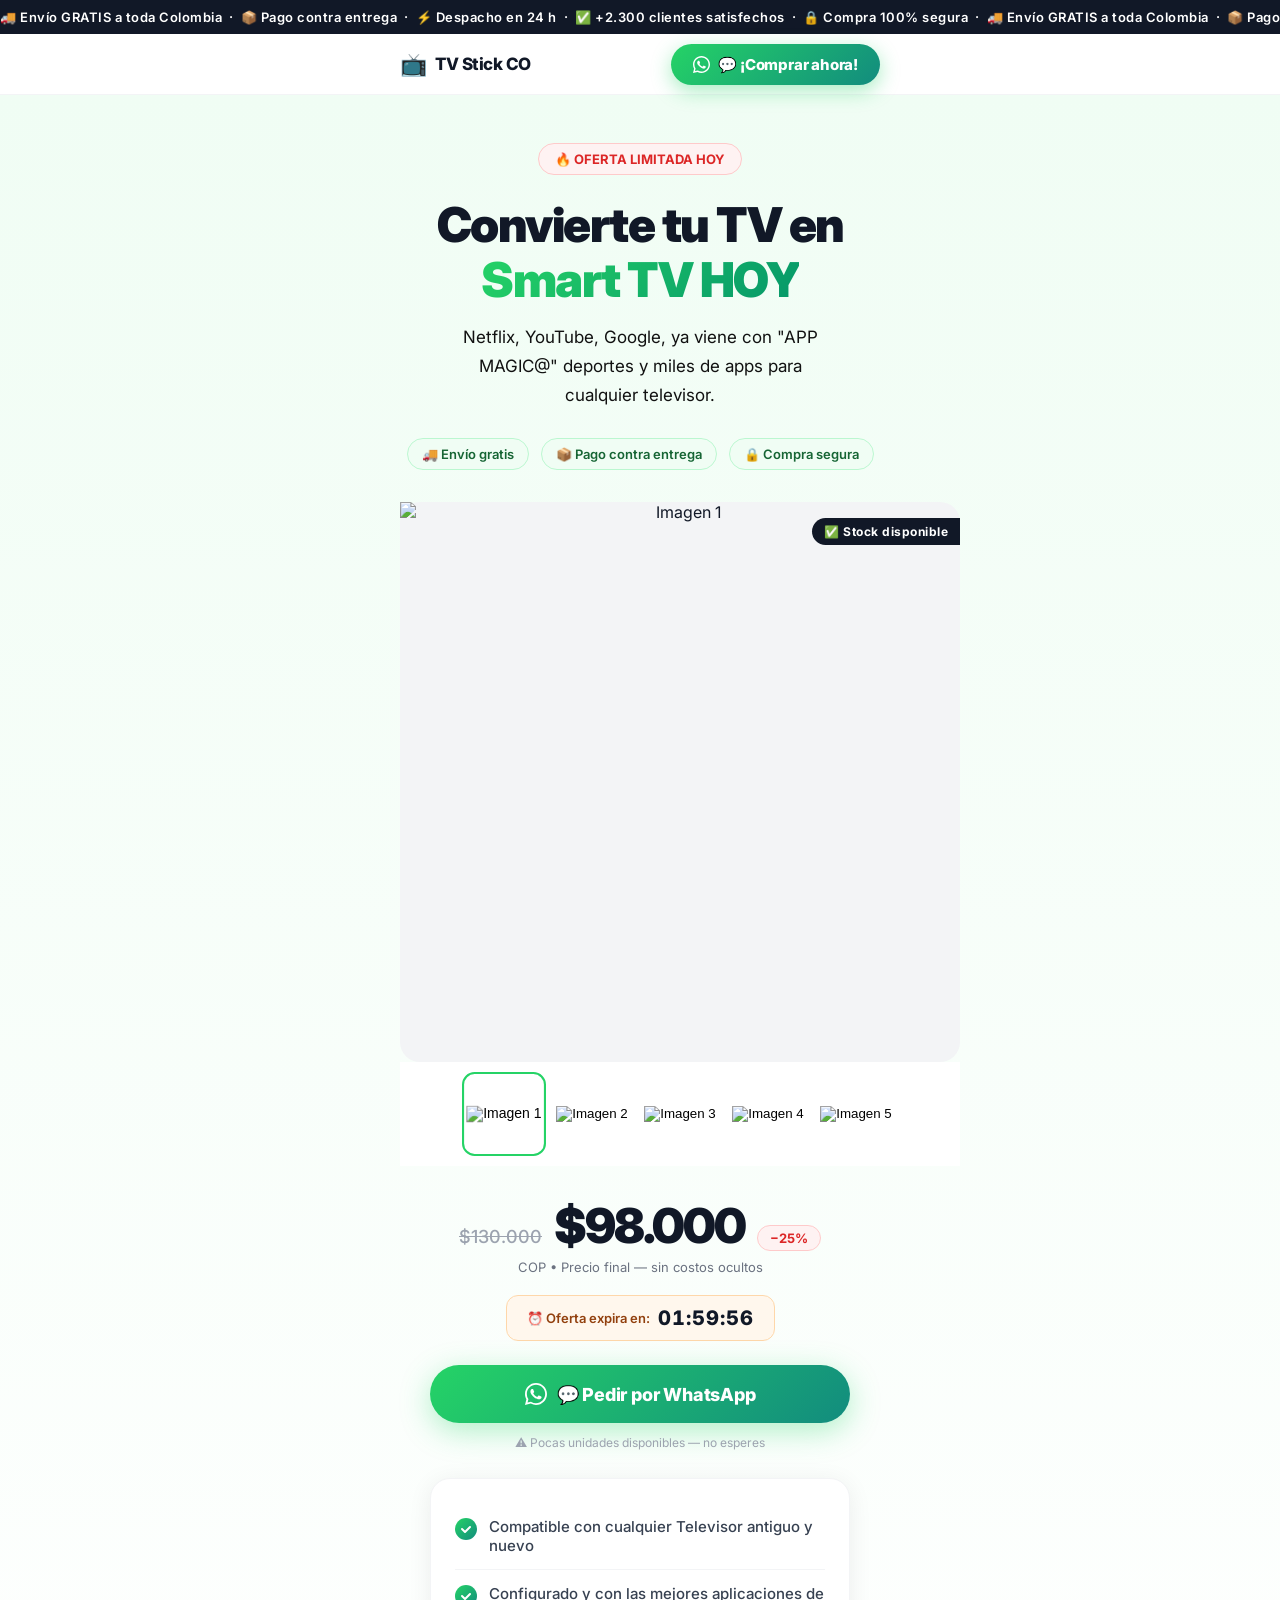
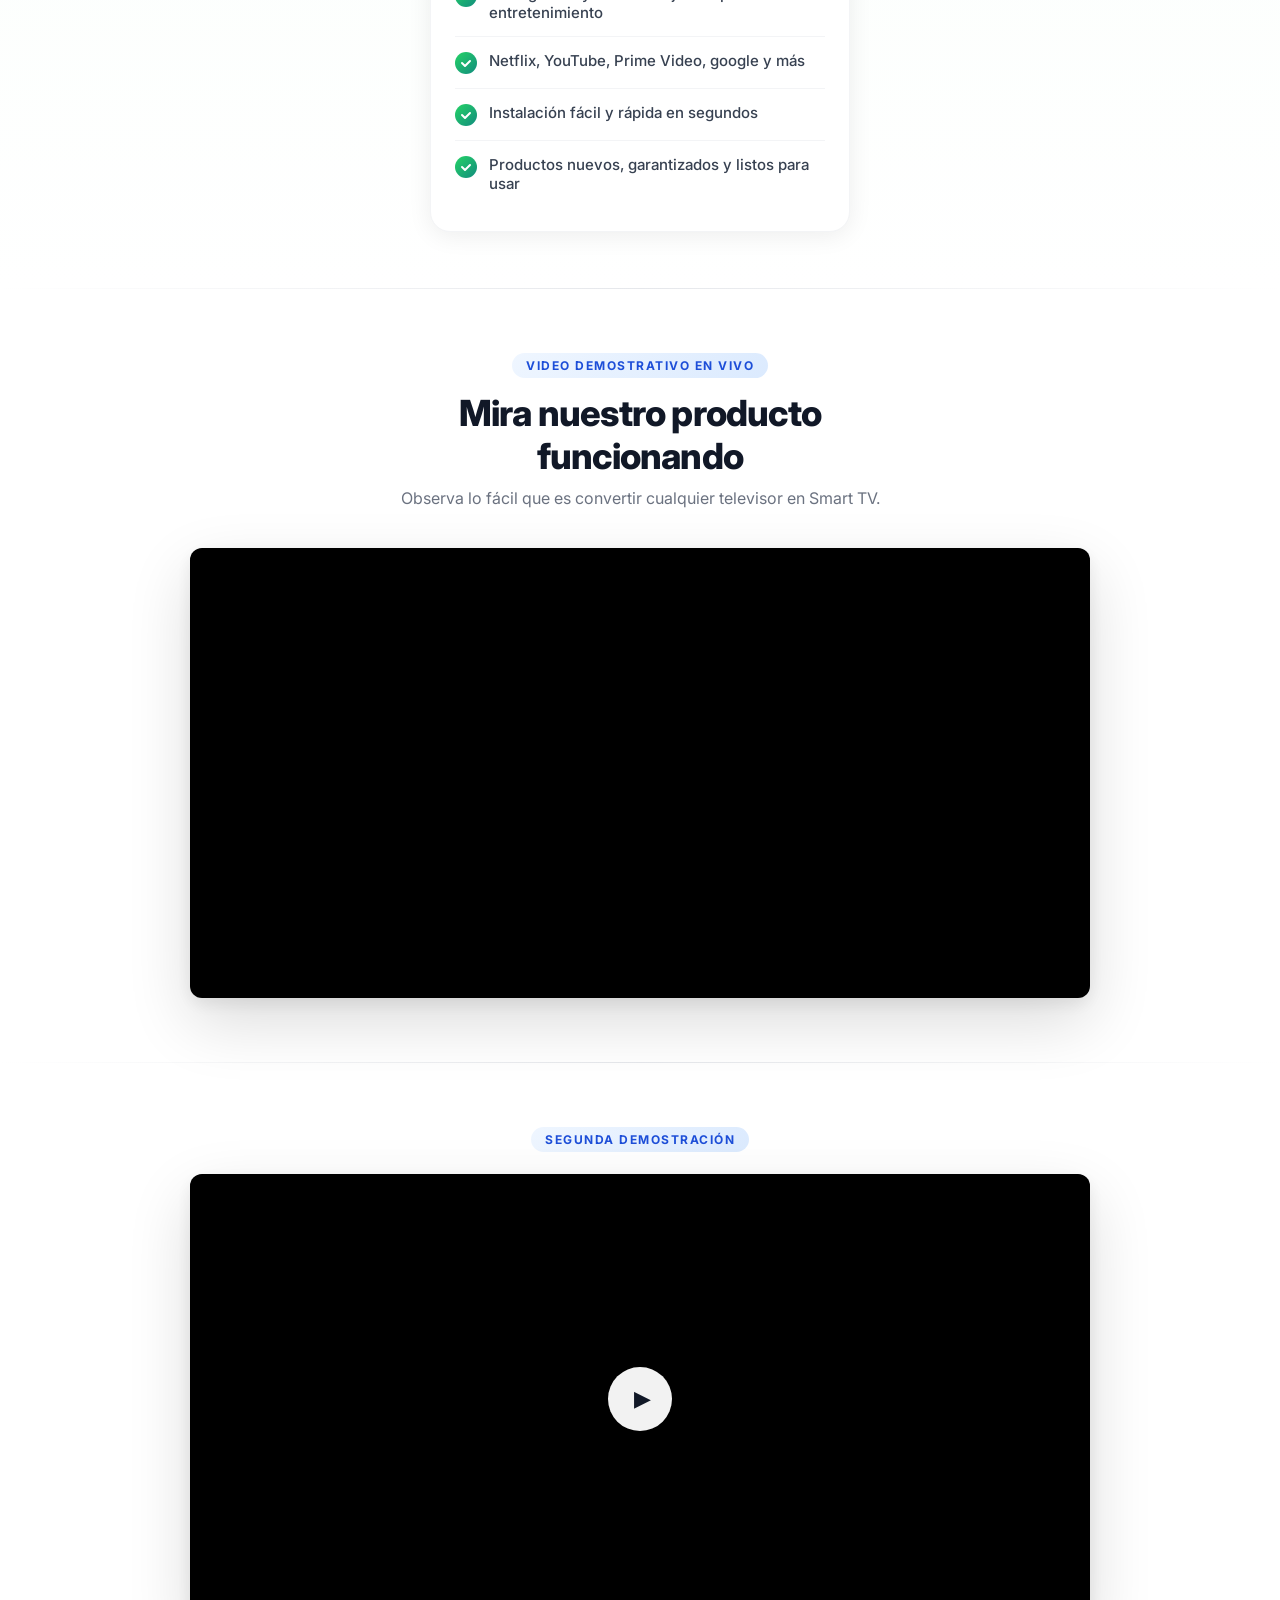
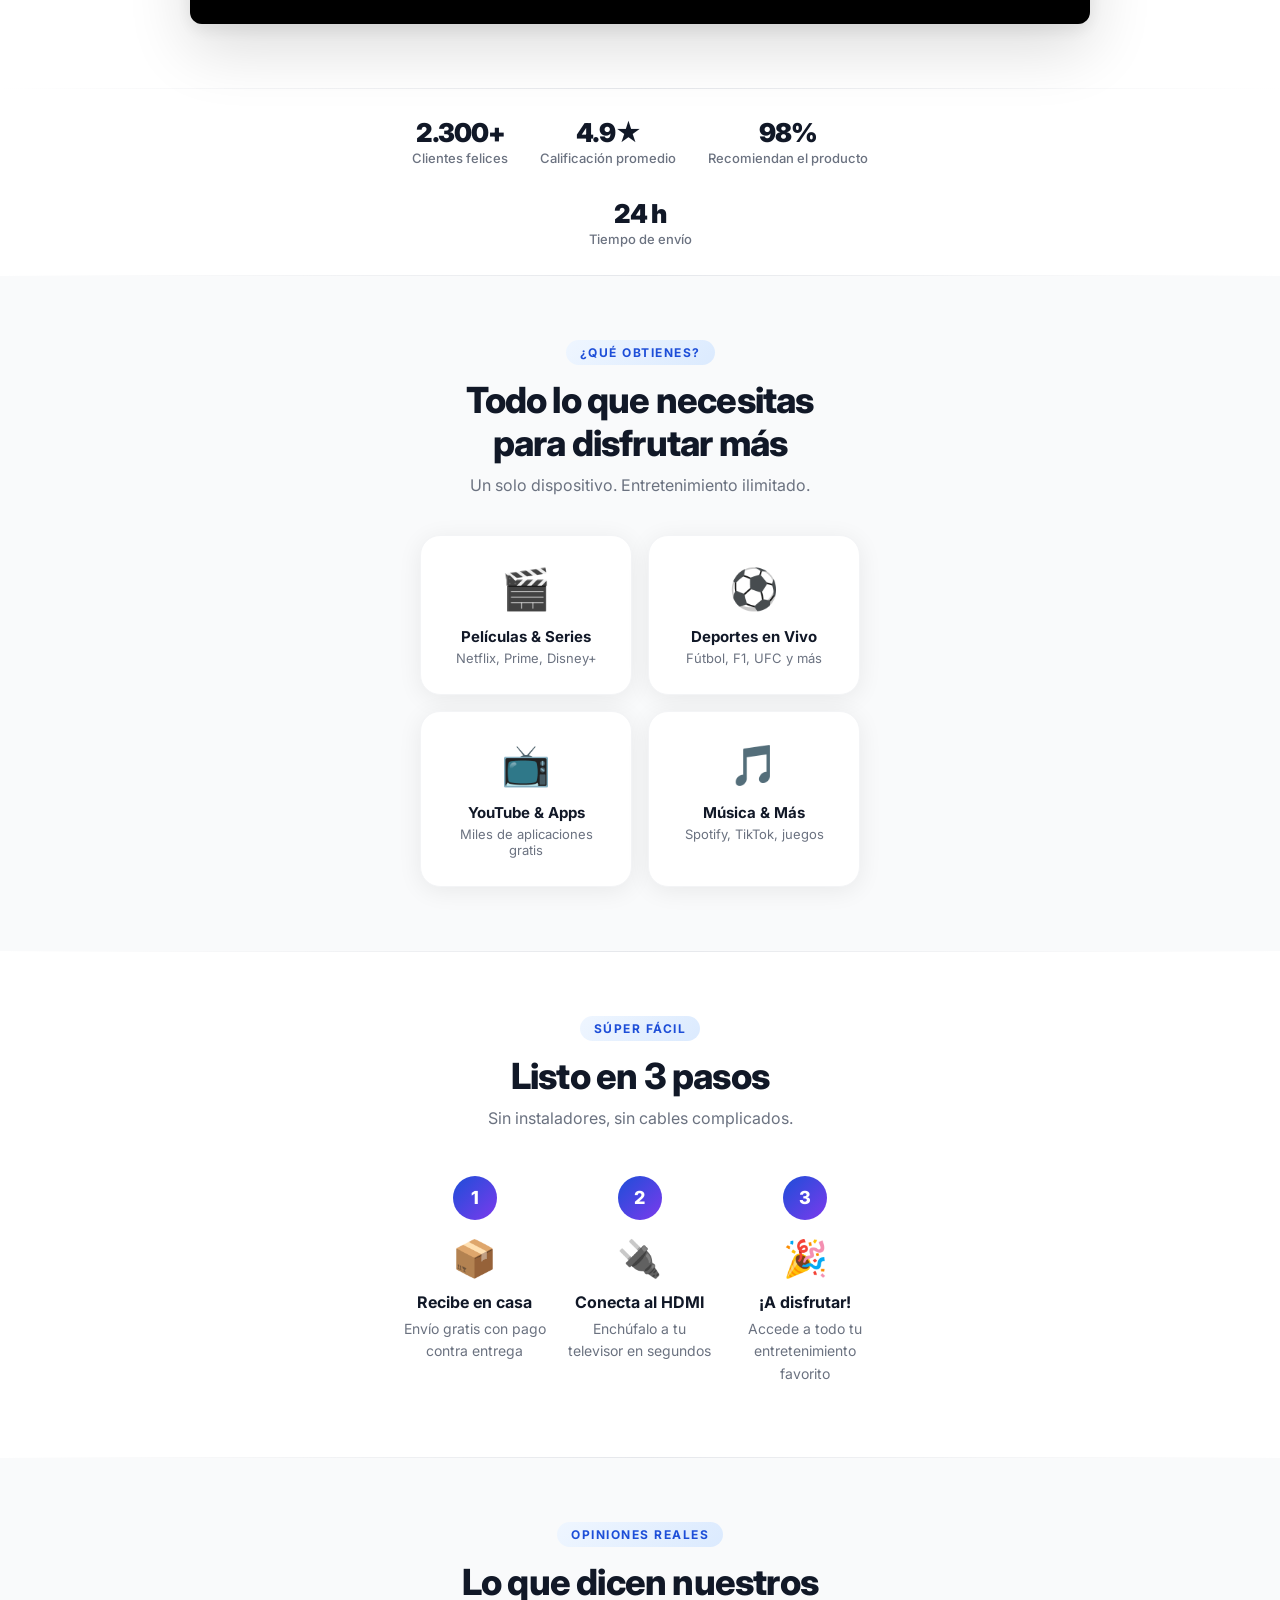
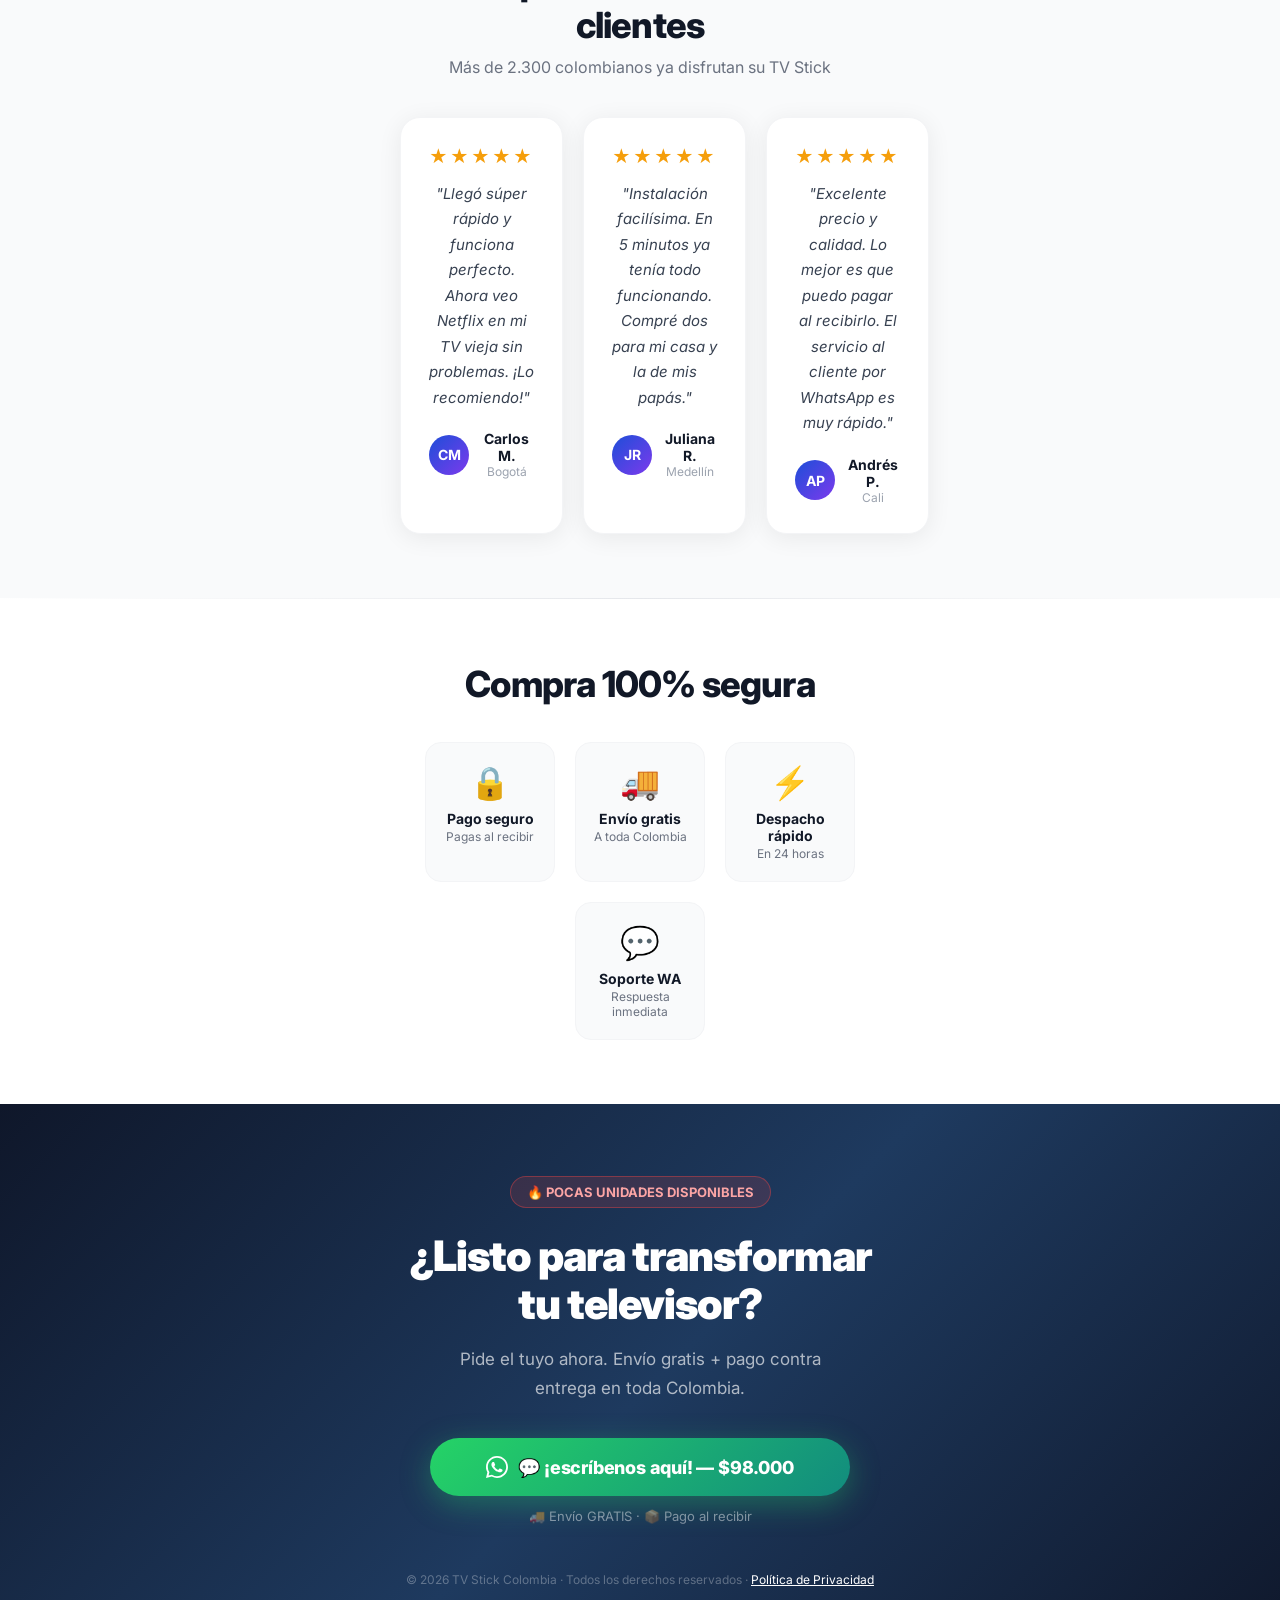
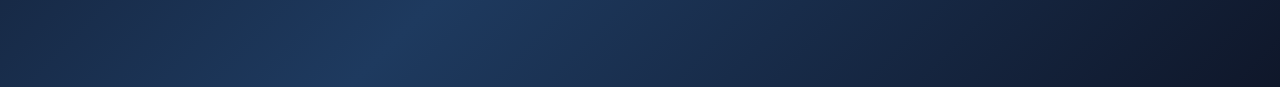
==== index.html @ 537ad576 "Update index.html" ====
<!DOCTYPE html>
<html lang="es">
<head>
  <meta charset="UTF-8" />
  <meta name="viewport" content="width=device-width, initial-scale=1.0" />
  <meta name="description" content="Convierte tu TV en Smart TV HOY con el TV Stick Colombia. Netflix, YouTube, Google y miles de apps. Envío gratis, pago contra entrega." />
  <meta name="theme-color" content="#25D366" />
  <link rel="icon" href="data:image/svg+xml,<svg xmlns='http://www.w3.org/2000/svg' viewBox='0 0 100 100'><text y='.9em' font-size='90'>📺</text></svg>" />
  <title>TV Stick Colombia — Convierte tu TV en Smart TV HOY</title>
  <link rel="canonical" href="https://0-7sb.pages.dev/" />

  <!-- Open Graph para Meta Ads -->
  <meta property="og:title" content="TV Stick Colombia — Convierte tu TV en Smart TV HOY" />
  <meta property="og:description" content="Netflix, YouTube, Google y miles de apps. Envío gratis + pago contra entrega." />
  <meta property="og:type" content="website" />
  <meta property="og:locale" content="es_CO" />
  <meta property="og:url" content="https://0-7sb.pages.dev/" />
  <meta property="fb:page_id" content="61589174910562" />
  <meta property="og:image" content="https://landing-video-y-fotos.pages.dev/file_00000000993c720e95c0c3db9b181dbf_syjefz.webp" />
  <meta property="og:image:width" content="1200" />
  <meta property="og:image:height" content="630" />
  
  <!-- Schema Markup — Producto -->
  <script type="application/ld+json">
  {
    "@context": "https://schema.org",
    "@type": "Product",
    "name": "TV Stick Colombia",
    "description": "Convierte tu TV en Smart TV. Netflix, YouTube, Google y miles de apps. Envío gratis a toda Colombia, pago contra entrega.",
    "image": "https://landing-video-y-fotos.pages.dev/file_00000000993c720e95c0c3db9b181dbf_syjefz.webp",
    "brand": { "@type": "Brand", "name": "TV Stick CO" },
    "offers": {
      "@type": "Offer",
      "price": "98000",
      "priceCurrency": "COP",
      "availability": "https://schema.org/InStock",
      "priceValidUntil": "2026-12-31"
    },
    "aggregateRating": {
      "@type": "AggregateRating",
      "ratingValue": "4.9",
      "reviewCount": "2300"
    }
  }
  </script>


  <!-- Fonts -->
  <link rel="preconnect" href="https://fonts.googleapis.com" />
  <link rel="preconnect" href="https://fonts.gstatic.com" crossorigin />
  <link href="https://fonts.googleapis.com/css2?family=Inter:wght@400;500;600;700;800;900&display=swap" rel="stylesheet" />
  

  <link rel="stylesheet" href="style.css" />

    <!-- Estilos críticos: video, imagen y animación -->
  <style>
    /* ===== VIDEOS ===== */
    .responsive-video-wrap {
      position: relative;
      width: 100%;
      background: #000;
      overflow: hidden;
      line-height: 0;
    }
    .landing-video {
      display: block;
      width: 100%;
      height: auto;
      max-width: 100%;
      pointer-events: none;
      user-select: none;
      -webkit-touch-callout: none;
      -webkit-user-drag: none;
    }
    @media (max-width: 768px) {
      .responsive-video-wrap {
        width: 100vw;
        max-width: 100vw;
        position: relative;
        left: 50%;
        right: 50%;
        margin-left: -50vw;
        margin-right: -50vw;
        border-radius: 0;
      }
    }
    @media (min-width: 769px) {
      .responsive-video-wrap {
        max-width: 900px;
        margin: 0 auto;
        border-radius: 12px;
      }
    }

    /* ===== IMAGEN PRINCIPAL ===== */
    .gallery-main {
      height: auto !important;
      max-height: none !important;
      overflow: visible !important;
    }
    #mainImg {
      width: 100%;
      height: auto !important;
      object-fit: contain !important;
      max-height: none !important;
      display: block;
    }

               /* ===== BOTÓN ANIMADO — MÁS AGRESIVO SOLO EN "COMPRAR" ===== */
    @keyframes wa-bounce {
      0%, 100% { transform: scale(1) translateY(0); box-shadow: 0 4px 12px rgba(37, 211, 102, 0.35); }
      30% { transform: scale(1.08) translateY(-10px); box-shadow: 0 18px 45px rgba(37, 211, 102, 0.75); }
      50% { transform: scale(0.96) translateY(3px); box-shadow: 0 2px 6px rgba(37, 211, 102, 0.25); }
      70% { transform: scale(1.05) translateY(-5px); box-shadow: 0 12px 30px rgba(37, 211, 102, 0.6); }
    }
    .btn-wa-sm {
      animation: wa-bounce 3s infinite ease-in-out;
      transform-origin: center;
      will-change: transform;
    }
  </style>
</head>
<body>


  <!-- TICKER BAR -->
  <div class="ticker-wrap">
    <span class="ticker-content">
      🚚 Envío GRATIS a toda Colombia &nbsp;·&nbsp; 📦 Pago contra entrega &nbsp;·&nbsp; ⚡ Despacho en 24 h &nbsp;·&nbsp; ✅ +2.300 clientes satisfechos &nbsp;·&nbsp; 🔒 Compra 100% segura &nbsp;·&nbsp; 🚚 Envío GRATIS a toda Colombia &nbsp;·&nbsp; 📦 Pago contra entrega &nbsp;·&nbsp; ⚡ Despacho en 24 h &nbsp;·&nbsp; ✅ +2.300 clientes satisfechos &nbsp;·&nbsp; 🔒 Compra 100% segura
    </span>
  </div>

  <!-- NAV -->
  <nav id="navbar">
    <div class="container nav-inner">
      <div class="logo">
        <span>📺</span>
        <span class="logo-text">TV Stick CO</span>
      </div>
      <a href="https://wa.me/573125057113?text=Hola%20quiero%20comprar%20el%20TV%20Stick"
         target="_blank" rel="noopener noreferrer"
         class="btn-nav wa-btn" onclick="trackWA(event)">
        <svg class="wa-icon" viewBox="0 0 32 32" fill="currentColor" xmlns="http://www.w3.org/2000/svg"><path d="M16 0C7.163 0 0 7.163 0 16c0 2.824.737 5.474 2.027 7.774L0 32l8.426-2.007A15.93 15.93 0 0 0 16 32c8.837 0 16-7.163 16-16S24.837 0 16 0zm0 29.333a13.27 13.27 0 0 1-6.773-1.853l-.486-.29-5.003 1.193 1.212-4.878-.317-.5A13.268 13.268 0 0 1 2.667 16C2.667 8.636 8.636 2.667 16 2.667S29.333 8.636 29.333 16 23.364 29.333 16 29.333zm7.27-9.907c-.398-.2-2.355-1.163-2.72-1.295-.366-.133-.633-.2-.9.2-.266.398-1.031 1.295-1.265 1.562-.233.266-.466.3-.865.1-.398-.2-1.682-.62-3.203-1.977-1.183-1.056-1.982-2.361-2.215-2.76-.233-.398-.025-.613.175-.811.18-.178.398-.466.597-.7.2-.232.266-.398.4-.664.133-.266.066-.5-.033-.7-.1-.2-.9-2.163-1.232-2.962-.325-.777-.655-.672-.9-.684-.233-.012-.5-.015-.766-.015-.266 0-.7.1-1.065.5-.366.398-1.4 1.368-1.4 3.33 0 1.963 1.432 3.863 1.632 4.13.2.266 2.82 4.306 6.832 6.035.955.413 1.7.66 2.282.844.959.305 1.832.262 2.52.159.769-.114 2.355-.963 2.688-1.893.333-.93.333-1.727.233-1.893-.1-.167-.366-.266-.765-.466z"/></svg>
        💬 ¡Comprar ahora! 
      </a>
    </div>
  </nav>

  <!-- HERO -->
  <section class="hero">
    <div class="container text-center">

      <div class="urgency-badge fade-in">
        🔥 OFERTA LIMITADA HOY
      </div>

      <h1 class="hero-title fade-in-1">
        Convierte tu TV en<br />
        <span class="gradient-text">Smart TV HOY</span>
      </h1>

      <p class="hero-sub fade-in-2">
        Netflix, YouTube, Google, ya viene con "APP MAGIC@" deportes y miles de apps para cualquier televisor.
      </p>

      <div class="trust-row fade-in-2">
        <span class="trust-badge">🚚 Envío gratis</span>
        <span class="trust-badge">📦 Pago contra entrega</span>
        <span class="trust-badge">🔒 Compra segura</span>
      </div>

      <!-- GALERÍA DE IMÁGENES -->
      <div class="gallery-wrap fade-in-3" id="galleryWrap">
        <div class="gallery-main">
          <!-- Nota: asegúrate de que script.js asigne el src, o pon aquí la primera imagen -->
          <img src="https://landing-video-y-fotos.pages.dev/imagen%20principal%20600x600.webp" alt="TV Stick Colombia" class="gallery-img active" id="mainImg" fetchpriority="high" loading="eager" decoding="async" width="600" height="600" />
         <div class="stock-tag">✅ Stock disponible</div>
        </div>
        <div class="gallery-thumbs" id="galleryThumbs">
          <!-- Las miniaturas se generan automáticamente -->
        </div>
      </div>

      <!-- PRECIO -->
      <div class="price-block fade-in-4">
        <div class="price-row">
          <span class="price-strike">$130.000</span>
          <span class="price-main">$98.000</span>
          <span class="price-save">−25%</span>
        </div>
        <p class="price-note">COP • Precio final — sin costos ocultos</p>

        <div class="countdown-box">
          <span class="countdown-label">⏰ Oferta expira en:</span>
          <span class="countdown-timer" id="countdown">02:47:33</span>
        </div>

        <div class="cta-col">
          <a href="https://wa.me/573125057113?text=Hola%20quiero%20comprar%20el%20TV%20Stick"
             target="_blank" rel="noopener noreferrer"
             class="btn-wa" onclick="trackWA(event)">
            <svg class="wa-icon" viewBox="0 0 32 32" fill="currentColor" xmlns="http://www.w3.org/2000/svg"><path d="M16 0C7.163 0 0 7.163 0 16c0 2.824.737 5.474 2.027 7.774L0 32l8.426-2.007A15.93 15.93 0 0 0 16 32c8.837 0 16-7.163 16-16S24.837 0 16 0zm0 29.333a13.27 13.27 0 0 1-6.773-1.853l-.486-.29-5.003 1.193 1.212-4.878-.317-.5A13.268 13.268 0 0 1 2.667 16C2.667 8.636 8.636 2.667 16 2.667S29.333 8.636 29.333 16 23.364 29.333 16 29.333zm7.27-9.907c-.398-.2-2.355-1.163-2.72-1.295-.366-.133-.633-.2-.9.2-.266.398-1.031 1.295-1.265 1.562-.233.266-.466.3-.865.1-.398-.2-1.682-.62-3.203-1.977-1.183-1.056-1.982-2.361-2.215-2.76-.233-.398-.025-.613.175-.811.18-.178.398-.466.597-.7.2-.232.266-.398.4-.664.133-.266.066-.5-.033-.7-.1-.2-.9-2.163-1.232-2.962-.325-.777-.655-.672-.9-.684-.233-.012-.5-.015-.766-.015-.266 0-.7.1-1.065.5-.366.398-1.4 1.368-1.4 3.33 0 1.963 1.432 3.863 1.632 4.13.2.266 2.82 4.306 6.832 6.035.955.413 1.7.66 2.282.844.959.305 1.832.262 2.52.159.769-.114 2.355-.963 2.688-1.893.333-.93.333-1.727.233-1.893-.1-.167-.366-.266-.765-.466z"/></svg>
            💬 Pedir por WhatsApp
          </a>
          <p class="cta-warning">⚠️ Pocas unidades disponibles — no esperes</p>
        </div>
      </div>

      <!-- FEATURES -->
      <div class="features-card">
        <div class="feature-item">
          <div class="feature-check"><svg width="12" height="12" viewBox="0 0 12 12" fill="none"><path d="M2 6l3 3 5-5" stroke="#fff" stroke-width="2" stroke-linecap="round" stroke-linejoin="round"/></svg></div>
          <span>Compatible con cualquier Televisor antiguo y nuevo </span>
        </div>
        <div class="feature-item">
          <div class="feature-check"><svg width="12" height="12" viewBox="0 0 12 12" fill="none"><path d="M2 6l3 3 5-5" stroke="#fff" stroke-width="2" stroke-linecap="round" stroke-linejoin="round"/></svg></div>
          <span>Configurado y con las mejores aplicaciones de entretenimiento</span>
        </div>
        <div class="feature-item">
          <div class="feature-check"><svg width="12" height="12" viewBox="0 0 12 12" fill="none"><path d="M2 6l3 3 5-5" stroke="#fff" stroke-width="2" stroke-linecap="round" stroke-linejoin="round"/></svg></div>
          <span>Netflix, YouTube, Prime Video, google y más</span>
        </div>
        <div class="feature-item">
          <div class="feature-check"><svg width="12" height="12" viewBox="0 0 12 12" fill="none"><path d="M2 6l3 3 5-5" stroke="#fff" stroke-width="2" stroke-linecap="round" stroke-linejoin="round"/></svg></div>
          <span>Instalación fácil y rápida en segundos</span>
        </div>
        <div class="feature-item last">
          <div class="feature-check"><svg width="12" height="12" viewBox="0 0 12 12" fill="none"><path d="M2 6l3 3 5-5" stroke="#fff" stroke-width="2" stroke-linecap="round" stroke-linejoin="round"/></svg></div>
          <span>Productos nuevos, garantizados y listos para usar</span>
        </div>
      </div>

    </div>
  </section>

  <div class="divider"></div>

    <!-- VIDEO 1 -->
  <section class="section" style="overflow: visible;">
    <div class="container text-center">
      <span class="section-tag">Video demostrativo en vivo</span>
      <h2 class="section-title">Mira nuestro producto funcionando</h2>
      <p class="section-sub">Observa lo fácil que es convertir cualquier televisor en Smart TV.</p>
    </div>

    <div class="video-wrap responsive-video-wrap">
      <video
        class="landing-video"
        autoplay
        muted
        loop
        playsinline
        webkit-playsinline
        x5-playsinline
        preload="metadata"
        disablePictureInPicture
        controlsList="nodownload noplaybackrate nofullscreen"
        poster="https://landing-video-y-fotos.pages.dev/IMG_20260518_172557_ktrojo.webp"
      >
        <source 
        src="https://landing-video-y-fotos.pages.dev/LANDING%20480p%20baja%20calidad.mp4" 
        type="video/mp4" />

        Tu navegador no soporta videos HTML5.
      </video>
    </div>
  </section>
  
<div class="divider"></div>

    <!-- VIDEO 2 -->
  <section class="section" style="overflow: visible;">
    <div class="container text-center">
      <span class="section-tag">Segunda demostración</span>
      <h2 class="section-title"></h2>
    </div>

    <div class="video-wrap responsive-video-wrap video-click-play" data-video-src="https://landing-video-y-fotos.pages.dev/LANDING%20480P%20rapido.mp4">
      <video
        class="landing-video"
        muted
        loop
        playsinline
        webkit-playsinline
        x5-playsinline
        preload="none"
        disablePictureInPicture
        controlsList="nodownload noplaybackrate nofullscreen"
        poster="https://landing-video-y-fotos.pages.dev/IMG_20260606_221118.webp">
      </video>
      <div class="video-play-overlay">
        <button class="video-play-btn" aria-label="Reproducir video">▶</button>
      </div>
    </div>
  </section>

  <div class="divider"></div>

  <!-- SOCIAL PROOF BAR -->
  <section class="proof-bar">
    <div class="container">
      <div class="stats-row">
        <div class="stat"><div class="stat-num">2.300+</div><div class="stat-label">Clientes felices</div></div>
        <div class="stat"><div class="stat-num">4.9★</div><div class="stat-label">Calificación promedio</div></div>
        <div class="stat"><div class="stat-num">98%</div><div class="stat-label">Recomiendan el producto</div></div>
        <div class="stat"><div class="stat-num">24 h</div><div class="stat-label">Tiempo de envío</div></div>
      </div>
    </div>
  </section>

  <div class="divider"></div>

  <!-- BENEFICIOS -->
  <section class="section-gray">
    <div class="container text-center">
      <span class="section-tag">¿Qué obtienes?</span>
      <h2 class="section-title">Todo lo que necesitas<br />para disfrutar más</h2>
      <p class="section-sub">Un solo dispositivo. Entretenimiento ilimitado.</p>
      <div class="grid-2 benefits-grid">
        <div class="benefit-card card-hover">
          <span class="benefit-icon">🎬</span>
          <div class="benefit-title">Películas &amp; Series</div>
          <div class="benefit-desc">Netflix, Prime, Disney+</div>
        </div>
        <div class="benefit-card card-hover">
          <span class="benefit-icon">⚽</span>
          <div class="benefit-title">Deportes en Vivo</div>
          <div class="benefit-desc">Fútbol, F1, UFC y más</div>
        </div>
        <div class="benefit-card card-hover">
          <span class="benefit-icon">📺</span>
          <div class="benefit-title">YouTube &amp; Apps</div>
          <div class="benefit-desc">Miles de aplicaciones gratis</div>
        </div>
        <div class="benefit-card card-hover">
          <span class="benefit-icon">🎵</span>
          <div class="benefit-title">Música &amp; Más</div>
          <div class="benefit-desc">Spotify, TikTok, juegos</div>
        </div>
      </div>
    </div>
  </section>

  <div class="divider"></div>
  
  <!-- CÓMO FUNCIONA -->
  <section class="section">
    <div class="container text-center">
      <span class="section-tag">Súper fácil</span>
      <h2 class="section-title">Listo en 3 pasos</h2>
      <p class="section-sub">Sin instaladores, sin cables complicados.</p>
      <div class="grid-3 steps-grid">
        <div class="step">
          <div class="step-number">1</div>
          <div class="step-icon">📦</div>
          <div class="step-title">Recibe en casa</div>
          <div class="step-desc">Envío gratis con pago contra entrega</div>
        </div>
        <div class="step">
          <div class="step-number">2</div>
          <div class="step-icon">🔌</div>
          <div class="step-title">Conecta al HDMI</div>
          <div class="step-desc">Enchúfalo a tu televisor en segundos</div>
        </div>
        <div class="step">
          <div class="step-number">3</div>
          <div class="step-icon">🎉</div>
          <div class="step-title">¡A disfrutar!</div>
          <div class="step-desc">Accede a todo tu entretenimiento favorito</div>
        </div>
      </div>
    </div>
  </section>

  <div class="divider"></div>

  <!-- TESTIMONIOS -->
  <section class="section-gray">
    <div class="container text-center">
      <span class="section-tag">Opiniones reales</span>
      <h2 class="section-title">Lo que dicen nuestros clientes</h2>
      <p class="section-sub">Más de 2.300 colombianos ya disfrutan su TV Stick</p>
      <div class="grid-3 testimonials-grid">
        <div class="testimonial-card card-hover">
          <div class="stars">★★★★★</div>
          <p class="testimonial-text">"Llegó súper rápido y funciona perfecto. Ahora veo Netflix en mi TV vieja sin problemas. ¡Lo recomiendo!"</p>
          <div class="testimonial-author">
            <div class="author-avatar">CM</div>
            <div class="author-info">
              <div class="author-name">Carlos M.</div>
              <div class="author-city">Bogotá</div>
            </div>
          </div>
        </div>
        <div class="testimonial-card card-hover">
          <div class="stars">★★★★★</div>
          <p class="testimonial-text">"Instalación facilísima. En 5 minutos ya tenía todo funcionando. Compré dos para mi casa y la de mis papás."</p>
          <div class="testimonial-author">
            <div class="author-avatar">JR</div>
            <div class="author-info">
              <div class="author-name">Juliana R.</div>
              <div class="author-city">Medellín</div>
            </div>
          </div>
        </div>
        <div class="testimonial-card card-hover">
          <div class="stars">★★★★★</div>
          <p class="testimonial-text">"Excelente precio y calidad. Lo mejor es que puedo pagar al recibirlo. El servicio al cliente por WhatsApp es muy rápido."</p>
          <div class="testimonial-author">
            <div class="author-avatar">AP</div>
            <div class="author-info">
              <div class="author-name">Andrés P.</div>
              <div class="author-city">Cali</div>
            </div>
          </div>
        </div>
      </div>
    </div>
  </section>

  <div class="divider"></div>

  <!-- TRUST -->
  <section class="section">
    <div class="container text-center">
      <h2 class="section-title" style="margin-bottom:36px">Compra 100% segura</h2>
      <div class="trust-grid">
        <div class="trust-item">
          <div class="trust-icon">🔒</div>
          <div class="trust-title">Pago seguro</div>
          <div class="trust-desc">Pagas al recibir</div>
        </div>
        <div class="trust-item">
          <div class="trust-icon">🚚</div>
          <div class="trust-title">Envío gratis</div>
          <div class="trust-desc">A toda Colombia</div>
        </div>
        <div class="trust-item">
          <div class="trust-icon">⚡</div>
          <div class="trust-title">Despacho rápido</div>
          <div class="trust-desc">En 24 horas</div>
        </div>
        <div class="trust-item">
          <div class="trust-icon">💬</div>
          <div class="trust-title">Soporte WA</div>
          <div class="trust-desc">Respuesta inmediata</div>
        </div>
      </div>
    </div>
  </section>

  <!-- FOOTER CTA -->
  <footer class="footer-cta">
    <div class="container text-center">
      <div class="urgency-badge urgency-dark">
        🔥 POCAS UNIDADES DISPONIBLES
      </div>
      <h2 class="footer-title">¿Listo para transformar<br />tu televisor?</h2>
      <p class="footer-sub">Pide el tuyo ahora. Envío gratis + pago contra entrega en toda Colombia.</p>
      <div class="cta-col">
        <a href="https://wa.me/573125057113?text=Hola%20quiero%20comprar%20el%20TV%20Stick"
           target="_blank" rel="noopener noreferrer"
           class="btn-wa" onclick="trackWA(event)">
          <svg class="wa-icon" viewBox="0 0 32 32" fill="currentColor" xmlns="http://www.w3.org/2000/svg"><path d="M16 0C7.163 0 0 7.163 0 16c0 2.824.737 5.474 2.027 7.774L0 32l8.426-2.007A15.93 15.93 0 0 0 16 32c8.837 0 16-7.163 16-16S24.837 0 16 0zm0 29.333a13.27 13.27 0 0 1-6.773-1.853l-.486-.29-5.003 1.193 1.212-4.878-.317-.5A13.268 13.268 0 0 1 2.667 16C2.667 8.636 8.636 2.667 16 2.667S29.333 8.636 29.333 16 23.364 29.333 16 29.333zm7.27-9.907c-.398-.2-2.355-1.163-2.72-1.295-.366-.133-.633-.2-.9.2-.266.398-1.031 1.295-1.265 1.562-.233.266-.466.3-.865.1-.398-.2-1.682-.62-3.203-1.977-1.183-1.056-1.982-2.361-2.215-2.76-.233-.398-.025-.613.175-.811.18-.178.398-.466.597-.7.2-.232.266-.398.4-.664.133-.266.066-.5-.033-.7-.1-.2-.9-2.163-1.232-2.962-.325-.777-.655-.672-.9-.684-.233-.012-.5-.015-.766-.015-.266 0-.7.1-1.065.5-.366.398-1.4 1.368-1.4 3.33 0 1.963 1.432 3.863 1.632 4.13.2.266 2.82 4.306 6.832 6.035.955.413 1.7.66 2.282.844.959.305 1.832.262 2.52.159.769-.114 2.355-.963 2.688-1.893.333-.93.333-1.727.233-1.893-.1-.167-.366-.266-.765-.466z"/></svg>
          💬 ¡escríbenos aquí! — $98.000
        </a>
        <span class="footer-badges">🚚 Envío GRATIS · 📦 Pago al recibir</span>
      </div>
      <p class="footer-copy">© <span id="year">2026</span> 
        TV Stick Colombia · Todos los derechos reservados · <a href="/privacy.html" style="color:#fff;text-decoration:underline">Política de Privacidad</a></p>
    </div>
  </footer>

    <!-- STICKY MOBILE BAR -->
  <div class="sticky-wa-bar" id="stickyBar">
    <div class="sticky-info">
      <div class="sticky-title">TV Stick · $98.000 COP</div>
      <div class="sticky-sub">🚚 Envío gratis · Pago contra entrega</div>
    </div>
    <a href="https://wa.me/573125057113?text=Hola%20quiero%20comprar%20el%20TV%20Stick"
       target="_blank" rel="noopener noreferrer"
       class="btn-wa-sm" onclick="trackWA(event)">
      <svg class="wa-icon" viewBox="0 0 32 32" fill="currentColor" xmlns="http://www.w3.org/2000/svg"><path d="M16 0C7.163 0 0 7.163 0 16c0 2.824.737 5.474 2.027 7.774L0 32l8.426-2.007A15.93 15.93 0 0 0 16 32c8.837 0 16-7.163 16-16S24.837 0 16 0zm0 29.333a13.27 13.27 0 0 1-6.773-1.853l-.486-.29-5.003 1.193 1.212-4.878-.317-.5A13.268 13.268 0 0 1 2.667 16C2.667 8.636 8.636 2.667 16 2.667S29.333 8.636 29.333 16 23.364 29.333 16 29.333zm7.27-9.907c-.398-.2-2.355-1.163-2.72-1.295-.366-.133-.633-.2-.9.2-.266.398-1.031 1.295-1.265 1.562-.233.266-.466.3-.865.1-.398-.2-1.682-.62-3.203-1.977-1.183-1.056-1.982-2.361-2.215-2.76-.233-.398-.025-.613.175-.811.18-.178.398-.466.597-.7.2-.232.266-.398.4-.664.133-.266.066-.5-.033-.7-.1-.2-.9-2.163-1.232-2.962-.325-.777-.655-.672-.9-.684-.233-.012-.5-.015-.766-.015-.266 0-.7.1-1.065.5-.366.398-1.4 1.368-1.4 3.33 0 1.963 1.432 3.863 1.632 4.13.2.266 2.82 4.306 6.832 6.035.955.413 1.7.66 2.282.844.959.305 1.832.262 2.52.159.769-.114 2.355-.963 2.688-1.893.333-.93.333-1.727.233-1.893-.1-.167-.366-.266-.765-.466z"/></svg>
      ¡Comprar!
    </a>
  </div>

    <!-- Meta Pixel -->
  <script>
    !function(f,b,e,v,n,t,s){
      if(f.fbq)return;n=f.fbq=function(){n.callMethod?
      n.callMethod.apply(n,arguments):n.queue.push(arguments)};
      if(!f._fbq)f._fbq=n;n.push=n;n.loaded=!0;n.version='2.0';
      n.queue=[];t=b.createElement(e);t.async=!0;
      t.src=v;s=b.getElementsByTagName(e)[0];
      s.parentNode.insertBefore(t,s)
    }(window,document,'script','https://connect.facebook.net/en_US/fbevents.js');
    fbq('init', '1541165377405964');
    fbq('track', 'PageView');
  </script>
  <noscript>
    <img height="1" width="1" style="display:none"
      src="https://www.facebook.com/tr?id=1541165377405964&ev=PageView&noscript=1" />
  </noscript>

  <script src="script.js"></script>
</body>
</html>
---- style.css ----
/* ── RESET & BASE ── */
*, *::before, *::after { box-sizing: border-box; margin: 0; padding: 0; }
html { scroll-behavior: smooth; overflow-x: hidden; }
body {
  font-family: 'Inter', sans-serif;
  background: #fff;
  color: #111827;
  overflow-x: hidden;
  -webkit-font-smoothing: antialiased;
}

/* ── ANIMATIONS ── */
@keyframes ticker {
  0%   { transform: translateX(0); }
  100% { transform: translateX(-50%); }
}
@keyframes fadeInUp {
  from { opacity: 0; transform: translateY(28px); }
  to   { opacity: 1; transform: translateY(0); }
}
@keyframes pulse-badge {
  0%, 100% { transform: scale(1);    box-shadow: 0 0 0 0 rgba(239,68,68,0.4); }
  50%       { transform: scale(1.04); box-shadow: 0 0 0 8px rgba(239,68,68,0); }
}
@keyframes countPulse {
  0%, 100% { color: #ef4444; }
  50%       { color: #dc2626; }
}

.fade-in   { animation: fadeInUp 0.7s 0.0s ease both; }
.fade-in-1 { animation: fadeInUp 0.7s 0.1s ease both; }
.fade-in-2 { animation: fadeInUp 0.7s 0.2s ease both; }
.fade-in-3 { animation: fadeInUp 0.7s 0.3s ease both; }
.fade-in-4 { animation: fadeInUp 0.7s 0.4s ease both; }

/* ── LAYOUT ── */
.container {
  max-width: 520px;
  margin: 0 auto;
  padding: 0 20px;
}
.text-center { text-align: center; }
.section      { padding: 64px 20px; }
.section-gray { padding: 64px 20px; background: #f9fafb; }
.divider {
  height: 1px;
  background: linear-gradient(90deg, transparent, #e5e7eb, transparent);
}

/* ── TICKER ── */
.ticker-wrap {
  overflow: hidden;
  background: #111827;
  color: #fff;
  font-size: 13px;
  font-weight: 600;
  padding: 9px 0;
  white-space: nowrap;
  letter-spacing: 0.5px;
}
.ticker-content {
  display: inline-block;
  animation: ticker 22s linear infinite;
}

/* ── NAV ── */
nav {
  position: sticky;
  top: 0;
  z-index: 500;
  background: #fff;
  border-bottom: 1px solid #f3f4f6;
  transition: box-shadow 0.3s, background 0.3s;
}
nav.scrolled {
  background: rgba(255,255,255,0.97);
  backdrop-filter: blur(10px);
  -webkit-backdrop-filter: blur(10px);
  box-shadow: 0 2px 20px rgba(0,0,0,0.08);
}
.nav-inner {
  display: flex;
  align-items: center;
  justify-content: space-between;
  height: 60px;
}
.logo {
  display: flex;
  align-items: center;
  gap: 8px;
}
.logo span:first-child { font-size: 22px; }
.logo-text { font-weight: 800; font-size: 17px; color: #111827; letter-spacing: -0.5px; }

/* ── BUTTONS ── */
.btn-nav {
  display: inline-flex;
  align-items: center;
  gap: 8px;
  background: linear-gradient(135deg, #25D366 0%, #128C7E 100%);
  color: #fff !important;
  text-decoration: none;
  font-size: 15px;
  font-weight: 800;
  padding: 11px 22px;
  border-radius: 50px;
  box-shadow: 0 6px 20px rgba(37,211,102,0.4);
  letter-spacing: -0.2px;
  transition: transform 0.2s, box-shadow 0.2s;
}
.btn-nav:hover {
  transform: translateY(-2px);
  box-shadow: 0 10px 28px rgba(37,211,102,0.55);
}

.btn-wa {
  display: inline-flex;
  align-items: center;
  justify-content: center;
  gap: 10px;
  background: linear-gradient(135deg, #25D366 0%, #128C7E 100%);
  color: #fff !important;
  text-decoration: none;
  font-weight: 800;
  font-size: 18px;
  padding: 18px 36px;
  border-radius: 50px;
  box-shadow: 0 8px 30px rgba(37,211,102,0.35);
  transition: transform 0.2s, box-shadow 0.2s;
  letter-spacing: -0.2px;
  width: 100%;
  max-width: 420px;
}
.btn-wa:hover {
  transform: translateY(-2px);
  box-shadow: 0 14px 40px rgba(37,211,102,0.45);
}
.btn-wa:active { transform: translateY(0); }

.btn-wa-sm {
  display: inline-flex;
  align-items: center;
  justify-content: center;
  gap: 8px;
  background: linear-gradient(135deg, #25D366 0%, #128C7E 100%);
  color: #fff !important;
  text-decoration: none;
  font-weight: 700;
  font-size: 15px;
  padding: 13px 24px;
  border-radius: 50px;
  box-shadow: 0 6px 20px rgba(37,211,102,0.3);
  transition: transform 0.2s, box-shadow 0.2s;
  flex-shrink: 0;
  white-space: nowrap;
}
.btn-wa-sm:hover { transform: translateY(-2px); }

.wa-icon {
  width: 20px;
  height: 20px;
  flex-shrink: 0;
}
.btn-nav .wa-icon { width: 17px; height: 17px; }
.btn-wa .wa-icon  { width: 22px; height: 22px; }

/* ── HERO ── */
.hero {
  background: linear-gradient(180deg, #f0fdf4 0%, #fff 100%);
  padding: 48px 20px 56px;
}
.urgency-badge {
  display: inline-flex;
  align-items: center;
  gap: 7px;
  background: #fef2f2;
  border: 1.5px solid #fecaca;
  color: #dc2626;
  font-weight: 700;
  font-size: 13px;
  padding: 7px 16px;
  border-radius: 50px;
  margin-bottom: 22px;
  animation: pulse-badge 2s infinite;
}
.urgency-dark {
  background: rgba(239,68,68,0.15) !important;
  border-color: rgba(239,68,68,0.4) !important;
  color: #fca5a5 !important;
  margin-bottom: 24px;
}
.hero-title {
  font-size: clamp(32px, 7vw, 48px);
  font-weight: 900;
  color: #111827;
  letter-spacing: -1.5px;
  line-height: 1.15;
  margin-bottom: 16px;
}
.gradient-text {
  background: linear-gradient(135deg, #25D366, #059669);
  -webkit-background-clip: text;
  -webkit-text-fill-color: transparent;
  background-clip: text;
}
.hero-sub {
  color: #111;
  font-size: 17px;
  line-height: 1.7;
  margin: 0 auto 28px;
  max-width: 380px;
}

/* ── TRUST BADGES ── */
.trust-row {
  display: flex;
  flex-wrap: wrap;
  justify-content: center;
  gap: 12px;
  margin-bottom: 32px;
}
.trust-badge {
  display: inline-flex;
  align-items: center;
  gap: 6px;
  background: #f0fdf4;
  border: 1px solid #bbf7d0;
  color: #166534;
  font-size: 13px;
  font-weight: 600;
  padding: 7px 14px;
  border-radius: 50px;
}

/* ── GALLERY ── */
.gallery-wrap {
  position: relative;
  margin-bottom: 36px;
  width: 100vw;
  max-width: 100vw;
  margin-left: calc(50% - 50vw);
  margin-right: calc(50% - 50vw);
}
.gallery-main {
  position: relative;
  width: 100%;
  overflow: visible;
  background: #f3f4f6;
}
.gallery-img {
  width: 100%;
  height: auto;
  display: none;
}
.gallery-img.active { display: block; }
.stock-tag {
  position: absolute;
  top: 16px;
  right: 0;
  background: #111827;
  color: #fff;
  font-size: 12px;
  font-weight: 700;
  padding: 6px 12px;
  border-radius: 50px 0 0 50px;
  letter-spacing: 0.5px;
}
.gallery-thumbs {
  display: flex;
  gap: 8px;
  padding: 12px 16px;
  overflow-x: auto;
  justify-content: center;
  background: #fff;
}
.thumb {
  width: 64px;
  height: 64px;
  border-radius: 10px;
  overflow: hidden;
  border: 2px solid transparent;
  cursor: pointer;
  padding: 0;
  background: none;
  flex-shrink: 0;
  transition: border-color 0.2s, transform 0.2s;
}
.thumb img {
  width: 100%;
  height: 100%;
  object-fit: cover;
}
.thumb.active {
  border-color: #25D366;
  transform: scale(1.05);
}
.thumb:hover {
  border-color: #25D366;
}

/* ── PANTALLA GRANDE (PC) ── */
@media (min-width: 768px) {
  .gallery-wrap {
    width: 560px;
    max-width: 560px;
    margin-left: auto;
    margin-right: auto;
  }
  .gallery-main {
    border-radius: 20px;
  }
  .gallery-thumbs {
    padding: 12px 0;
  }
  .thumb {
    width: 80px;
    height: 80px;
    border-radius: 12px;
  }
}
/* ── PRICE BLOCK ── */
.price-block { margin-bottom: 28px; }
.price-row {
  display: flex;
  align-items: baseline;
  justify-content: center;
  gap: 12px;
  margin-bottom: 8px;
}
.price-strike {
  text-decoration: line-through;
  color: #9ca3af;
  font-size: 18px;
  font-weight: 500;
}
.price-main {
  font-size: 48px;
  font-weight: 900;
  color: #111827;
  letter-spacing: -2px;
  line-height: 1;
}
.price-save {
  background: #fef2f2;
  color: #dc2626;
  font-size: 13px;
  font-weight: 700;
  padding: 4px 12px;
  border-radius: 50px;
  border: 1px solid #fecaca;
}
.price-note { color: #6b7280; font-size: 13px; margin-bottom: 20px; }

.countdown-box {
  display: inline-flex;
  align-items: center;
  gap: 8px;
  background: #fff7ed;
  border: 1.5px solid #fed7aa;
  border-radius: 12px;
  padding: 10px 20px;
  margin-bottom: 24px;
}
.countdown-label { font-size: 13px; font-weight: 600; color: #92400e; }
.countdown-timer {
  font-weight: 800;
  font-size: 20px;
  font-variant-numeric: tabular-nums;
  letter-spacing: 1px;
  animation: countPulse 1s infinite;
}

.cta-col {
  display: flex;
  flex-direction: column;
  align-items: center;
  gap: 12px;
}
.cta-warning { color: #9ca3af; font-size: 12px; }

/* ── FEATURES ── */
.features-card {
  text-align: left;
  background: #fff;
  border-radius: 20px;
  padding: 24px;
  box-shadow: 0 4px 24px rgba(0,0,0,0.07);
  border: 1px solid #f3f4f6;
  max-width: 420px;
  margin: 0 auto;
}
.feature-item {
  display: flex;
  align-items: flex-start;
  gap: 12px;
  padding: 14px 0;
  border-bottom: 1px solid #f3f4f6;
  font-size: 15px;
  color: #374151;
  font-weight: 500;
}
.feature-item.last { border-bottom: none; }
.feature-check {
  width: 22px;
  height: 22px;
  background: linear-gradient(135deg, #25D366, #128C7E);
  border-radius: 50%;
  display: flex;
  align-items: center;
  justify-content: center;
  flex-shrink: 0;
  margin-top: 1px;
}

/* ── SECTION LABELS ── */
.section-tag {
  display: inline-block;
  background: linear-gradient(135deg, #eff6ff, #dbeafe);
  color: #1d4ed8;
  font-size: 12px;
  font-weight: 700;
  letter-spacing: 1.5px;
  text-transform: uppercase;
  padding: 5px 14px;
  border-radius: 50px;
  margin-bottom: 14px;
}
.section-title {
  font-size: clamp(26px, 5vw, 36px);
  font-weight: 800;
  color: #111827;
  letter-spacing: -0.8px;
  line-height: 1.2;
  margin-bottom: 8px;
}
.section-sub {
  color: #6b7280;
  font-size: 16px;
  line-height: 1.6;
  margin-bottom: 36px;
}

/* ── PROOF BAR ── */
.proof-bar { padding: 28px 20px; background: #fff; }
.stats-row {
  display: flex;
  flex-wrap: wrap;
  justify-content: center;
  gap: 32px;
  text-align: center;
}
.stat-num { font-size: 26px; font-weight: 900; color: #111827; letter-spacing: -1px; }
.stat-label { font-size: 13px; color: #6b7280; font-weight: 500; margin-top: 2px; }

/* ── VIDEO ── */
.video-wrap {
  width: 100vw;
  max-width: 100vw;
  margin-left: calc(50% - 50vw);
  margin-right: calc(50% - 50vw);
  border-radius: 0;
  overflow: hidden;
  box-shadow: none;
}
.video-wrap video { width: 100%; display: block; }




/* ── BENEFITS ── */
.grid-2 {
  display: grid;
  grid-template-columns: 1fr 1fr;
  gap: 16px;
  max-width: 440px;
  margin: 0 auto;
}
.benefit-card {
  background: #fff;
  border-radius: 20px;
  padding: 28px 20px;
  box-shadow: 0 4px 24px rgba(0,0,0,0.07);
  border: 1px solid #f3f4f6;
  text-align: center;
}
.benefit-icon { font-size: 40px; margin-bottom: 14px; display: block; }
.benefit-title { font-weight: 700; font-size: 15px; color: #111827; margin-bottom: 4px; }
.benefit-desc  { font-size: 13px; color: #6b7280; }

/* ── HOW IT WORKS ── */
.grid-3 {
  display: grid;
  grid-template-columns: 1fr;
  gap: 16px;
}
@media (min-width: 640px) {
  .grid-3 { grid-template-columns: 1fr 1fr 1fr; }
}
.step { padding: 8px 0; }
.step-number {
  width: 44px;
  height: 44px;
  background: linear-gradient(135deg, #1d4ed8, #7c3aed);
  border-radius: 50%;
  display: flex;
  align-items: center;
  justify-content: center;
  color: #fff;
  font-weight: 800;
  font-size: 18px;
  margin: 0 auto 16px;
}
.step-icon  { font-size: 36px; margin-bottom: 12px; }
.step-title { font-weight: 700; font-size: 16px; color: #111827; margin-bottom: 6px; }
.step-desc  { font-size: 14px; color: #6b7280; line-height: 1.6; }

/* ── TESTIMONIALS ── */
.testimonials-grid { gap: 20px; }
.testimonial-card {
  background: #fff;
  border-radius: 20px;
  padding: 28px;
  box-shadow: 0 4px 24px rgba(0,0,0,0.07);
  border: 1px solid #f3f4f6;
}
.stars { color: #f59e0b; font-size: 18px; margin-bottom: 14px; letter-spacing: 2px; }
.testimonial-text {
  color: #374151;
  font-size: 15px;
  line-height: 1.7;
  margin-bottom: 20px;
  font-style: italic;
}
.testimonial-author {
  display: flex;
  align-items: center;
  gap: 10px;
  justify-content: center;
}
.author-avatar {
  width: 40px;
  height: 40px;
  border-radius: 50%;
  background: linear-gradient(135deg, #1d4ed8, #7c3aed);
  display: flex;
  align-items: center;
  justify-content: center;
  color: #fff;
  font-weight: 700;
  font-size: 14px;
  flex-shrink: 0;
}
.author-name { font-weight: 700; font-size: 14px; color: #111827; }
.author-city { font-size: 12px; color: #9ca3af; }

/* ── TRUST ICONS ── */
.trust-grid {
  display: flex;
  flex-wrap: wrap;
  justify-content: center;
  gap: 20px;
}
.trust-item {
  width: 130px;
  padding: 20px 12px;
  border-radius: 16px;
  background: #f9fafb;
  border: 1px solid #f3f4f6;
  text-align: center;
}
.trust-icon  { font-size: 32px; margin-bottom: 8px; }
.trust-title { font-weight: 700; font-size: 14px; color: #111827; margin-bottom: 2px; }
.trust-desc  { font-size: 12px; color: #6b7280; }

/* ── CARD HOVER ── */
.card-hover { transition: transform 0.25s, box-shadow 0.25s; }
.card-hover:hover {
  transform: translateY(-4px);
  box-shadow: 0 20px 50px rgba(0,0,0,0.12) !important;
}

/* ── FOOTER CTA ── */
.footer-cta {
  background: linear-gradient(135deg, #0f172a 0%, #1e3a5f 50%, #0f172a 100%);
  padding: 72px 20px 100px;
  text-align: center;
}
.footer-title {
  font-size: clamp(28px, 6vw, 42px);
  font-weight: 900;
  color: #fff;
  letter-spacing: -1px;
  line-height: 1.15;
  margin-bottom: 16px;
}
.footer-sub {
  color: rgba(255,255,255,0.65);
  font-size: 17px;
  line-height: 1.7;
  margin: 0 auto 36px;
  max-width: 380px;
}
.footer-badges { color: rgba(255,255,255,0.45); font-size: 13px; }
.footer-copy { color: rgba(255,255,255,0.3); font-size: 12px; margin-top: 48px; }

/* ── STICKY MOBILE BAR ── */
.sticky-wa-bar {
  position: fixed;
  bottom: 0;
  left: 0;
  right: 0;
  z-index: 1000;
  padding: 12px 20px 16px;
  background: #fff;
  border-top: 1px solid #e5e7eb;
  box-shadow: 0 -4px 24px rgba(0,0,0,0.1);
  display: flex;
  align-items: center;
  justify-content: center;
  gap: 12px;
  padding-bottom: max(16px, env(safe-area-inset-bottom));
}
.sticky-info { flex: 1; }
.sticky-title { font-weight: 800; font-size: 15px; color: #111827; }
.sticky-sub   { font-size: 12px; color: #6b7280; }
@media (min-width: 768px) {
  .sticky-wa-bar { display: none; }
}

/* ── PANTALLA GRANDE (PC) ── */
@media (min-width: 768px) {
  .video-wrap {
    width: 640px;
    max-width: 640px;
    margin-left: auto;
    margin-right: auto;
    border-radius: 20px;
    box-shadow: 0 24px 64px rgba(0,0,0,0.14), 0 6px 18px rgba(0,0,0,0.08);
  }
}

/* ── VIDEO 2: Click para reproducir ── */
.video-click-play {
  position: relative;
  cursor: pointer;
}
.video-play-overlay {
  position: absolute;
  inset: 0;
  display: flex;
  align-items: center;
  justify-content: center;
  background: rgba(0,0,0,0.25);
  transition: opacity 0.2s;
  border-radius: inherit;
}
.video-play-btn {
  width: 64px;
  height: 64px;
  border-radius: 50%;
  border: none;
  background: rgba(255,255,255,0.95);
  color: #111827;
  font-size: 22px;
  display: flex;
  align-items: center;
  justify-content: center;
  padding-left: 4px;
  cursor: pointer;
  box-shadow: 0 4px 16px rgba(0,0,0,0.3);
  transition: transform 0.2s;
}
.video-play-btn:hover {
  transform: scale(1.08);
}
/* Ocultar overlay cuando el video está reproduciéndose */
.video-click-play.playing .video-play-overlay {
  display: none;
}
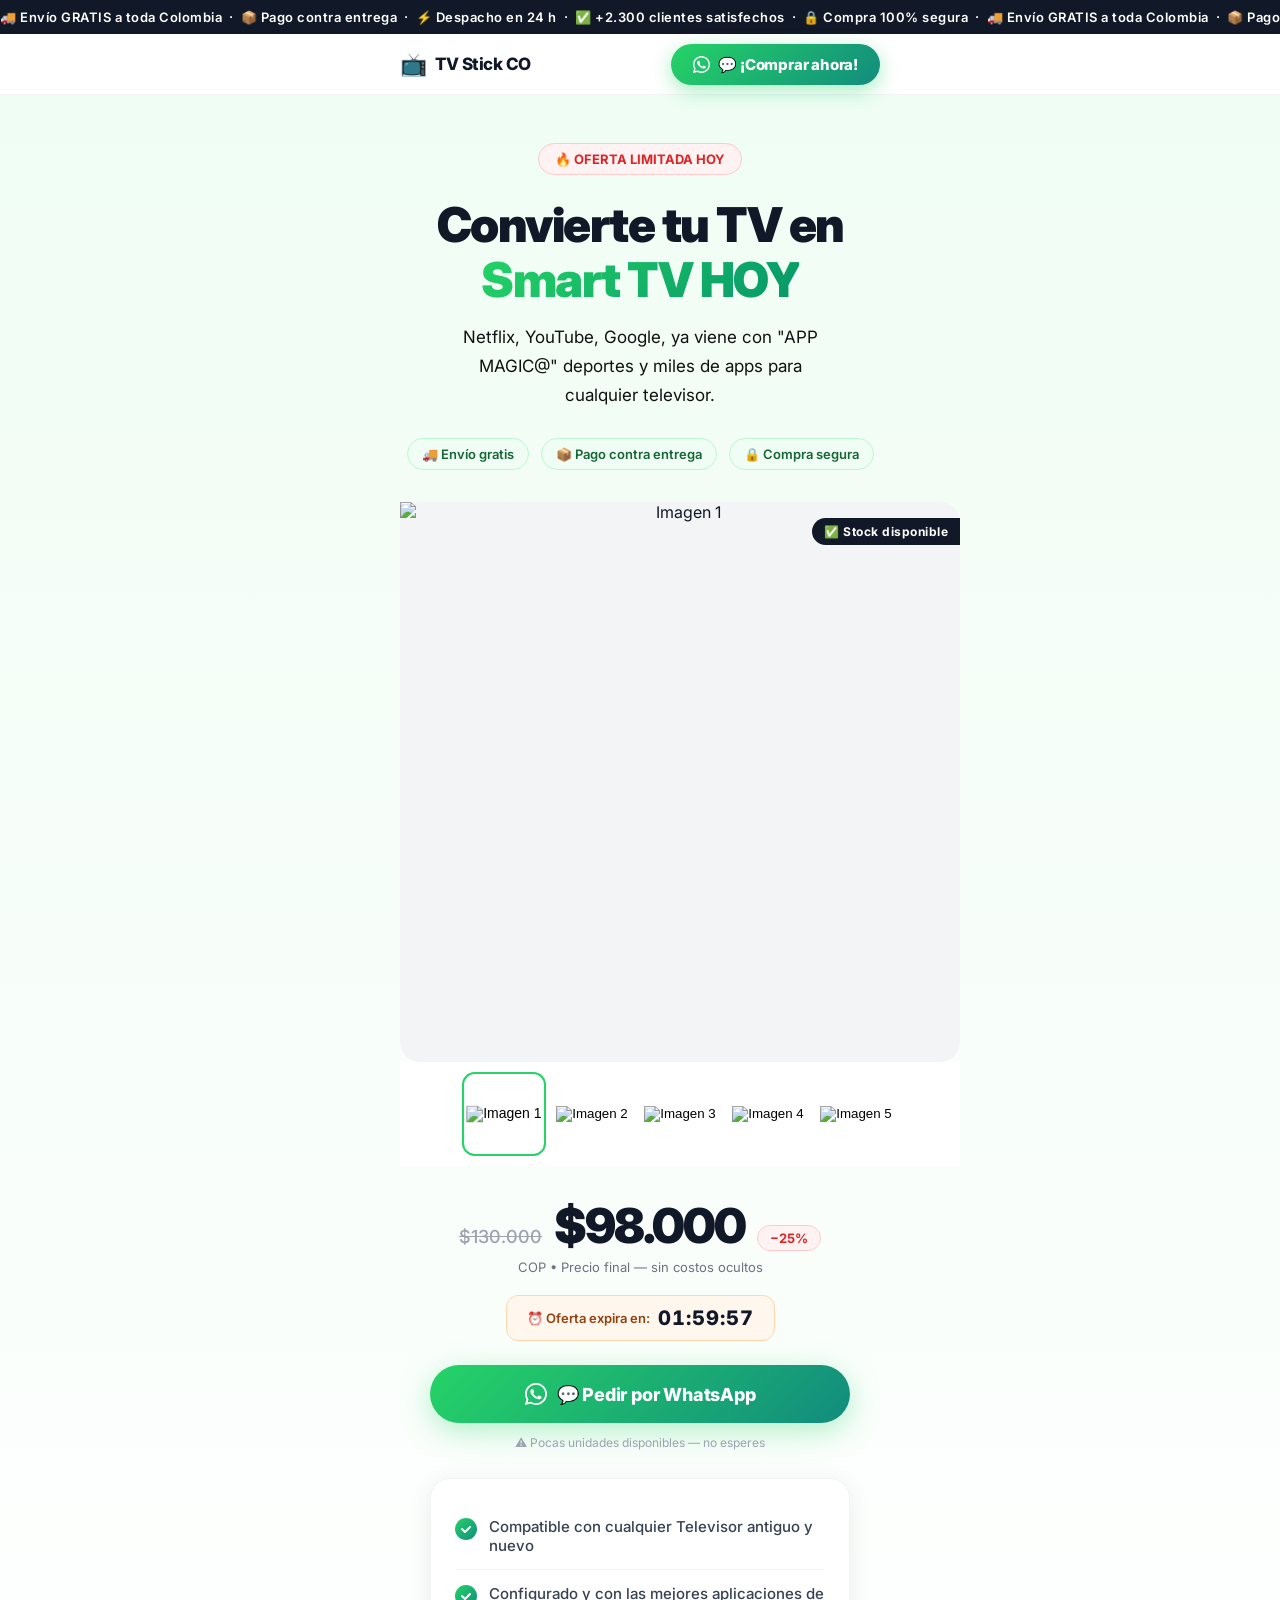
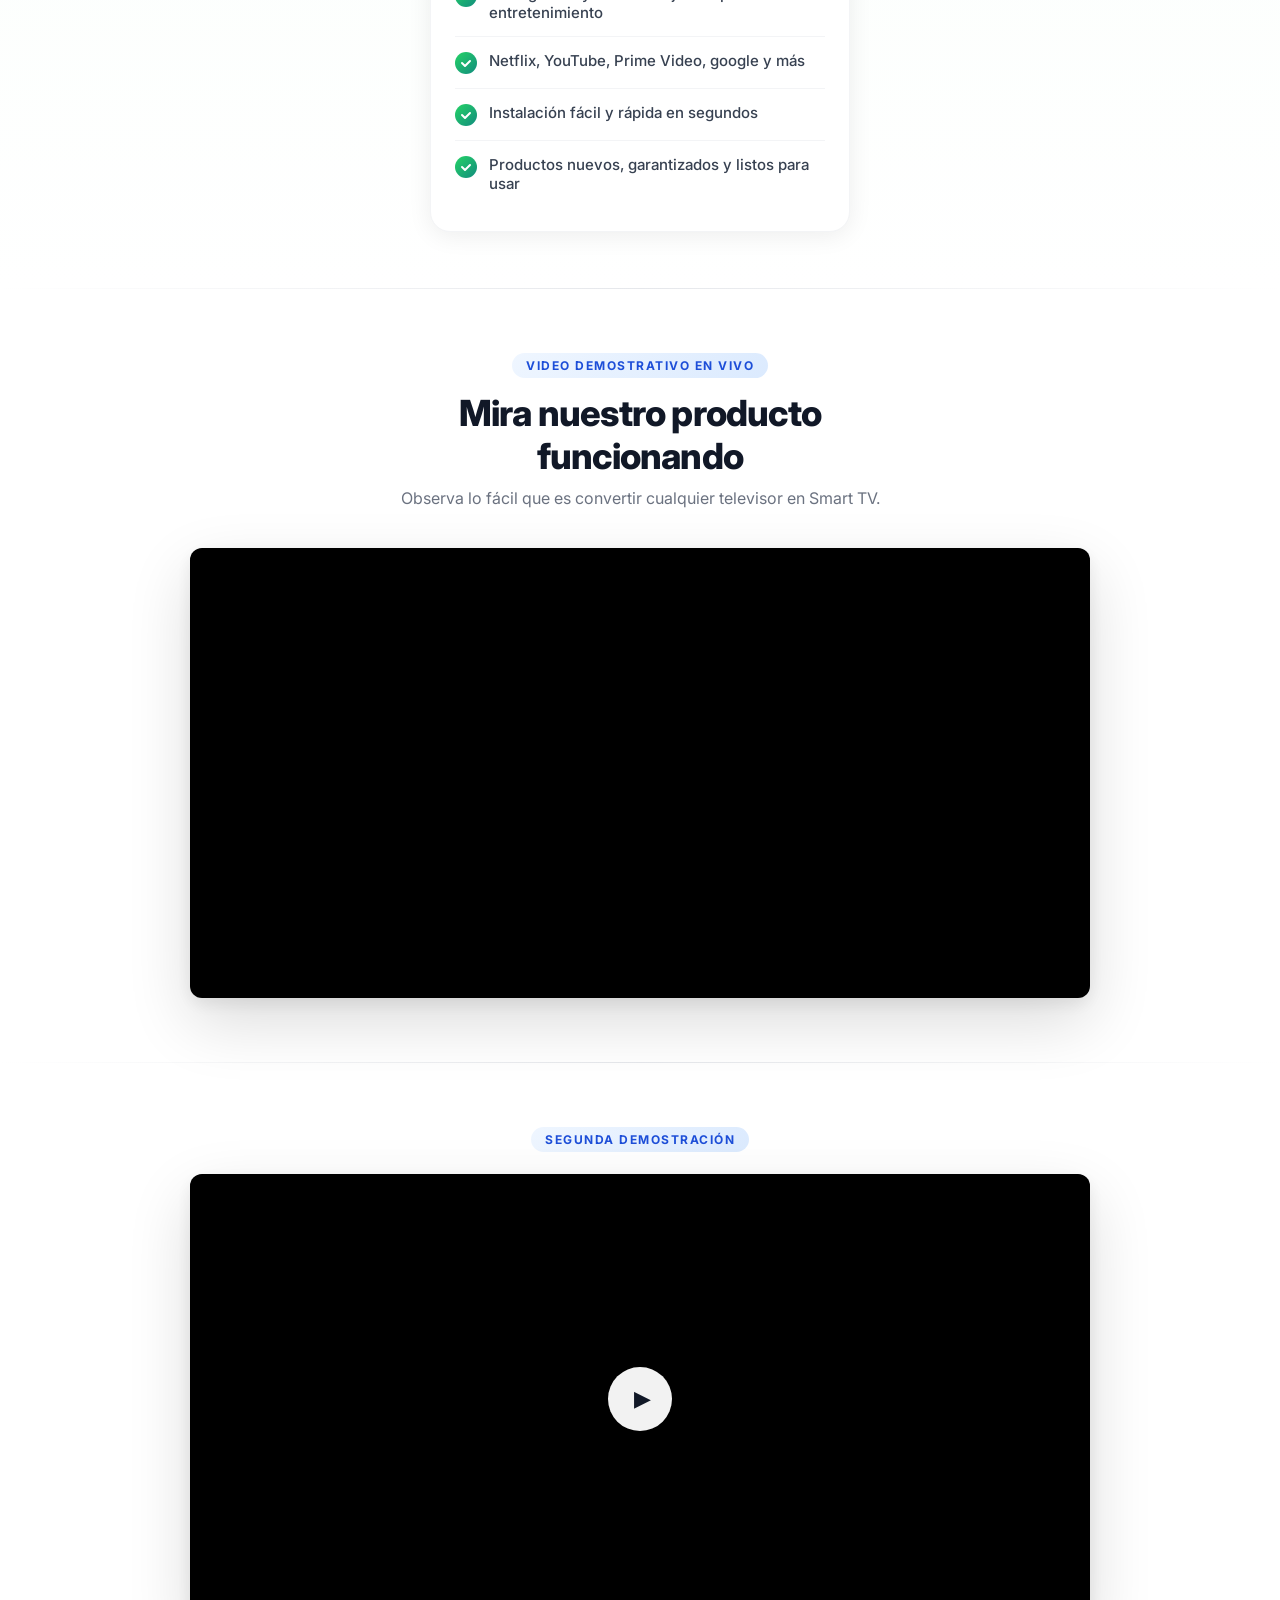
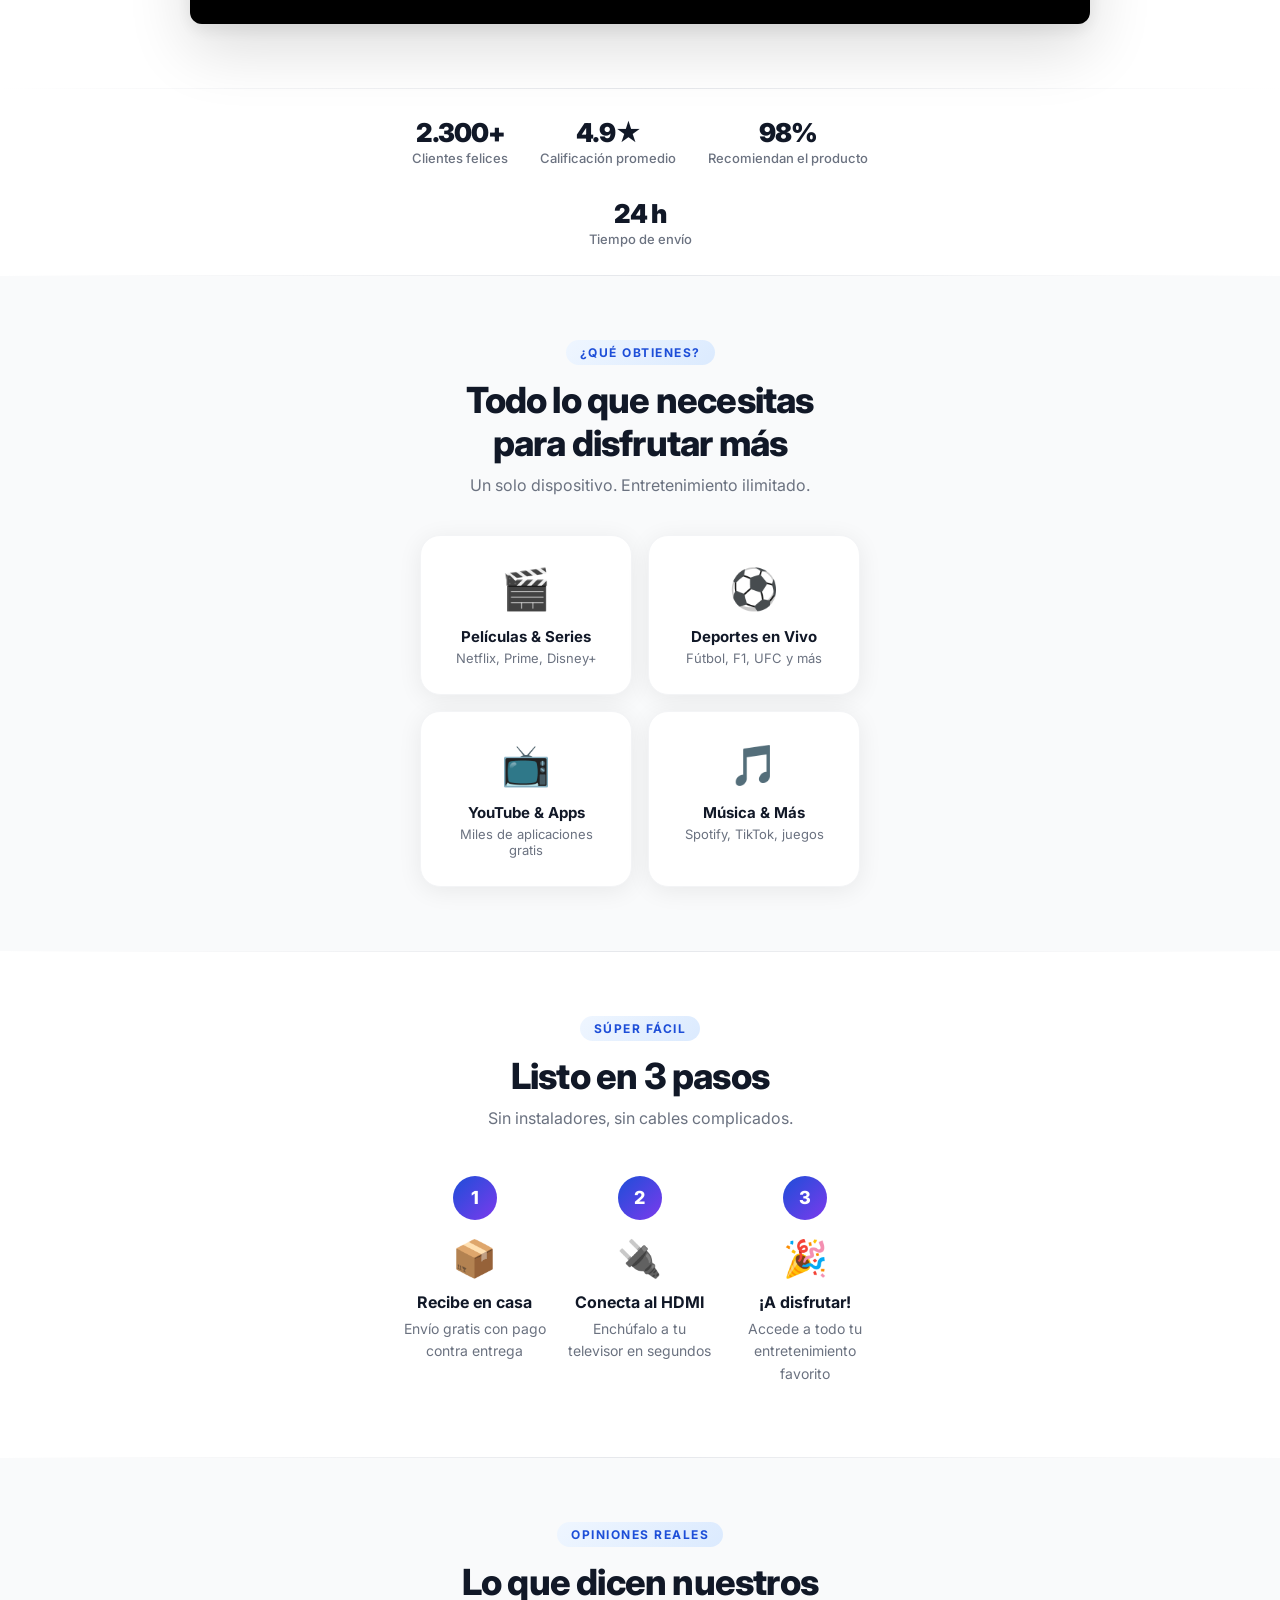
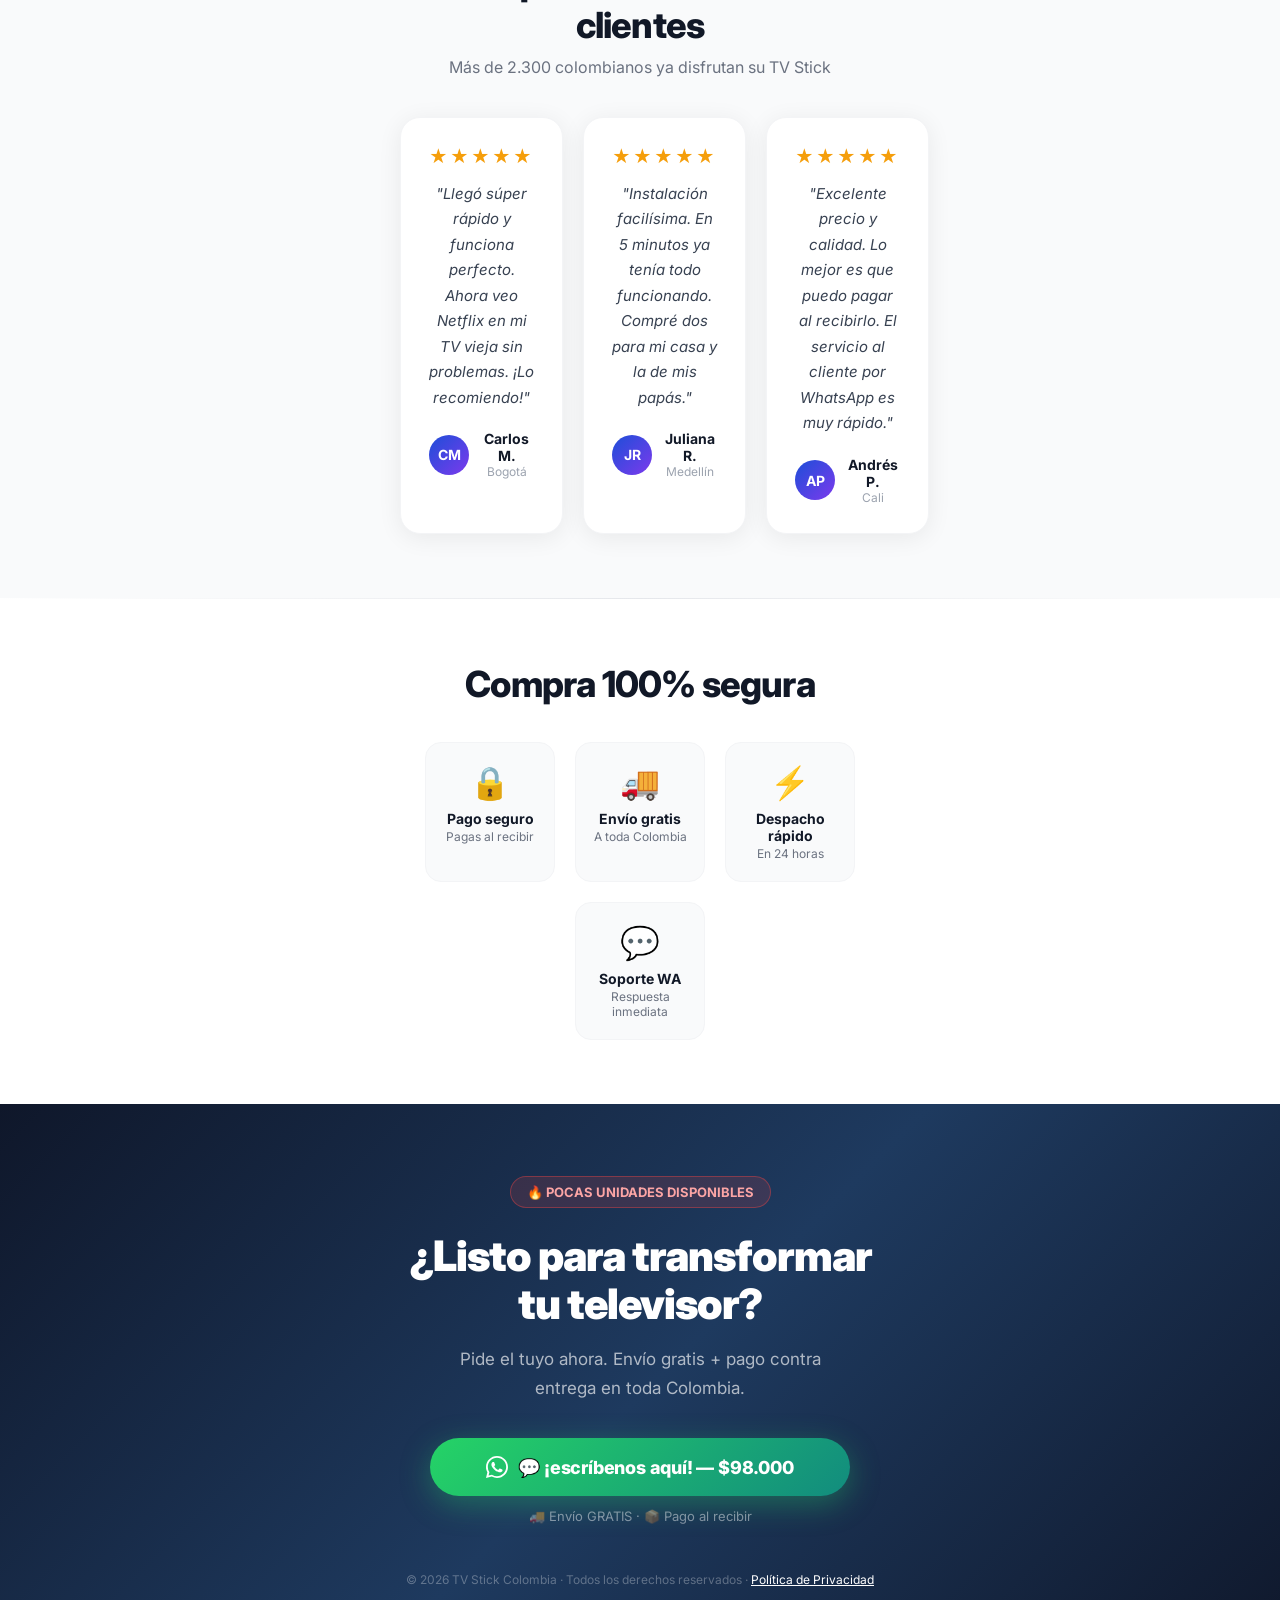
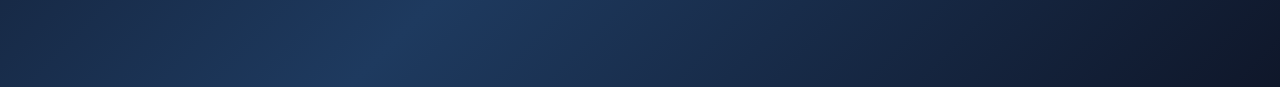
==== commit eeb8684c: "Update index.html" ====
--- a/index.html
+++ b/index.html
@@ -16,7 +16,7 @@
   <meta property="og:locale" content="es_CO" />
   <meta property="og:url" content="https://0-7sb.pages.dev/" />
   <meta property="fb:page_id" content="61589174910562" />
-  <meta property="og:image" content="https://landing-video-y-fotos.pages.dev/file_00000000993c720e95c0c3db9b181dbf_syjefz.webp" />
+  <meta property="og:image" content="https://0-7sb.pages.dev/file_00000000993c720e95c0c3db9b181dbf_syjefz.webp" />
   <meta property="og:image:width" content="1200" />
   <meta property="og:image:height" content="630" />
   
@@ -27,7 +27,7 @@
     "@type": "Product",
     "name": "TV Stick Colombia",
     "description": "Convierte tu TV en Smart TV. Netflix, YouTube, Google y miles de apps. Envío gratis a toda Colombia, pago contra entrega.",
-    "image": "https://landing-video-y-fotos.pages.dev/file_00000000993c720e95c0c3db9b181dbf_syjefz.webp",
+    "image": "https://0-7sb.pages.dev/file_00000000993c720e95c0c3db9b181dbf_syjefz.webp",
     "brand": { "@type": "Brand", "name": "TV Stick CO" },
     "offers": {
       "@type": "Offer",
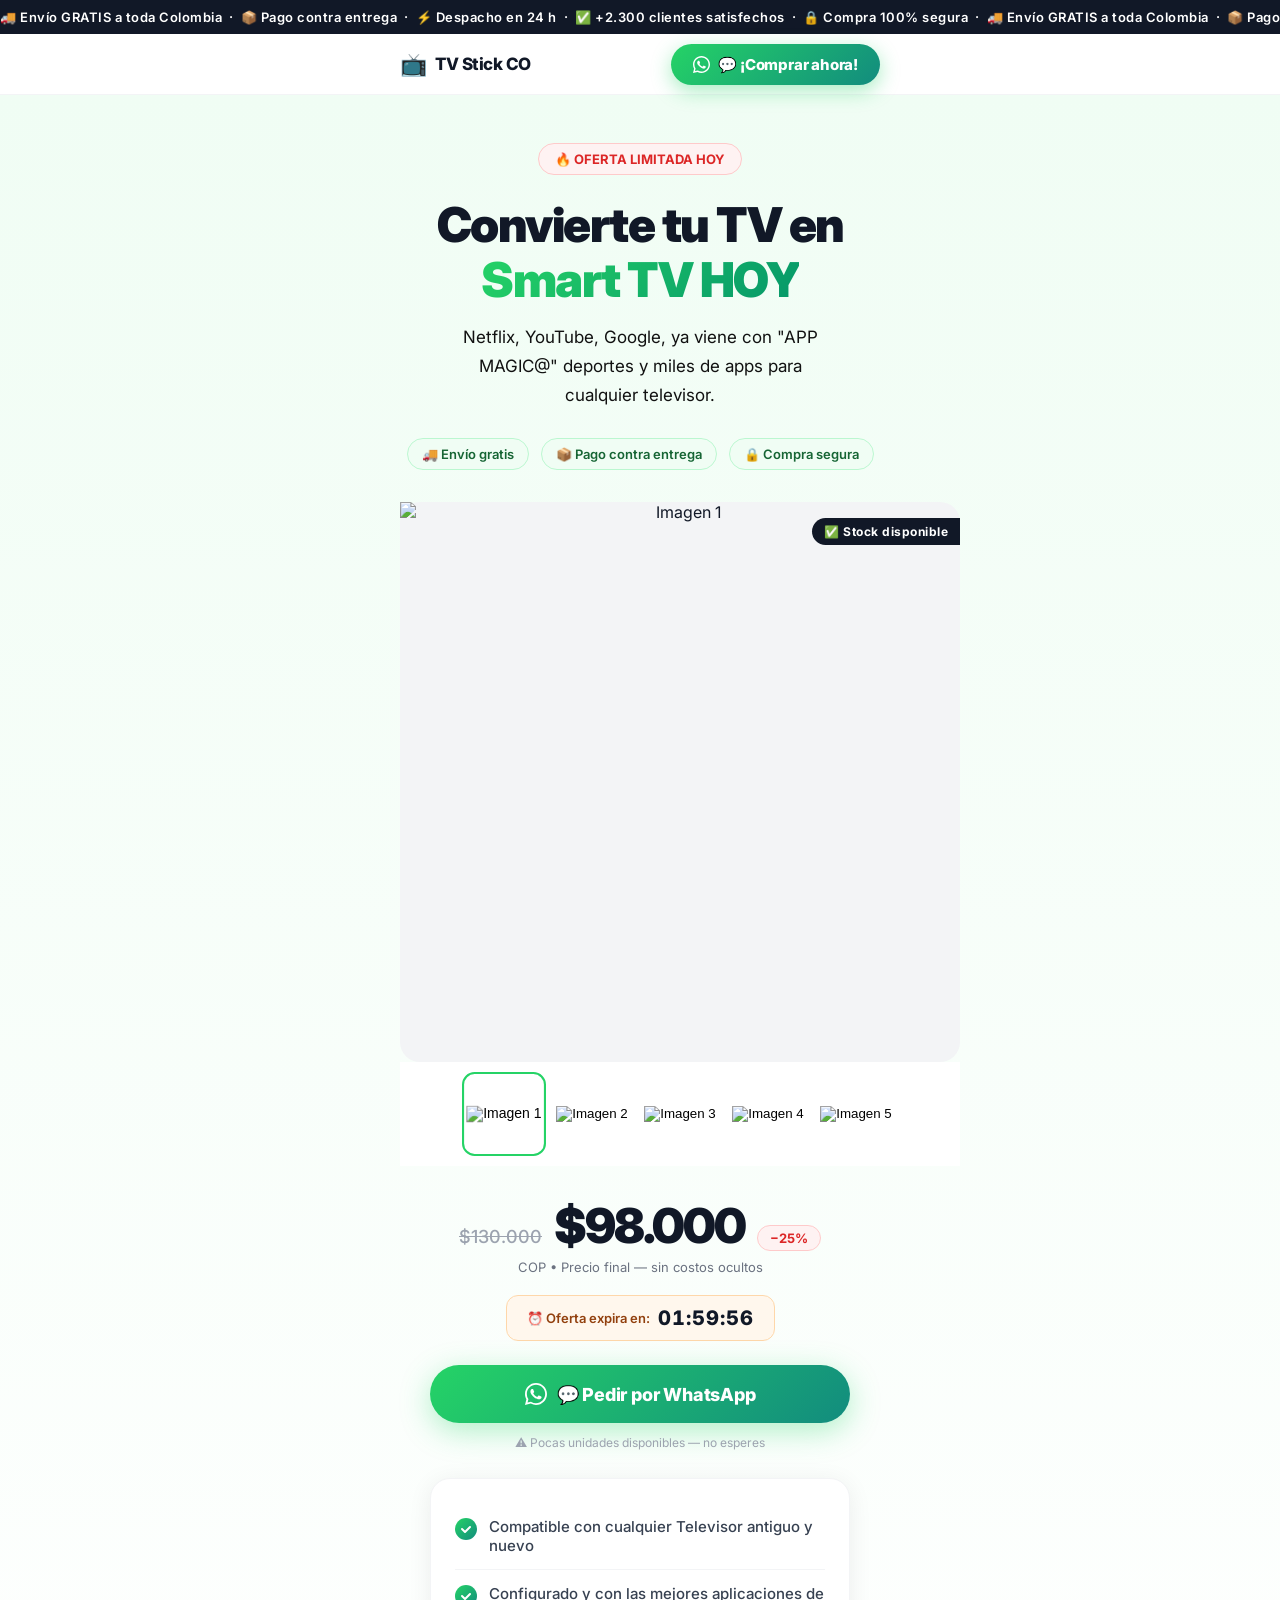
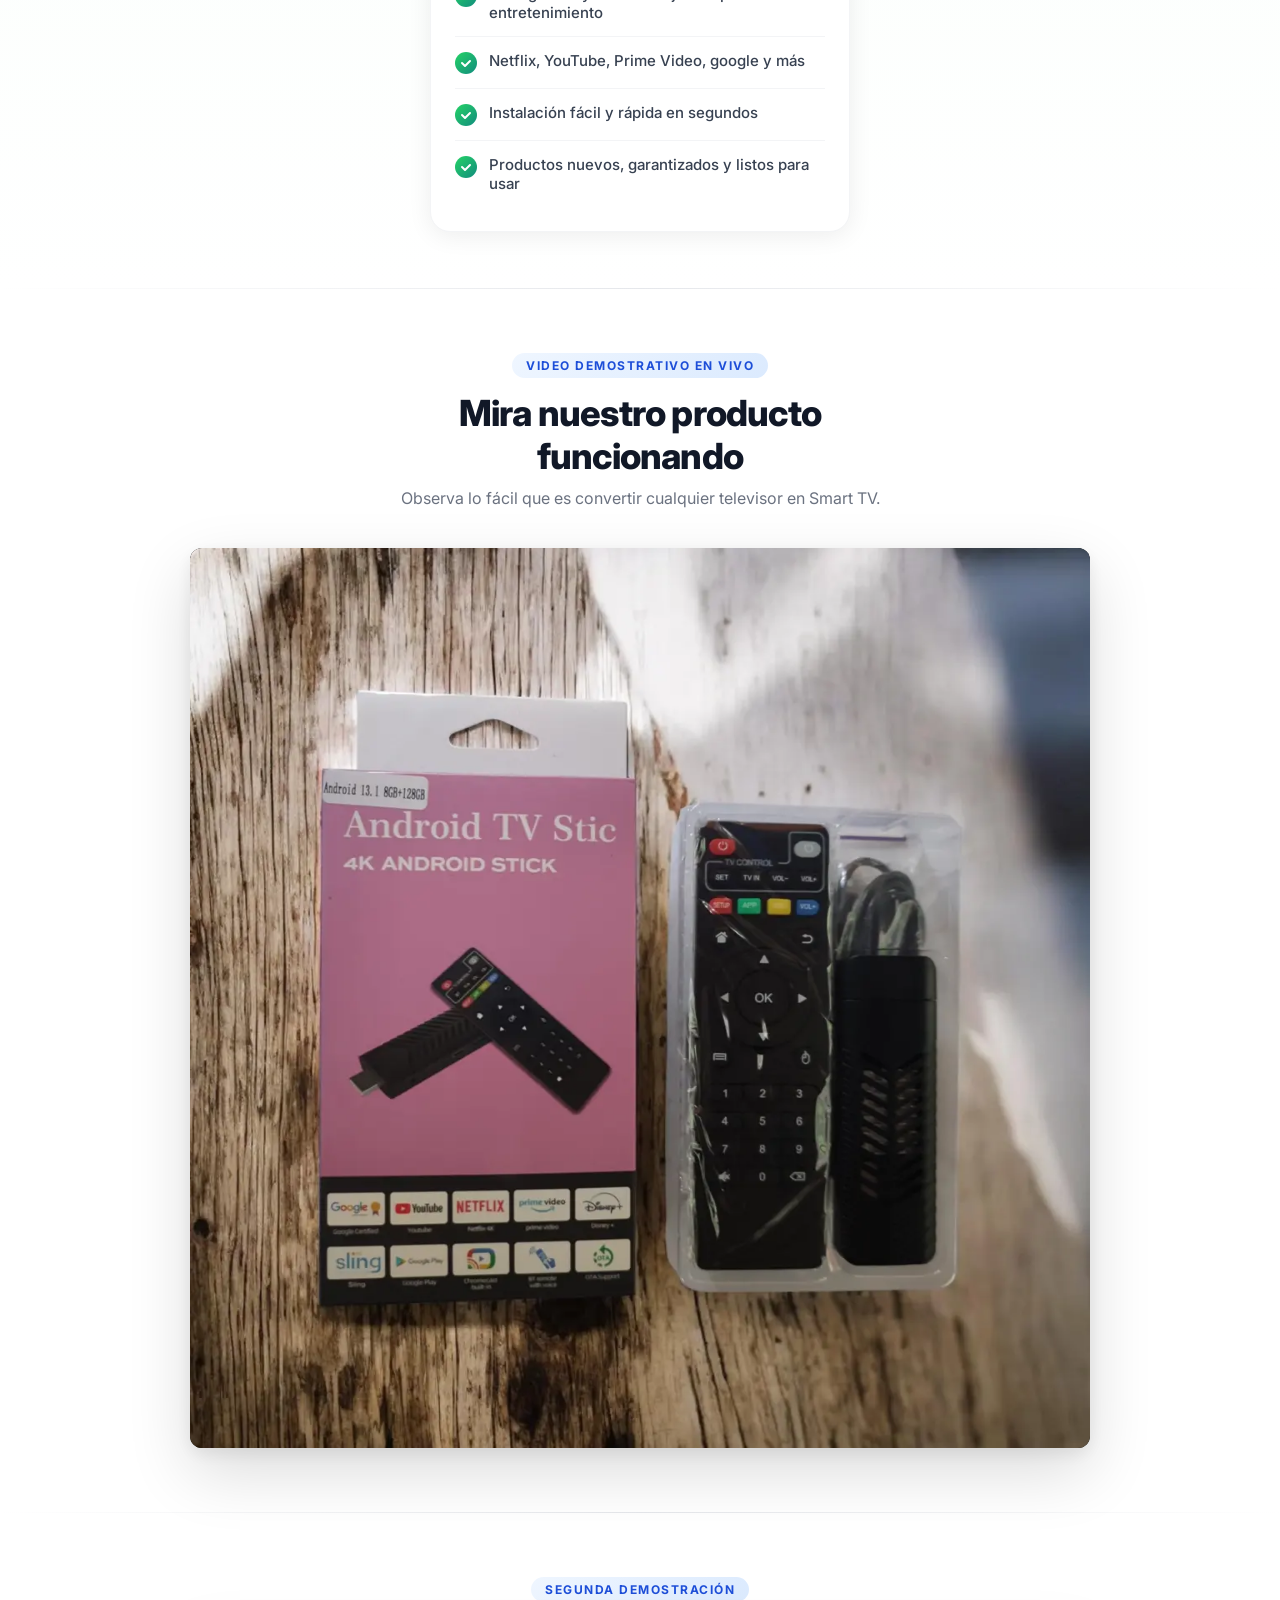
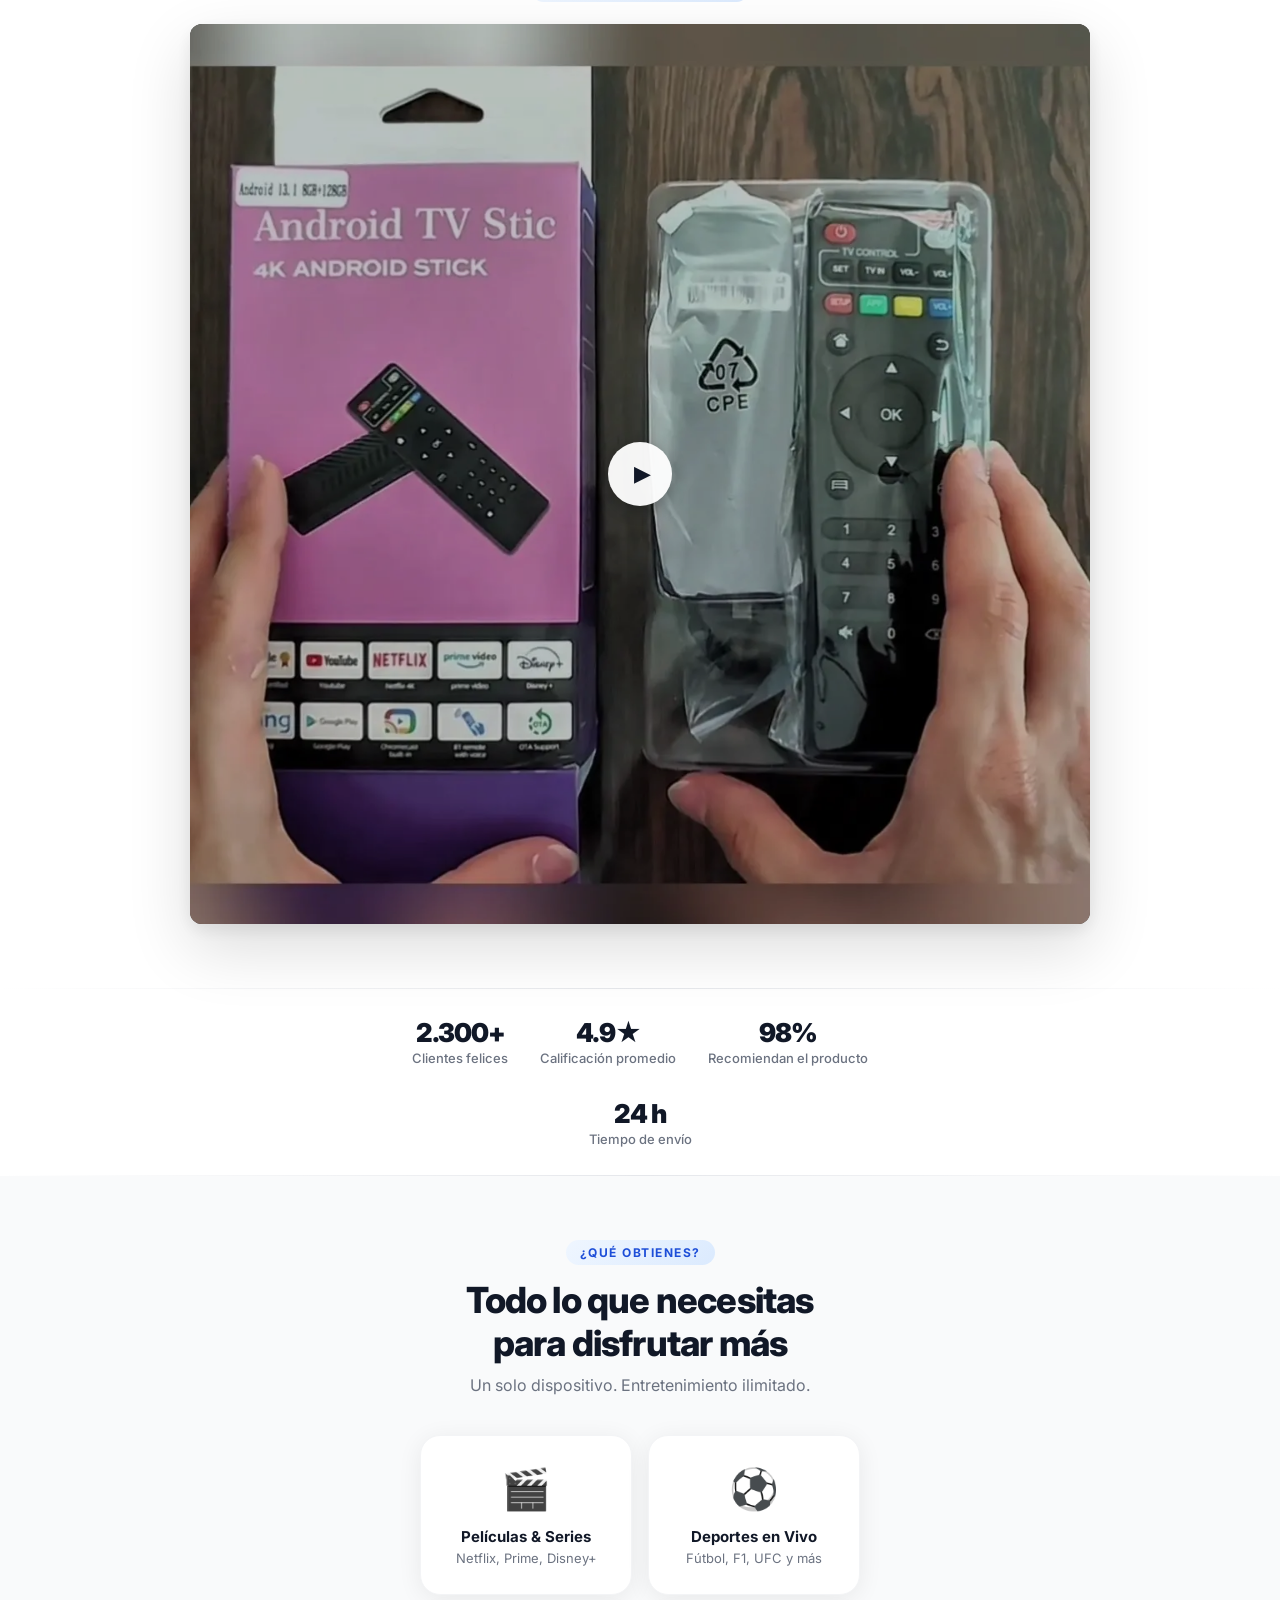
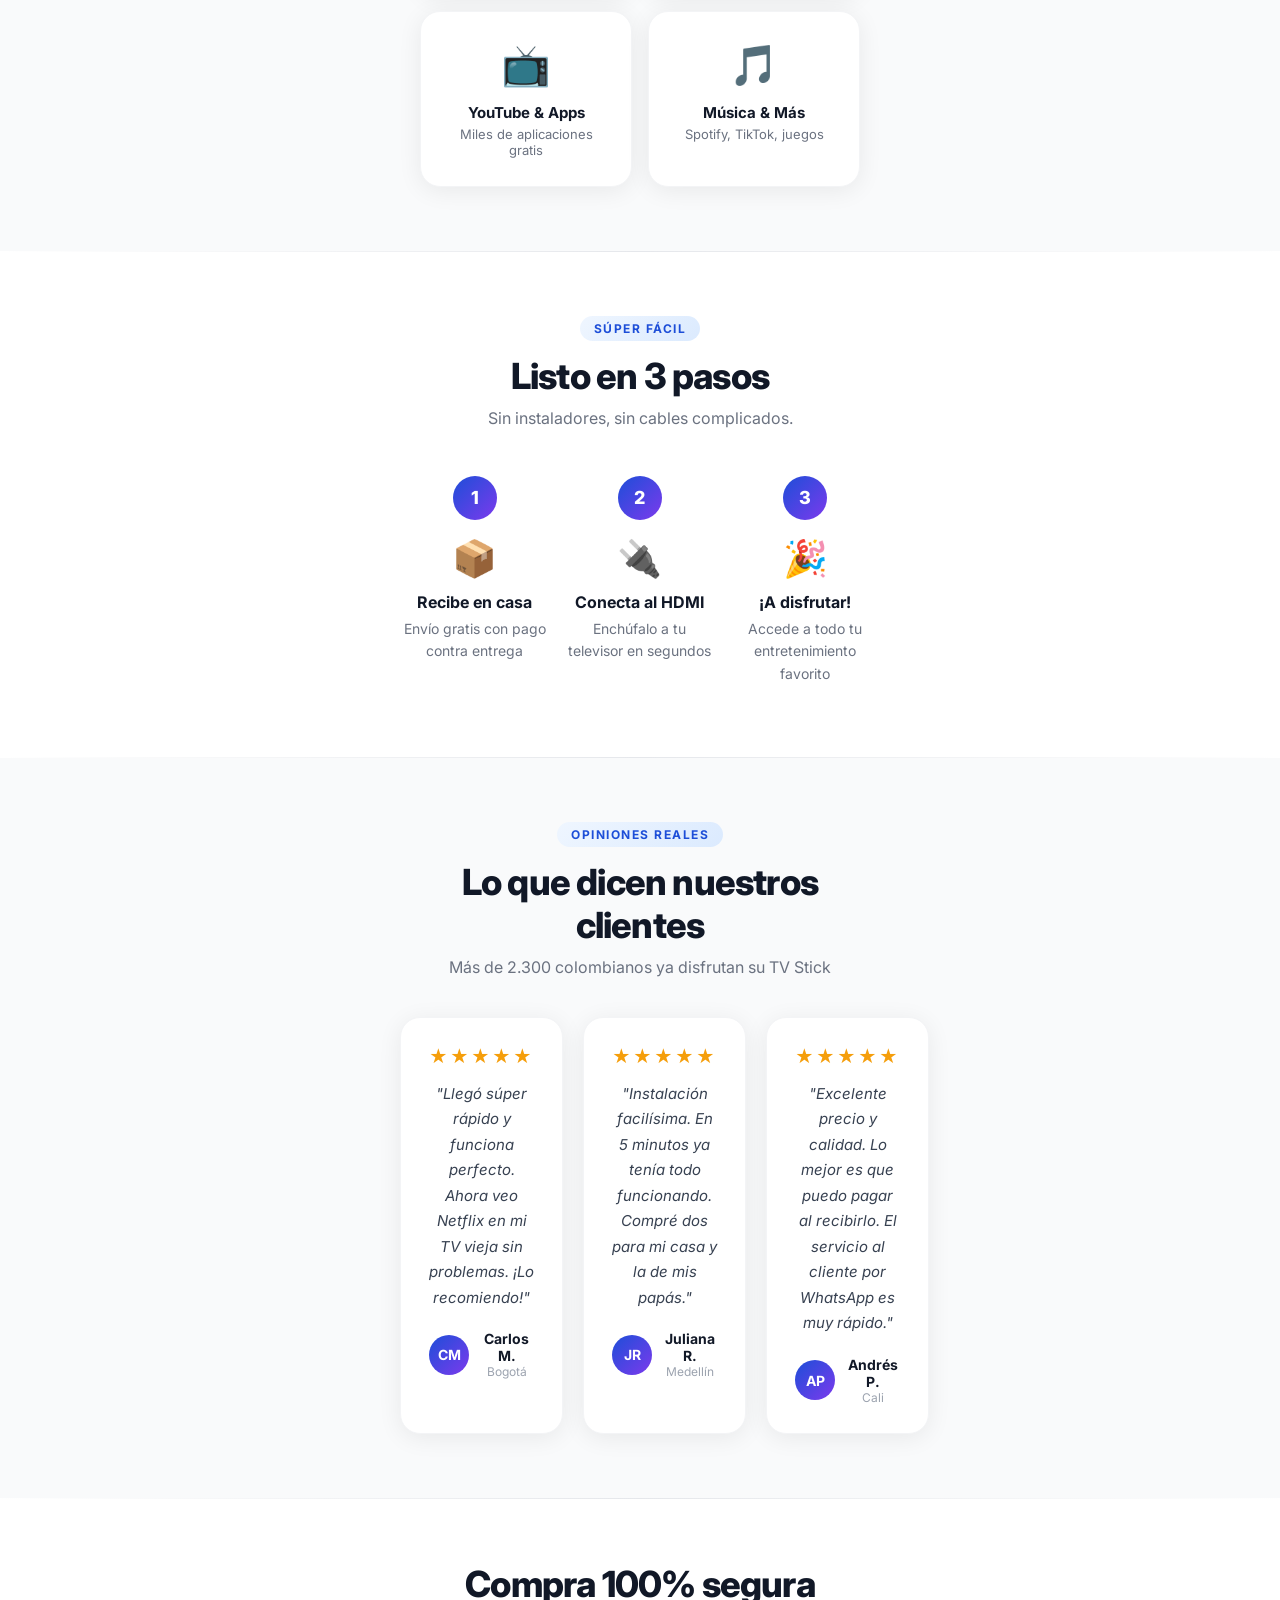
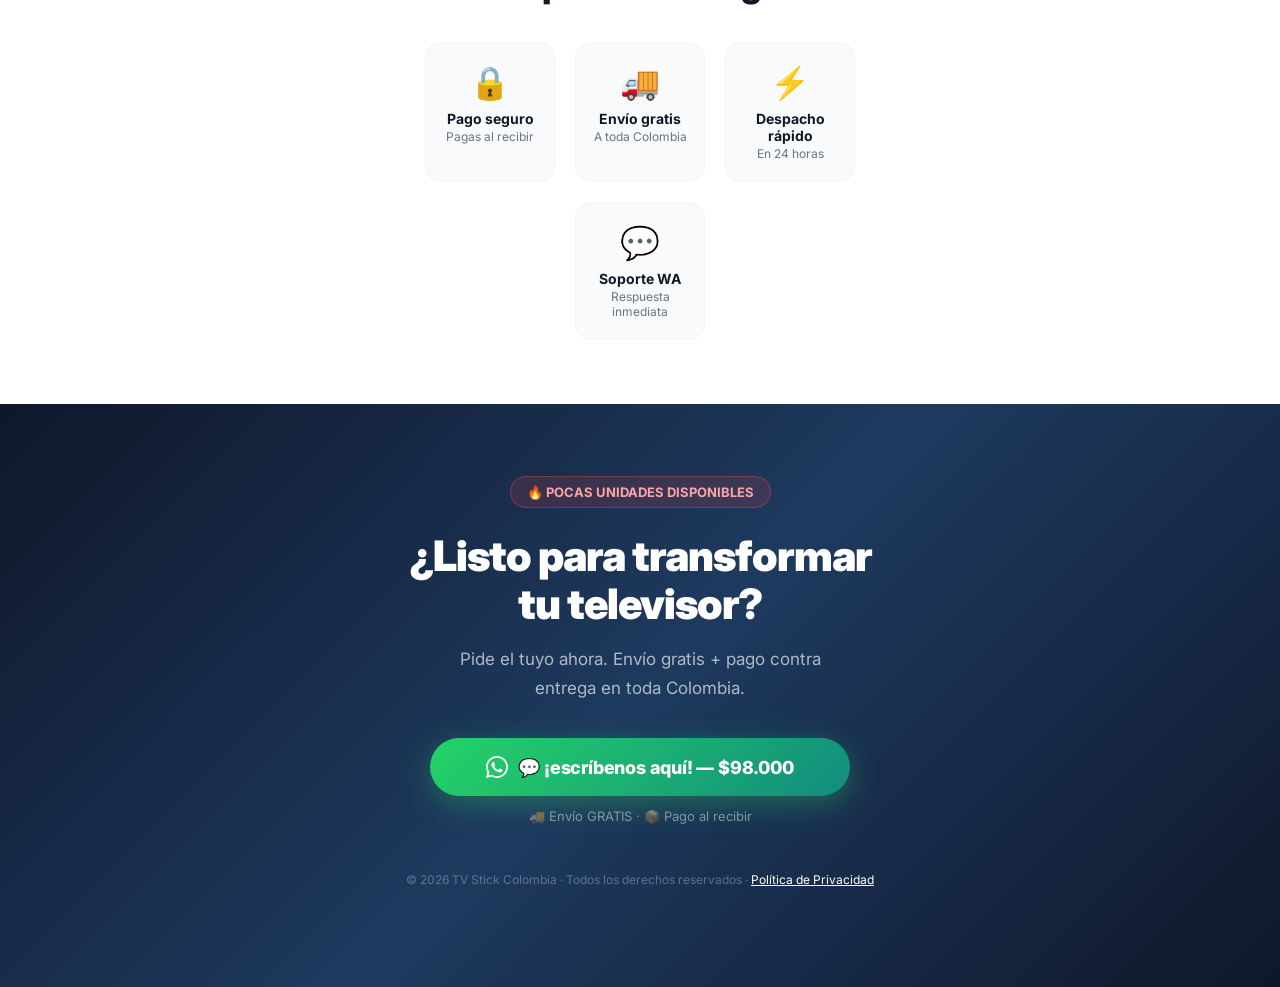
==== commit 3f4a6d31: "Update index.html" ====
--- a/index.html
+++ b/index.html
@@ -16,7 +16,7 @@
   <meta property="og:locale" content="es_CO" />
   <meta property="og:url" content="https://0-7sb.pages.dev/" />
   <meta property="fb:page_id" content="61589174910562" />
-  <meta property="og:image" content="https://0-7sb.pages.dev/file_00000000993c720e95c0c3db9b181dbf_syjefz.webp" />
+  <meta property="og:image" content="/LANDING-video-y-fotos--main/file_00000000993c720e95c0c3db9b181dbf_syjefz.webp" />
   <meta property="og:image:width" content="1200" />
   <meta property="og:image:height" content="630" />
   
@@ -27,7 +27,7 @@
     "@type": "Product",
     "name": "TV Stick Colombia",
     "description": "Convierte tu TV en Smart TV. Netflix, YouTube, Google y miles de apps. Envío gratis a toda Colombia, pago contra entrega.",
-    "image": "https://0-7sb.pages.dev/file_00000000993c720e95c0c3db9b181dbf_syjefz.webp",
+    "image": "/LANDING-video-y-fotos--main/file_00000000993c720e95c0c3db9b181dbf_syjefz.webp",
     "brand": { "@type": "Brand", "name": "TV Stick CO" },
     "offers": {
       "@type": "Offer",
@@ -174,7 +174,7 @@
       <div class="gallery-wrap fade-in-3" id="galleryWrap">
         <div class="gallery-main">
           <!-- Nota: asegúrate de que script.js asigne el src, o pon aquí la primera imagen -->
-          <img src="https://landing-video-y-fotos.pages.dev/imagen%20principal%20600x600.webp" alt="TV Stick Colombia" class="gallery-img active" id="mainImg" fetchpriority="high" loading="eager" decoding="async" width="600" height="600" />
+          <img src="/LANDING-video-y-fotos--main/imagen%20principal%20600x600.webp" alt="TV Stick Colombia" class="gallery-img active" id="mainImg" fetchpriority="high" loading="eager" decoding="async" width="600" height="600" />
          <div class="stock-tag">✅ Stock disponible</div>
         </div>
         <div class="gallery-thumbs" id="galleryThumbs">
@@ -256,10 +256,10 @@
         preload="metadata"
         disablePictureInPicture
         controlsList="nodownload noplaybackrate nofullscreen"
-        poster="https://landing-video-y-fotos.pages.dev/IMG_20260518_172557_ktrojo.webp"
+        poster="/LANDING-video-y-fotos--main/IMG_20260518_172557_ktrojo.webp"
       >
         <source 
-        src="https://landing-video-y-fotos.pages.dev/LANDING%20480p%20baja%20calidad.mp4" 
+        src="/LANDING-video-y-fotos--main/LANDING%20480p%20baja%20calidad.mp4" 
         type="video/mp4" />
 
         Tu navegador no soporta videos HTML5.
@@ -276,7 +276,7 @@
       <h2 class="section-title"></h2>
     </div>
 
-    <div class="video-wrap responsive-video-wrap video-click-play" data-video-src="https://landing-video-y-fotos.pages.dev/LANDING%20480P%20rapido.mp4">
+    <div class="video-wrap responsive-video-wrap video-click-play" data-video-src="/LANDING-video-y-fotos--main/LANDING%20480P%20rapido.mp4">
       <video
         class="landing-video"
         muted
@@ -287,7 +287,7 @@
         preload="none"
         disablePictureInPicture
         controlsList="nodownload noplaybackrate nofullscreen"
-        poster="https://landing-video-y-fotos.pages.dev/IMG_20260606_221118.webp">
+        poster="/LANDING-video-y-fotos--main/IMG_20260606_221118.webp">
       </video>
       <div class="video-play-overlay">
         <button class="video-play-btn" aria-label="Reproducir video">▶</button>
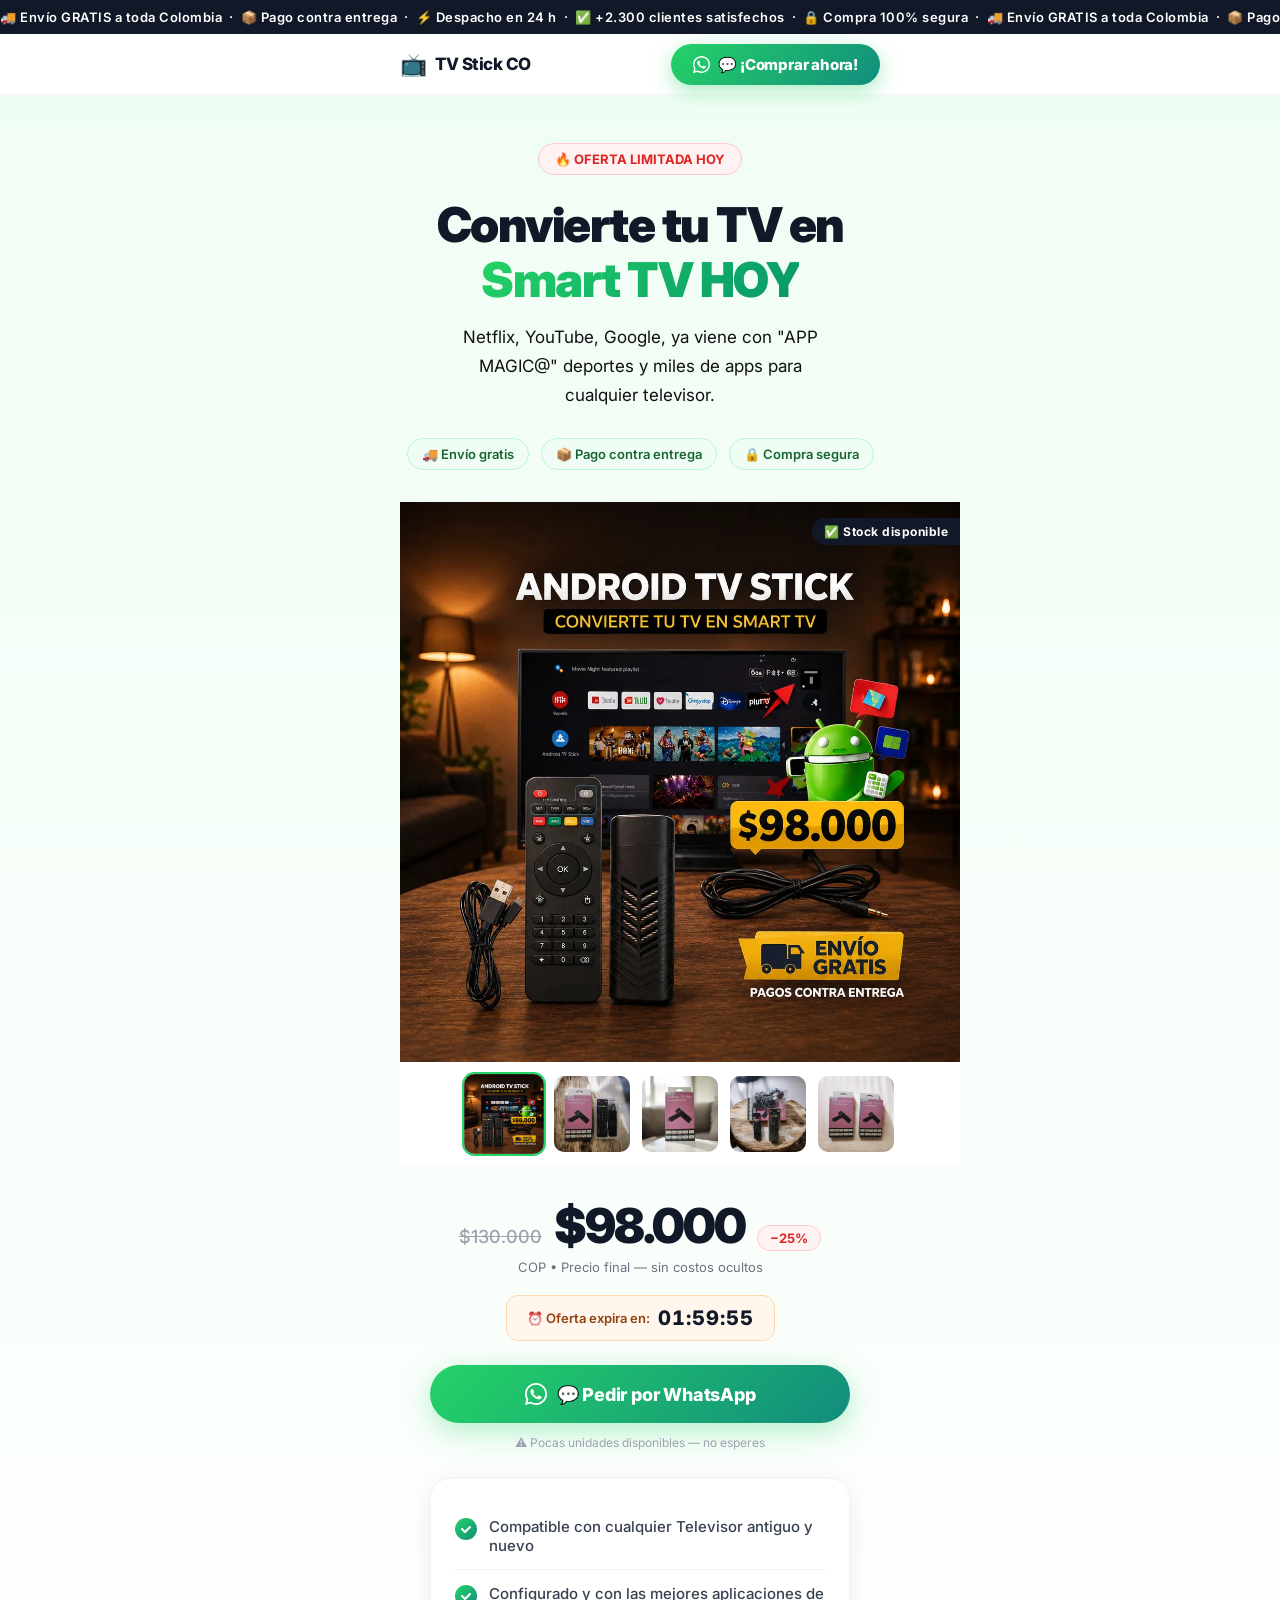
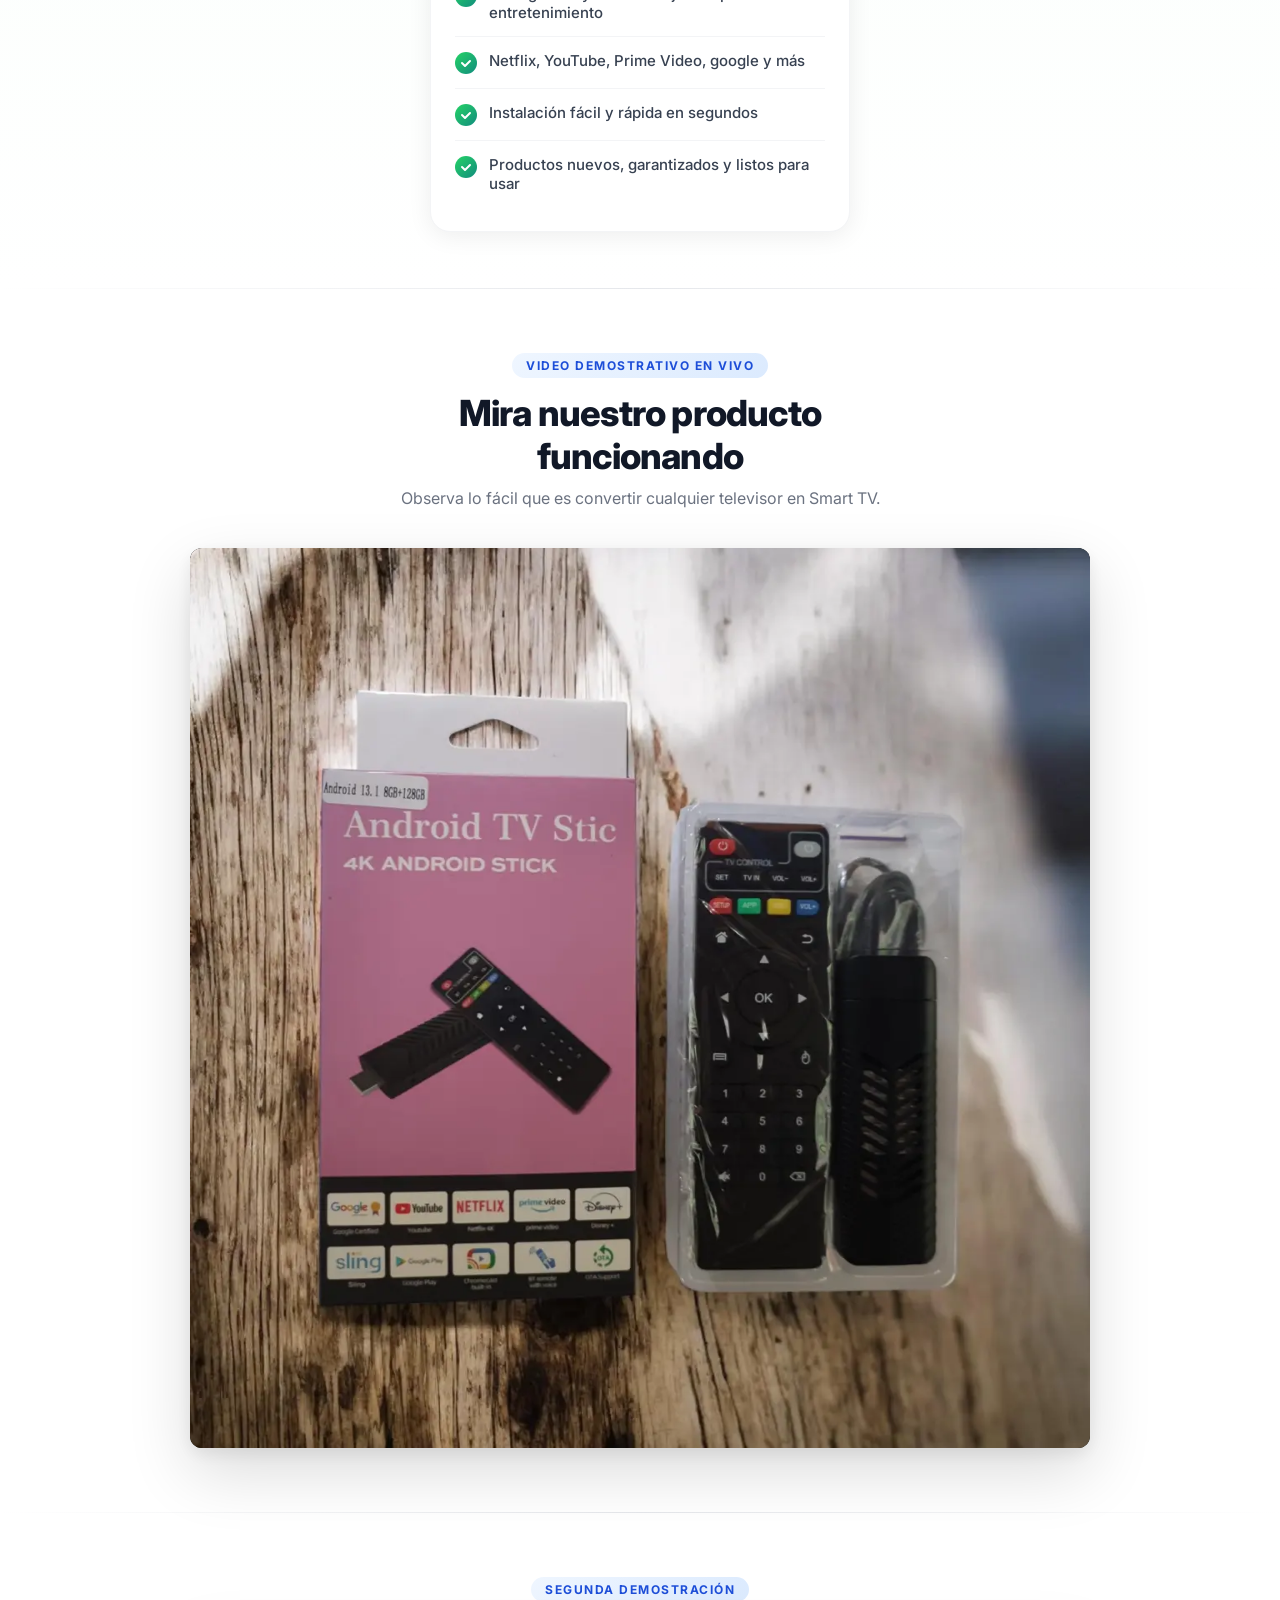
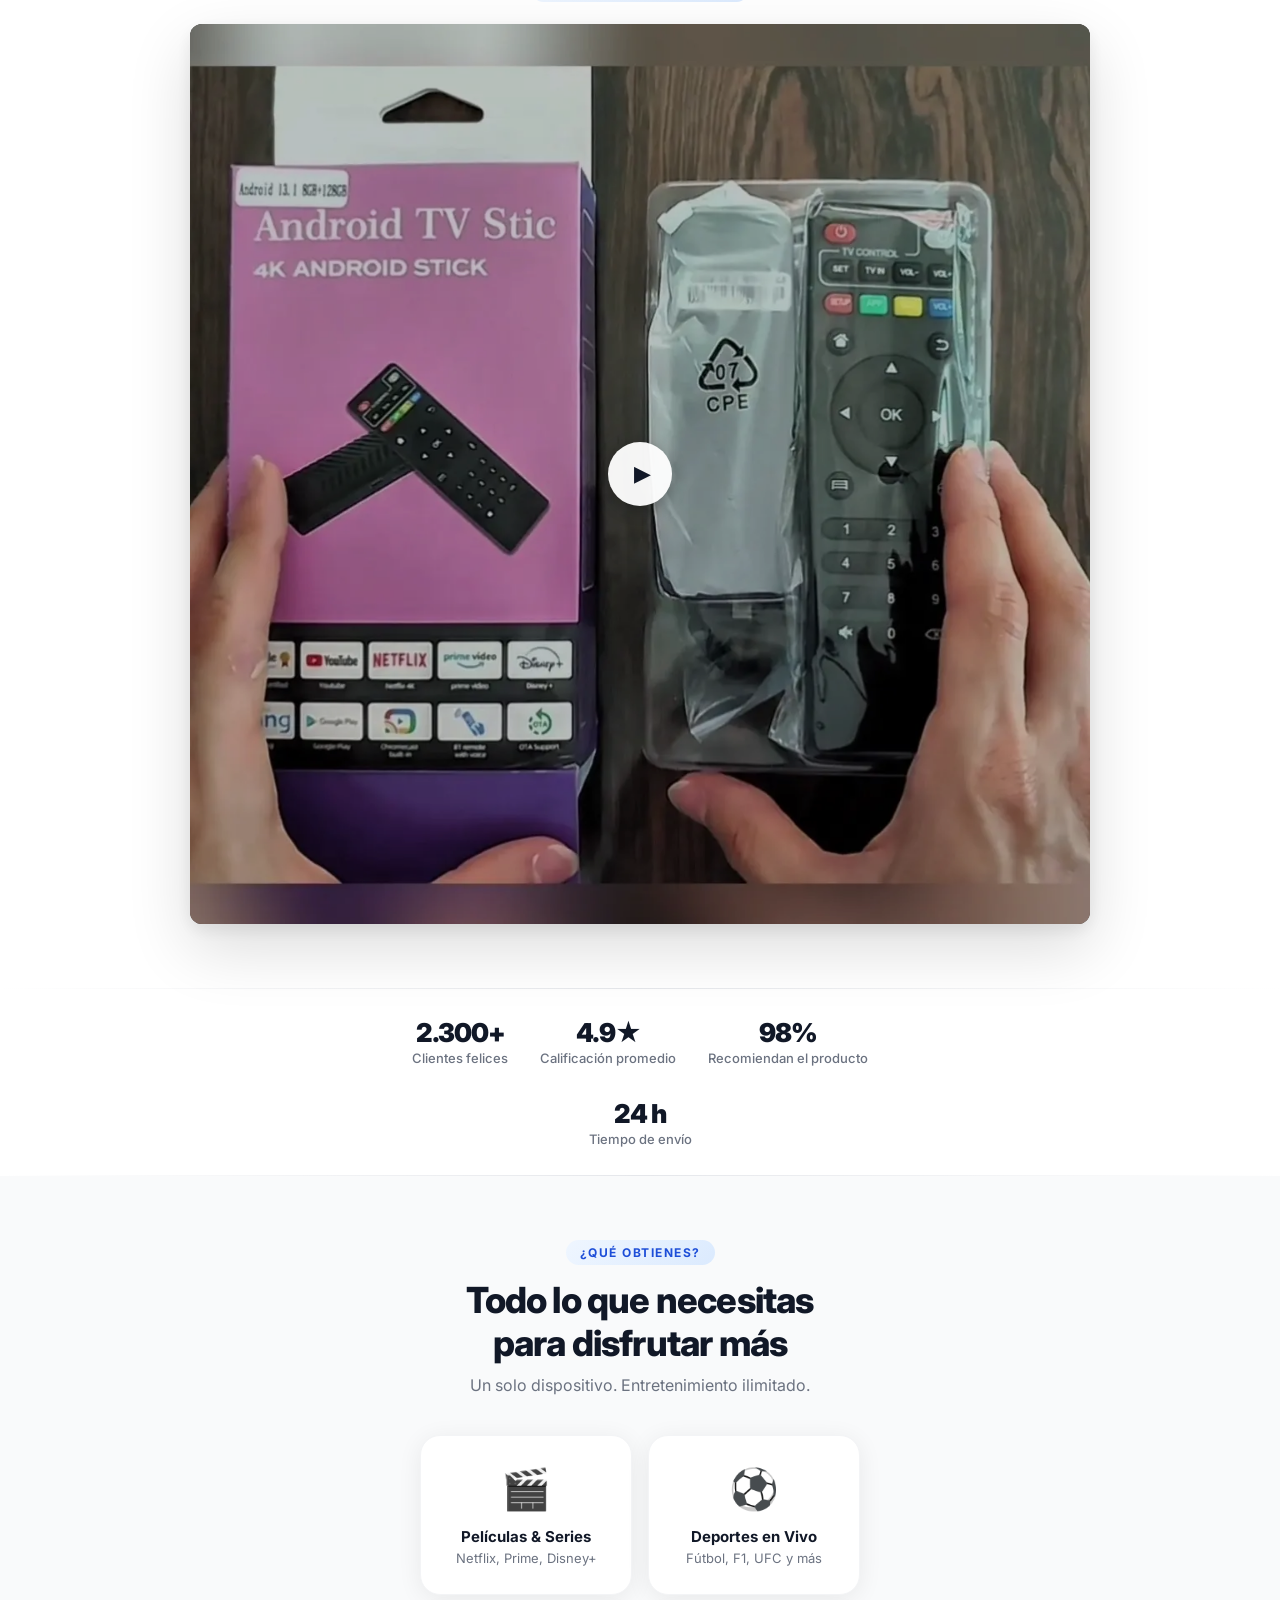
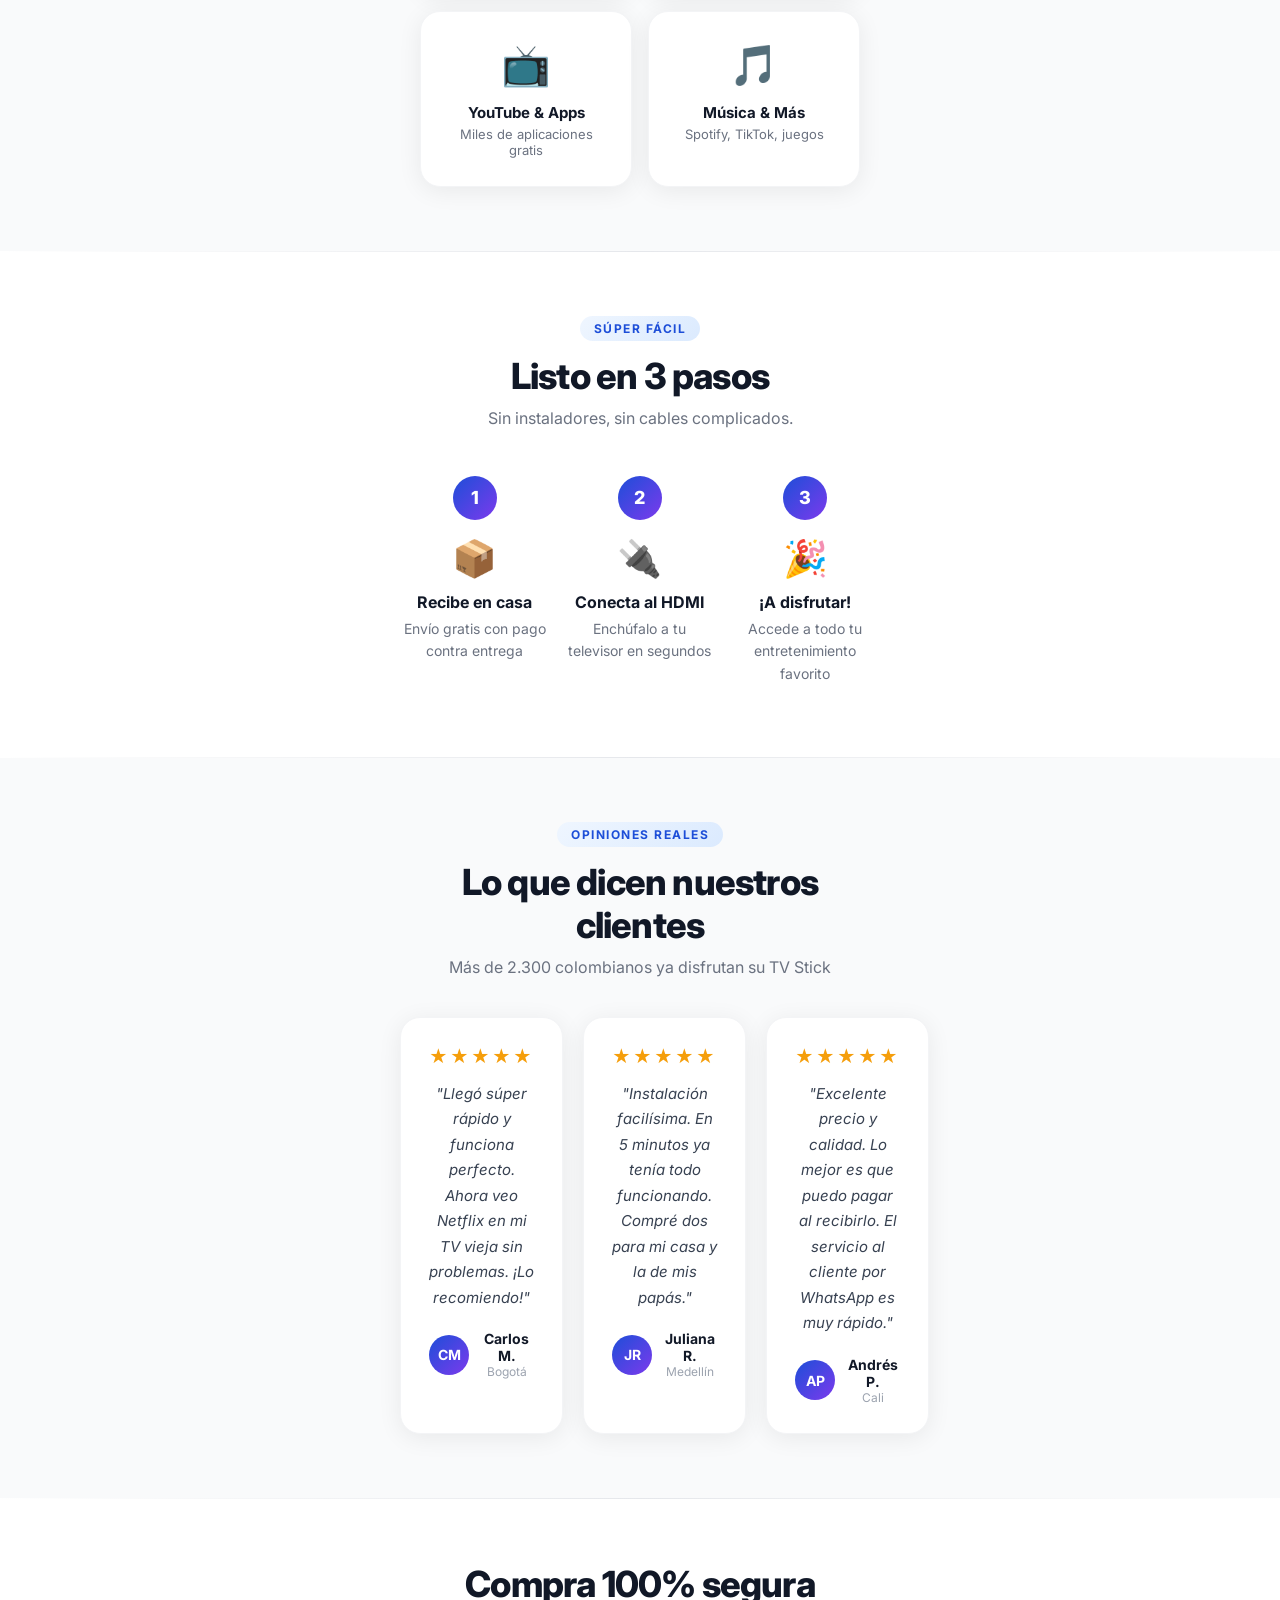
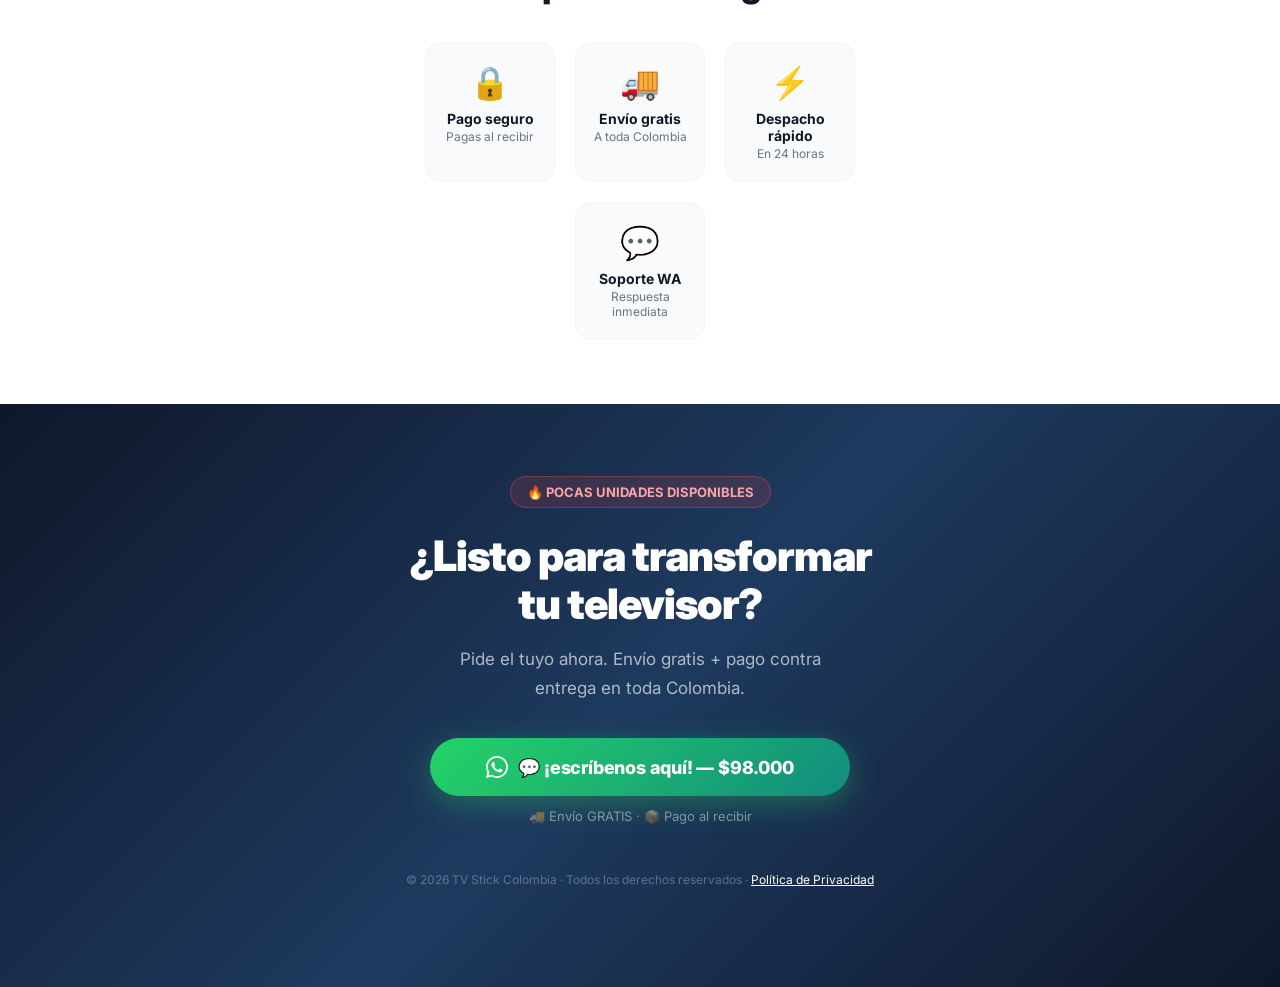
==== commit 054a0941: "Update index.html" ====
--- a/index.html
+++ b/index.html
@@ -16,7 +16,7 @@
   <meta property="og:locale" content="es_CO" />
   <meta property="og:url" content="https://0-7sb.pages.dev/" />
   <meta property="fb:page_id" content="61589174910562" />
-  <meta property="og:image" content="/LANDING-video-y-fotos--main/file_00000000993c720e95c0c3db9b181dbf_syjefz.webp" />
+  <meta property="og:image" content="https://0-7sb.pages.dev/LANDING-video-y-fotos--main/file_00000000993c720e95c0c3db9b181dbf_syjefz.webp" />
   <meta property="og:image:width" content="1200" />
   <meta property="og:image:height" content="630" />
   
@@ -27,7 +27,7 @@
     "@type": "Product",
     "name": "TV Stick Colombia",
     "description": "Convierte tu TV en Smart TV. Netflix, YouTube, Google y miles de apps. Envío gratis a toda Colombia, pago contra entrega.",
-    "image": "/LANDING-video-y-fotos--main/file_00000000993c720e95c0c3db9b181dbf_syjefz.webp",
+    "image": "https://0-7sb.pages.dev/LANDING-video-y-fotos--main/file_00000000993c720e95c0c3db9b181dbf_syjefz.webp",
     "brand": { "@type": "Brand", "name": "TV Stick CO" },
     "offers": {
       "@type": "Offer",
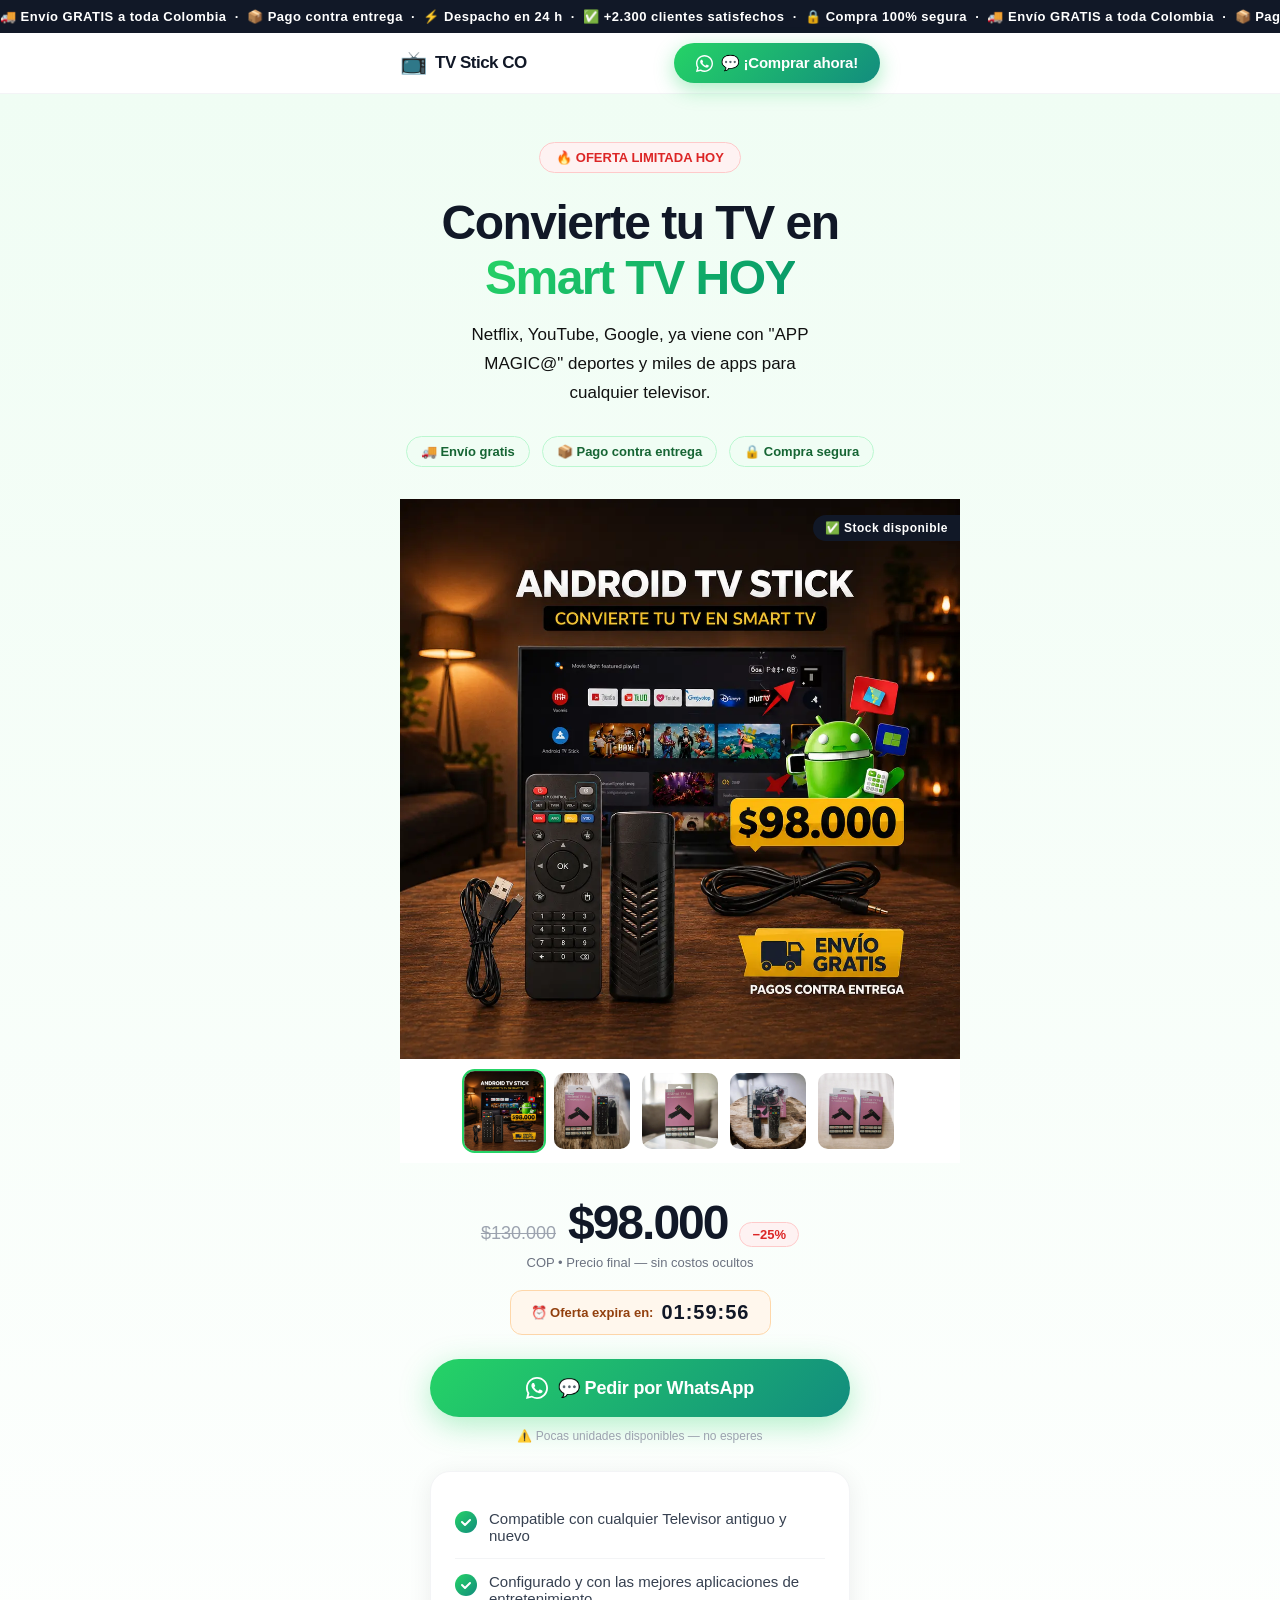
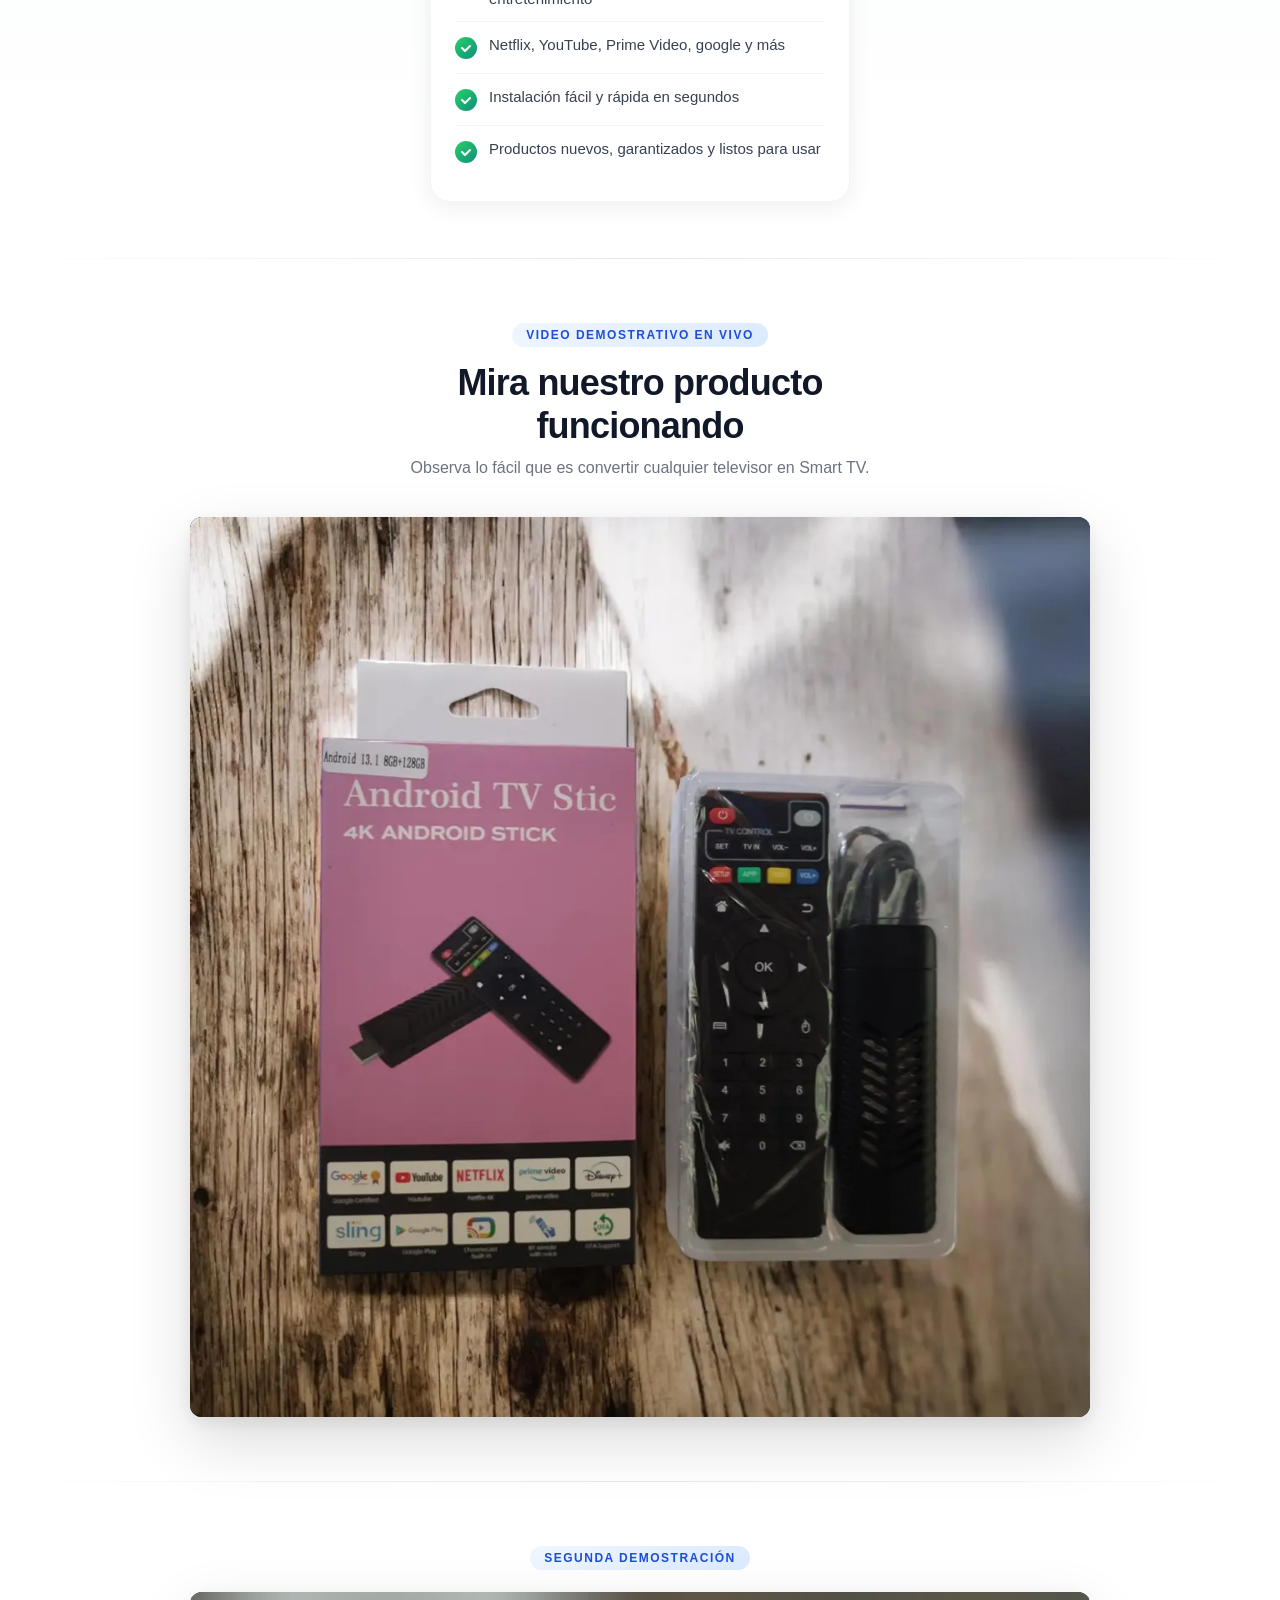
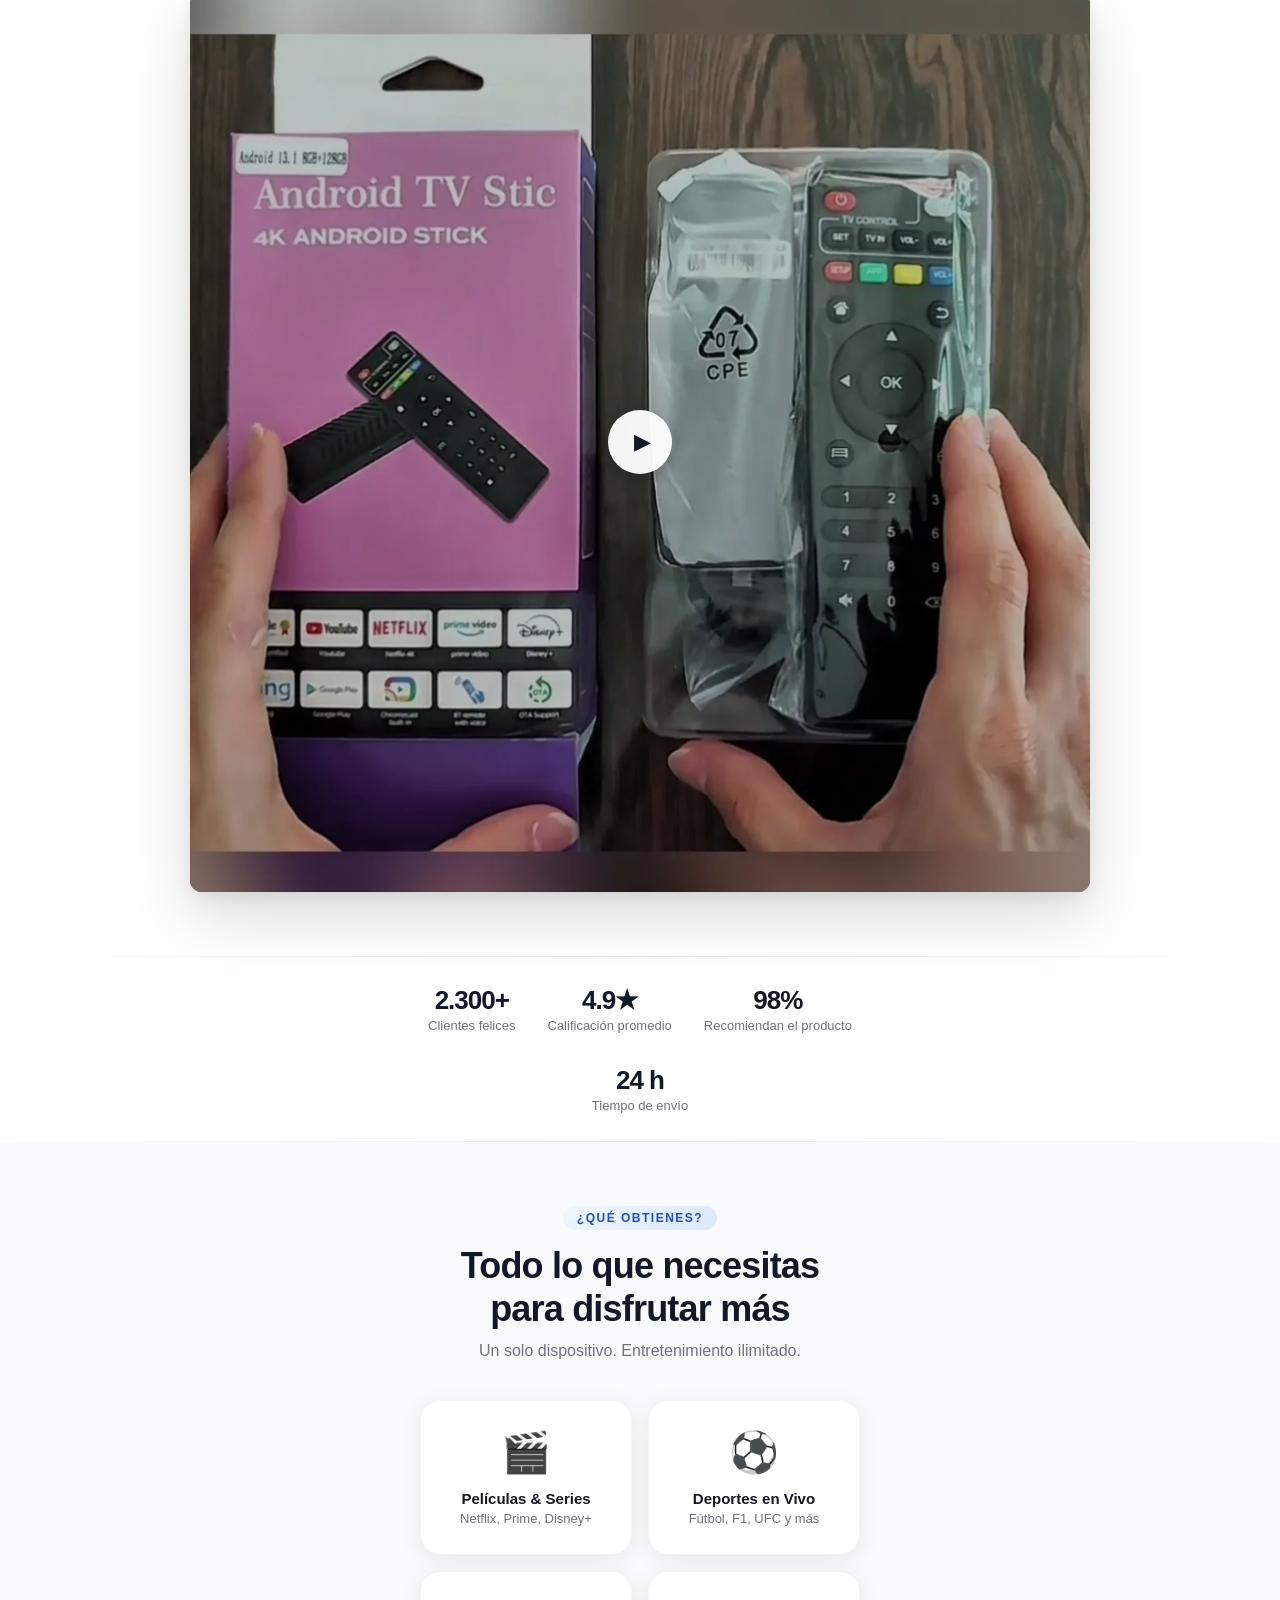
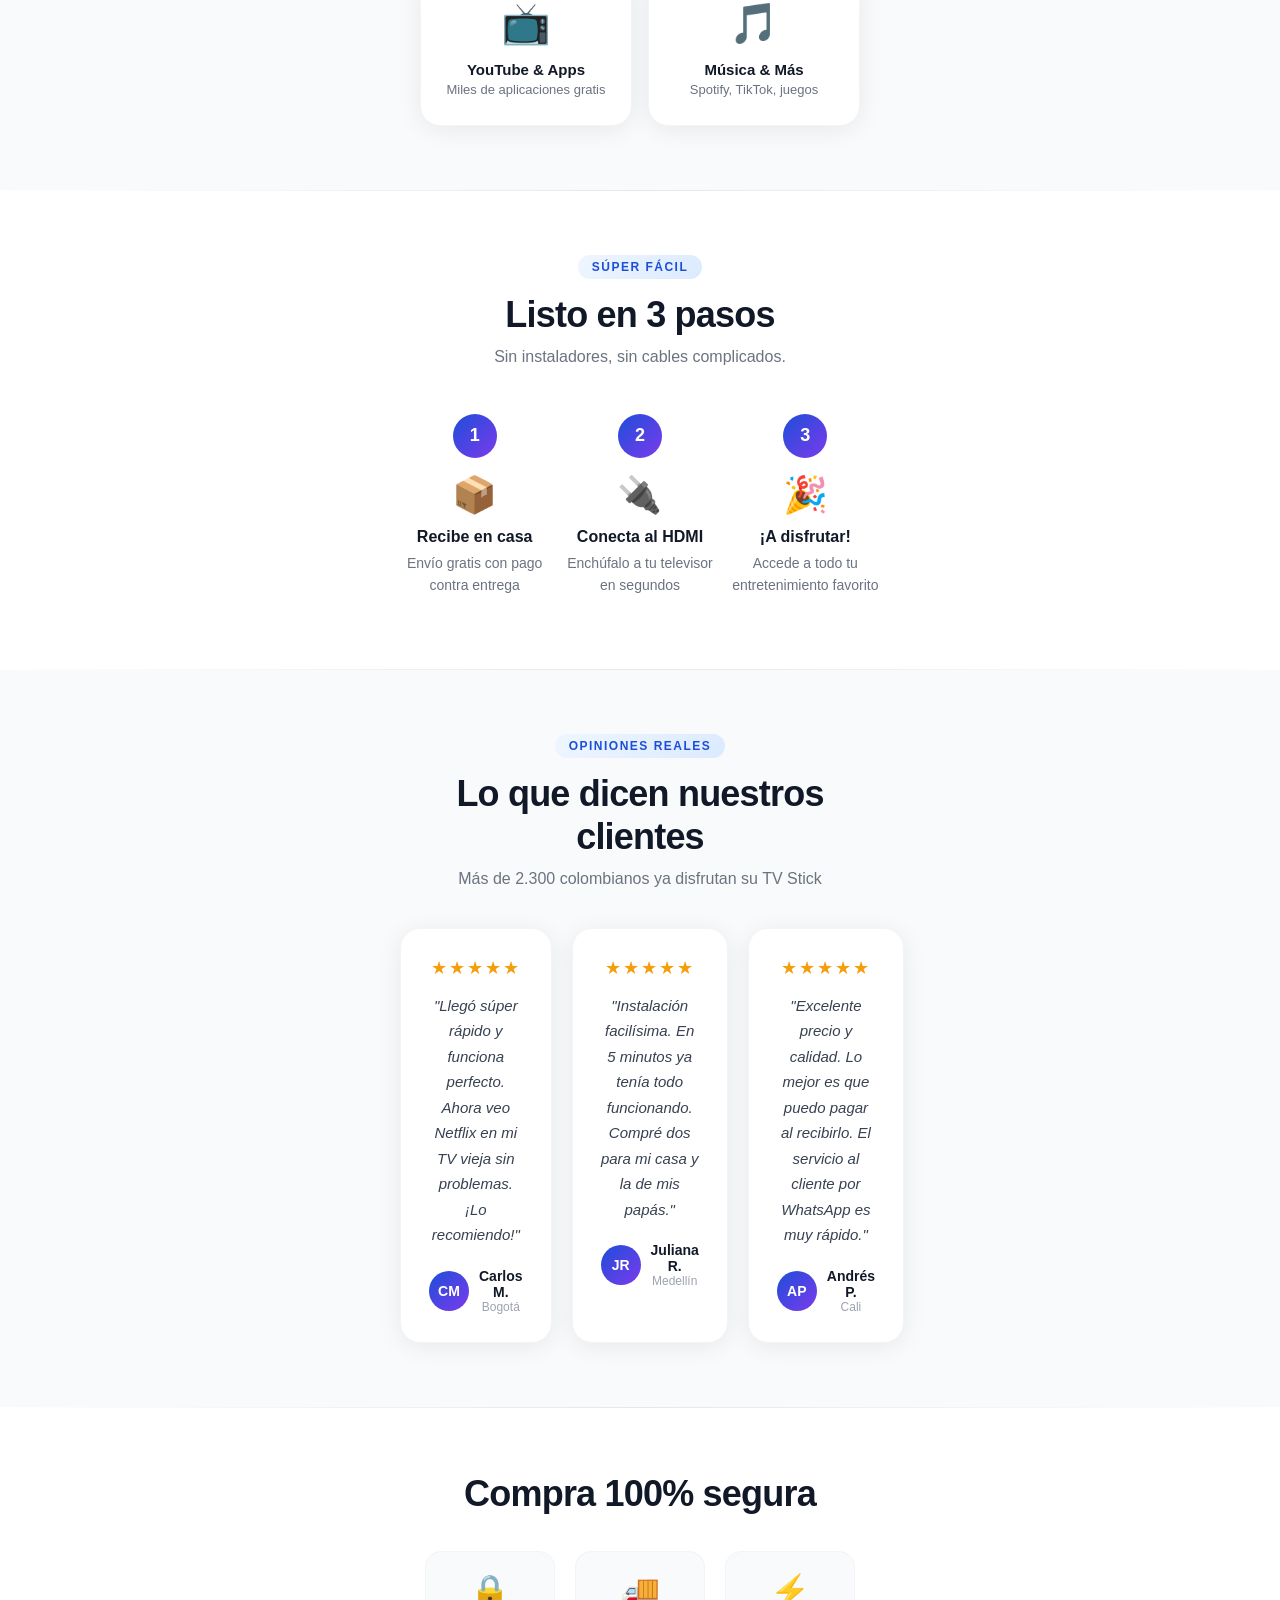
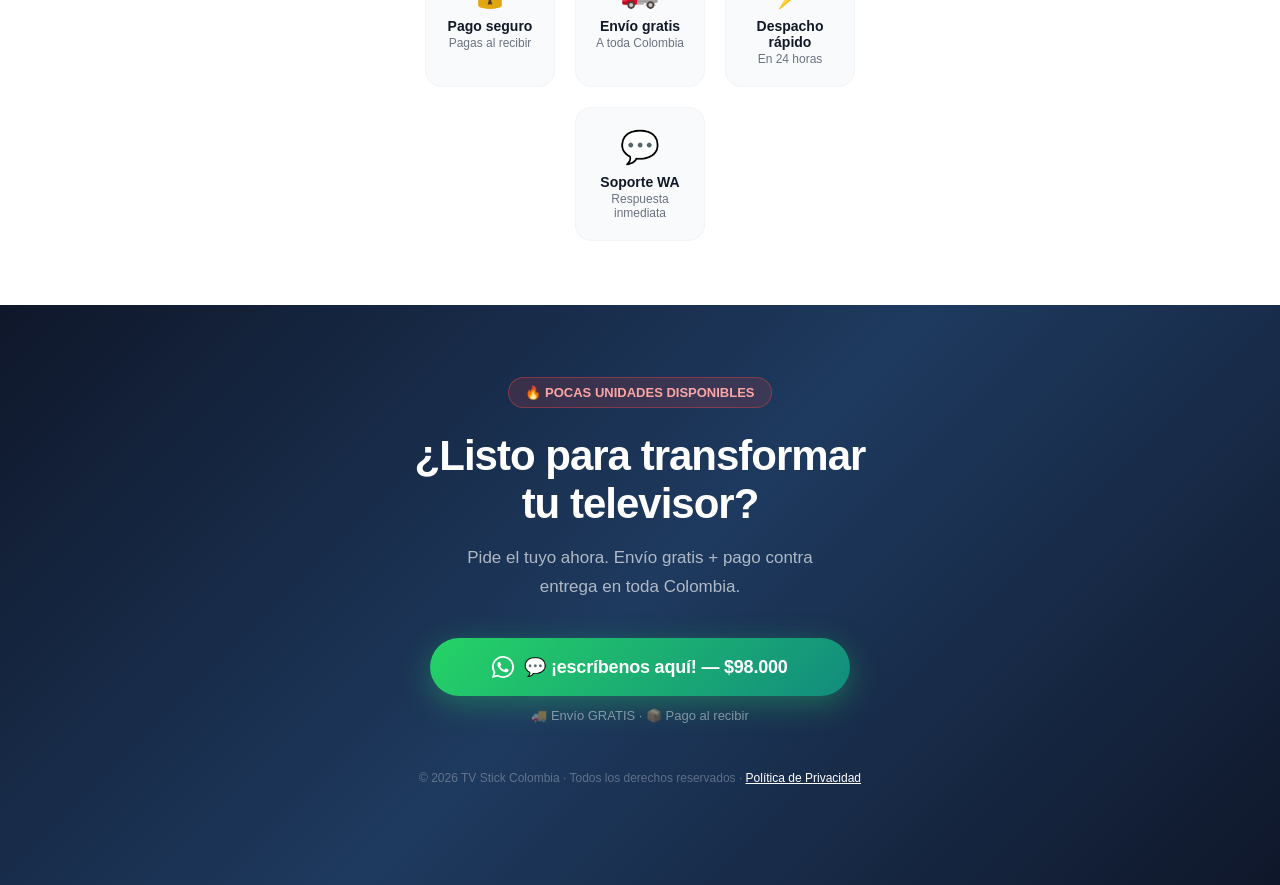
==== commit 652c9e75: "Update index.html" ====
--- a/index.html
+++ b/index.html
@@ -45,12 +45,6 @@
   </script>
 
 
-  <!-- Fonts -->
-  <link rel="preconnect" href="https://fonts.googleapis.com" />
-  <link rel="preconnect" href="https://fonts.gstatic.com" crossorigin />
-  <link href="https://fonts.googleapis.com/css2?family=Inter:wght@400;500;600;700;800;900&display=swap" rel="stylesheet" />
-  
-
   <link rel="stylesheet" href="style.css" />
 
     <!-- Estilos críticos: video, imagen y animación -->
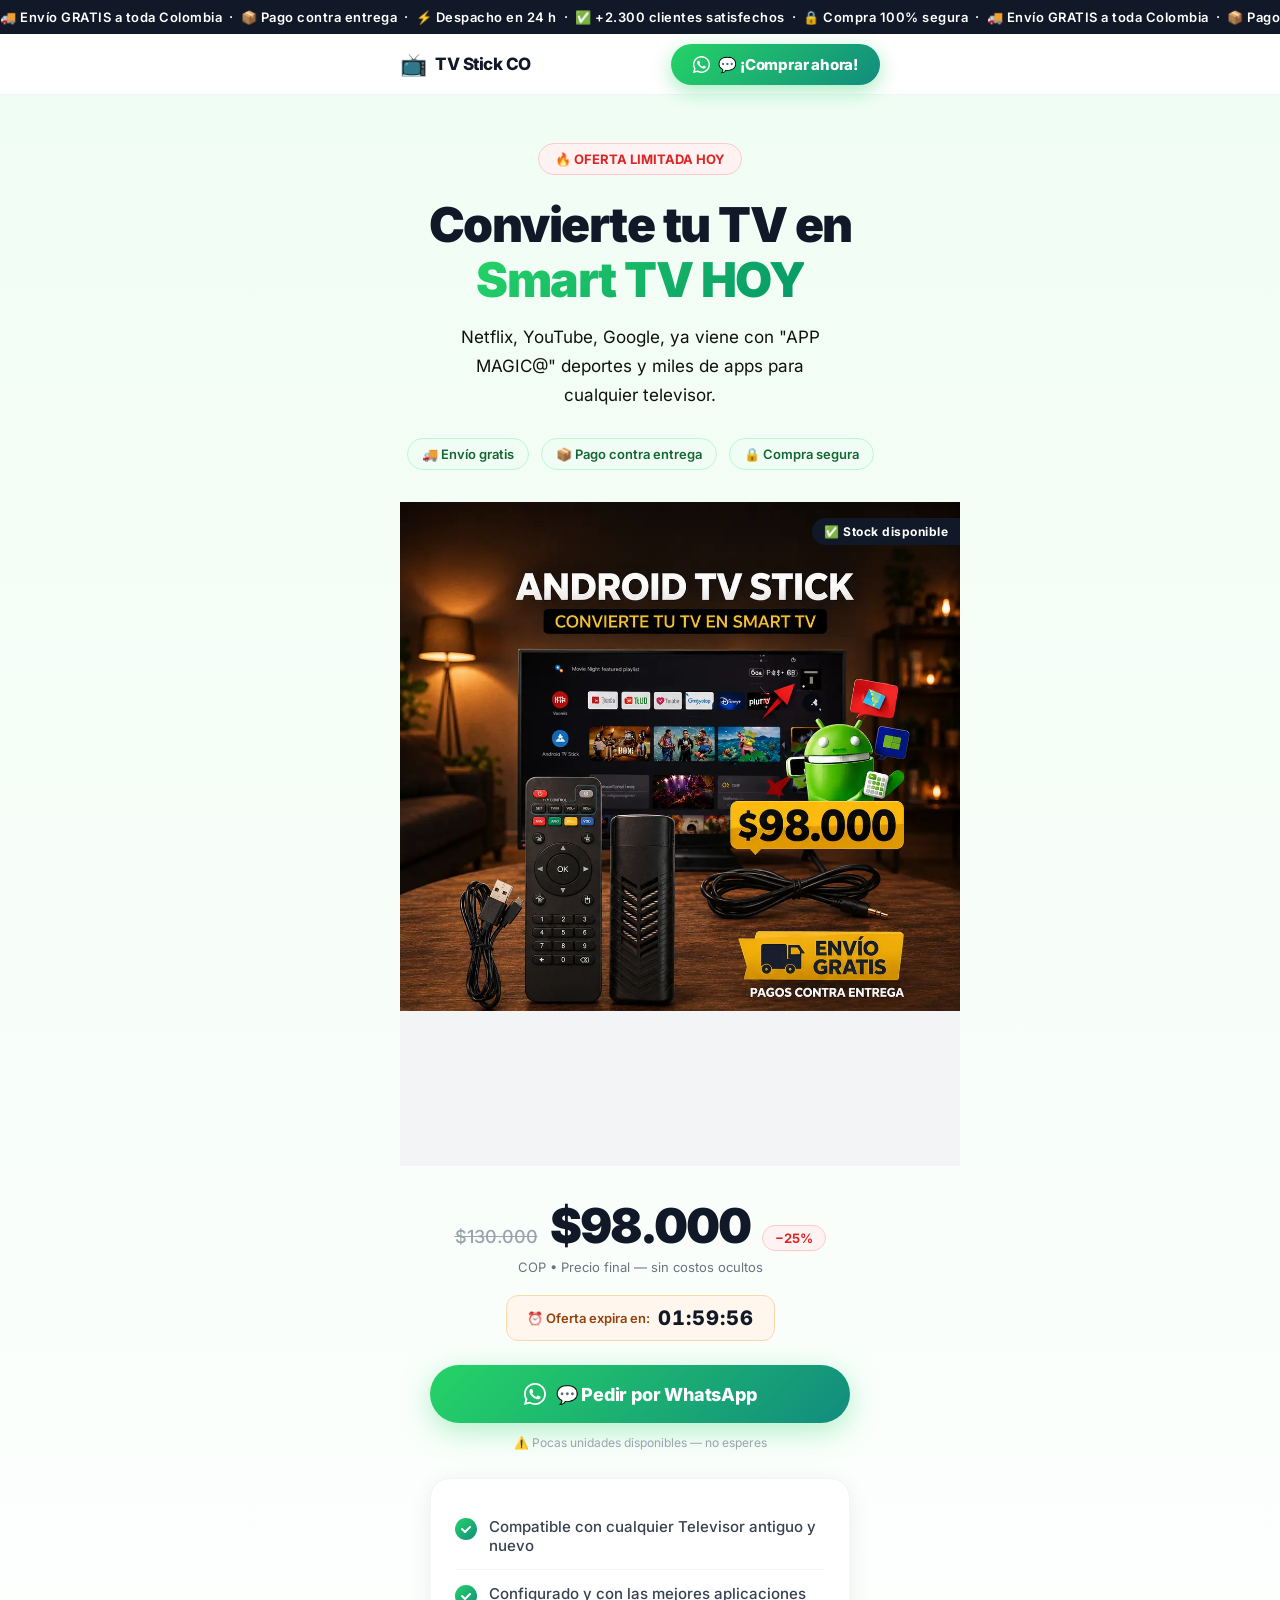
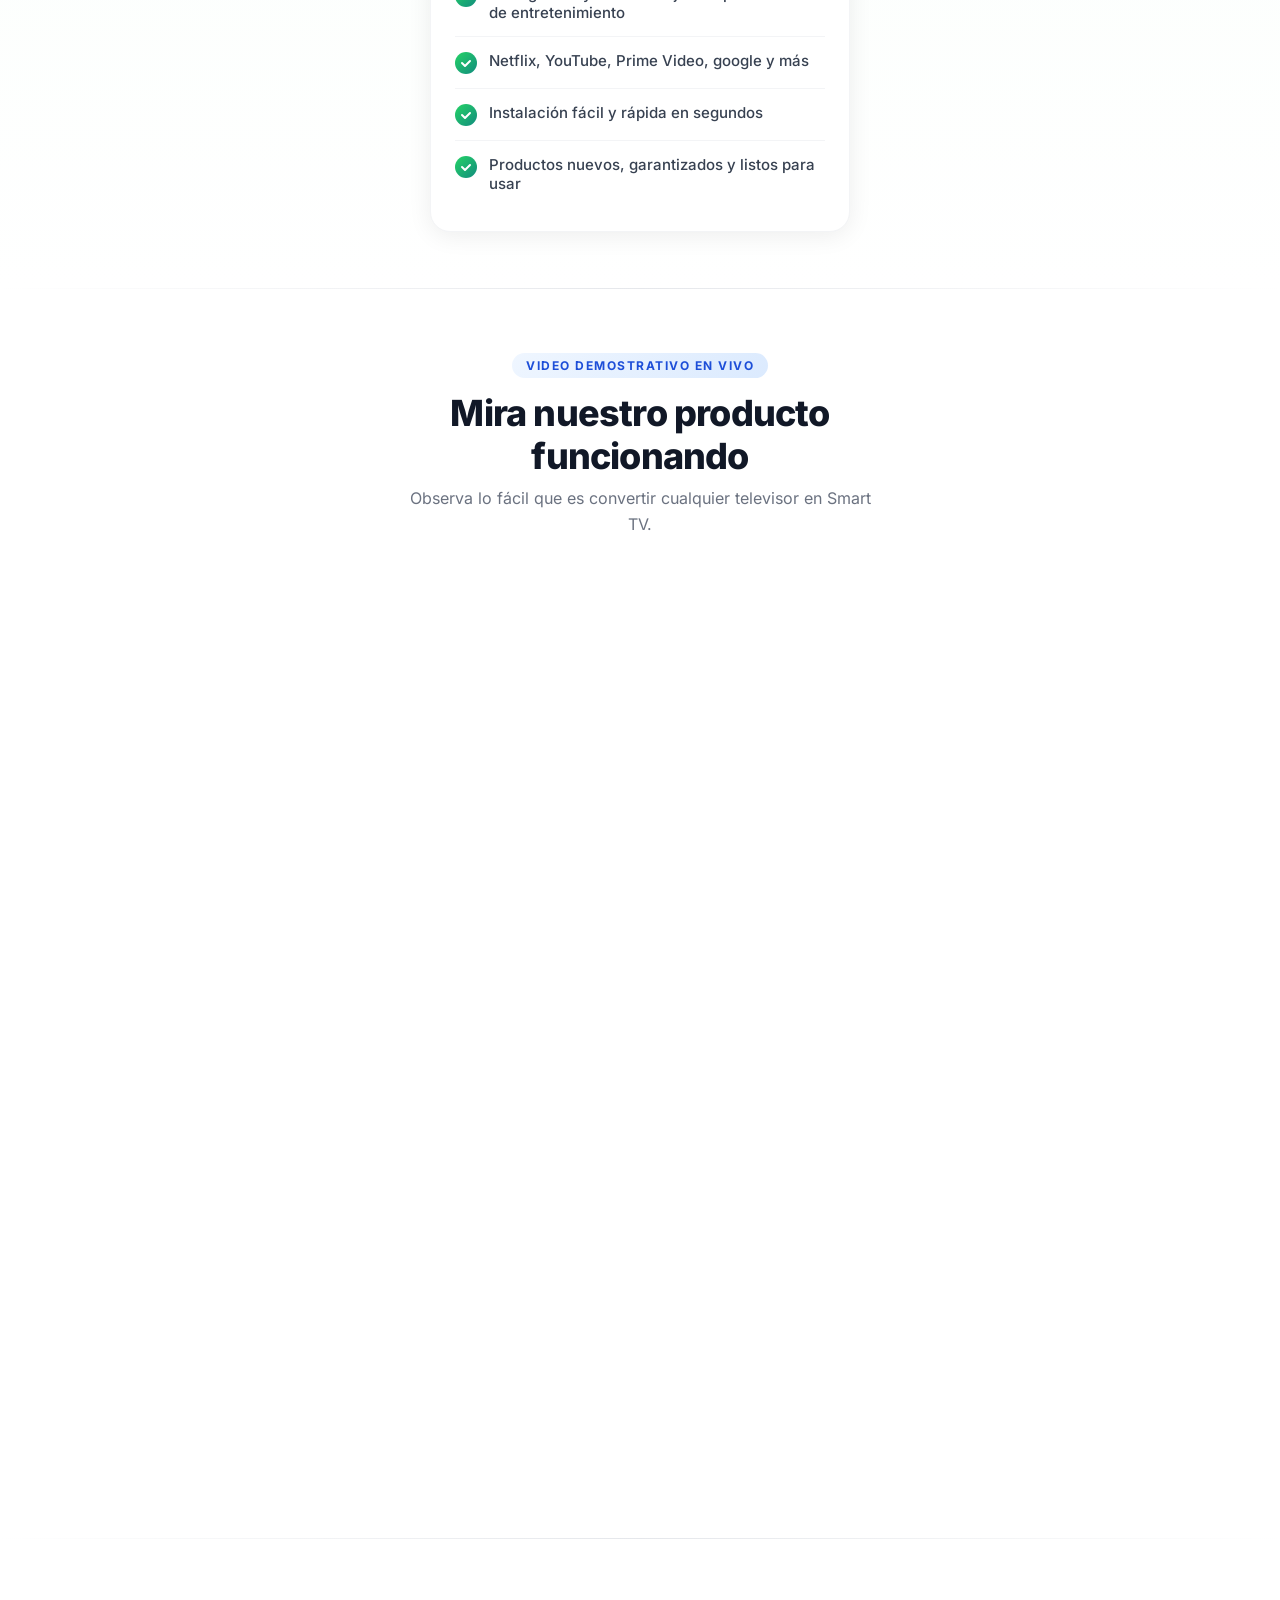
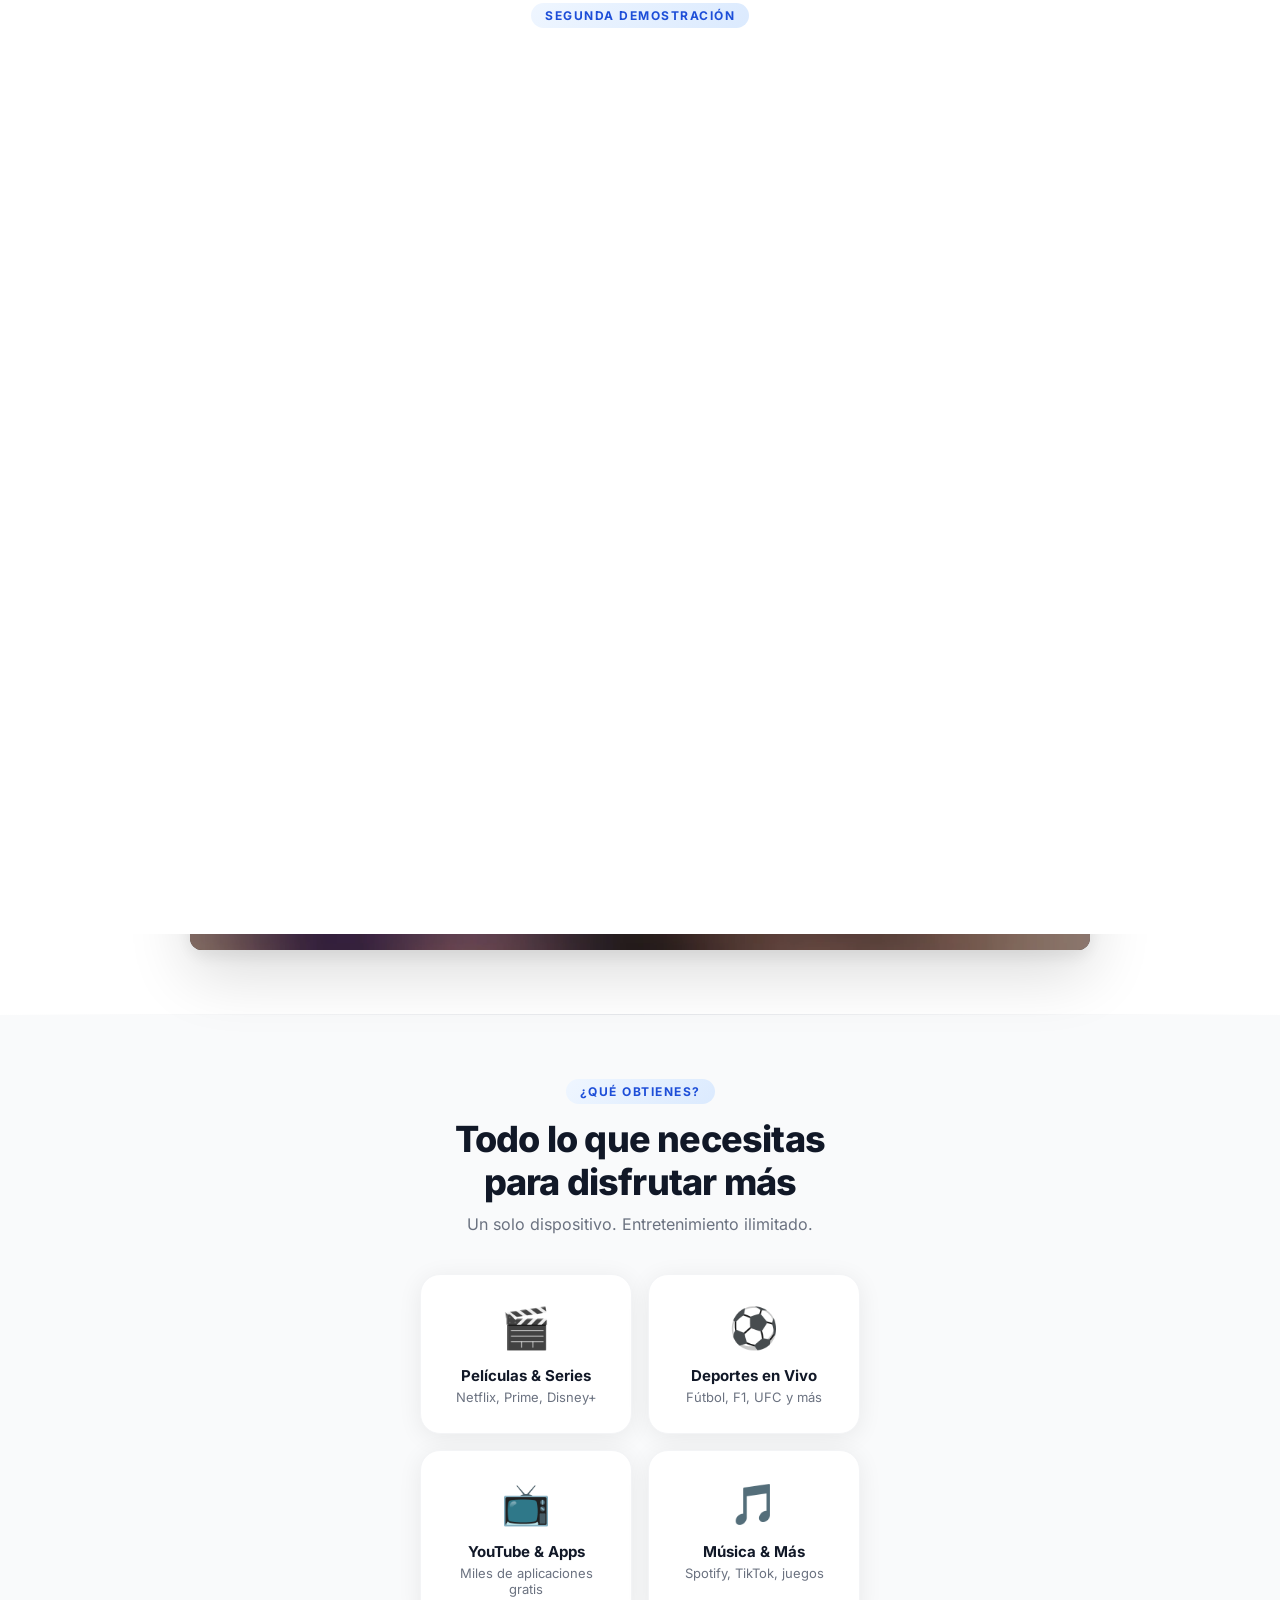
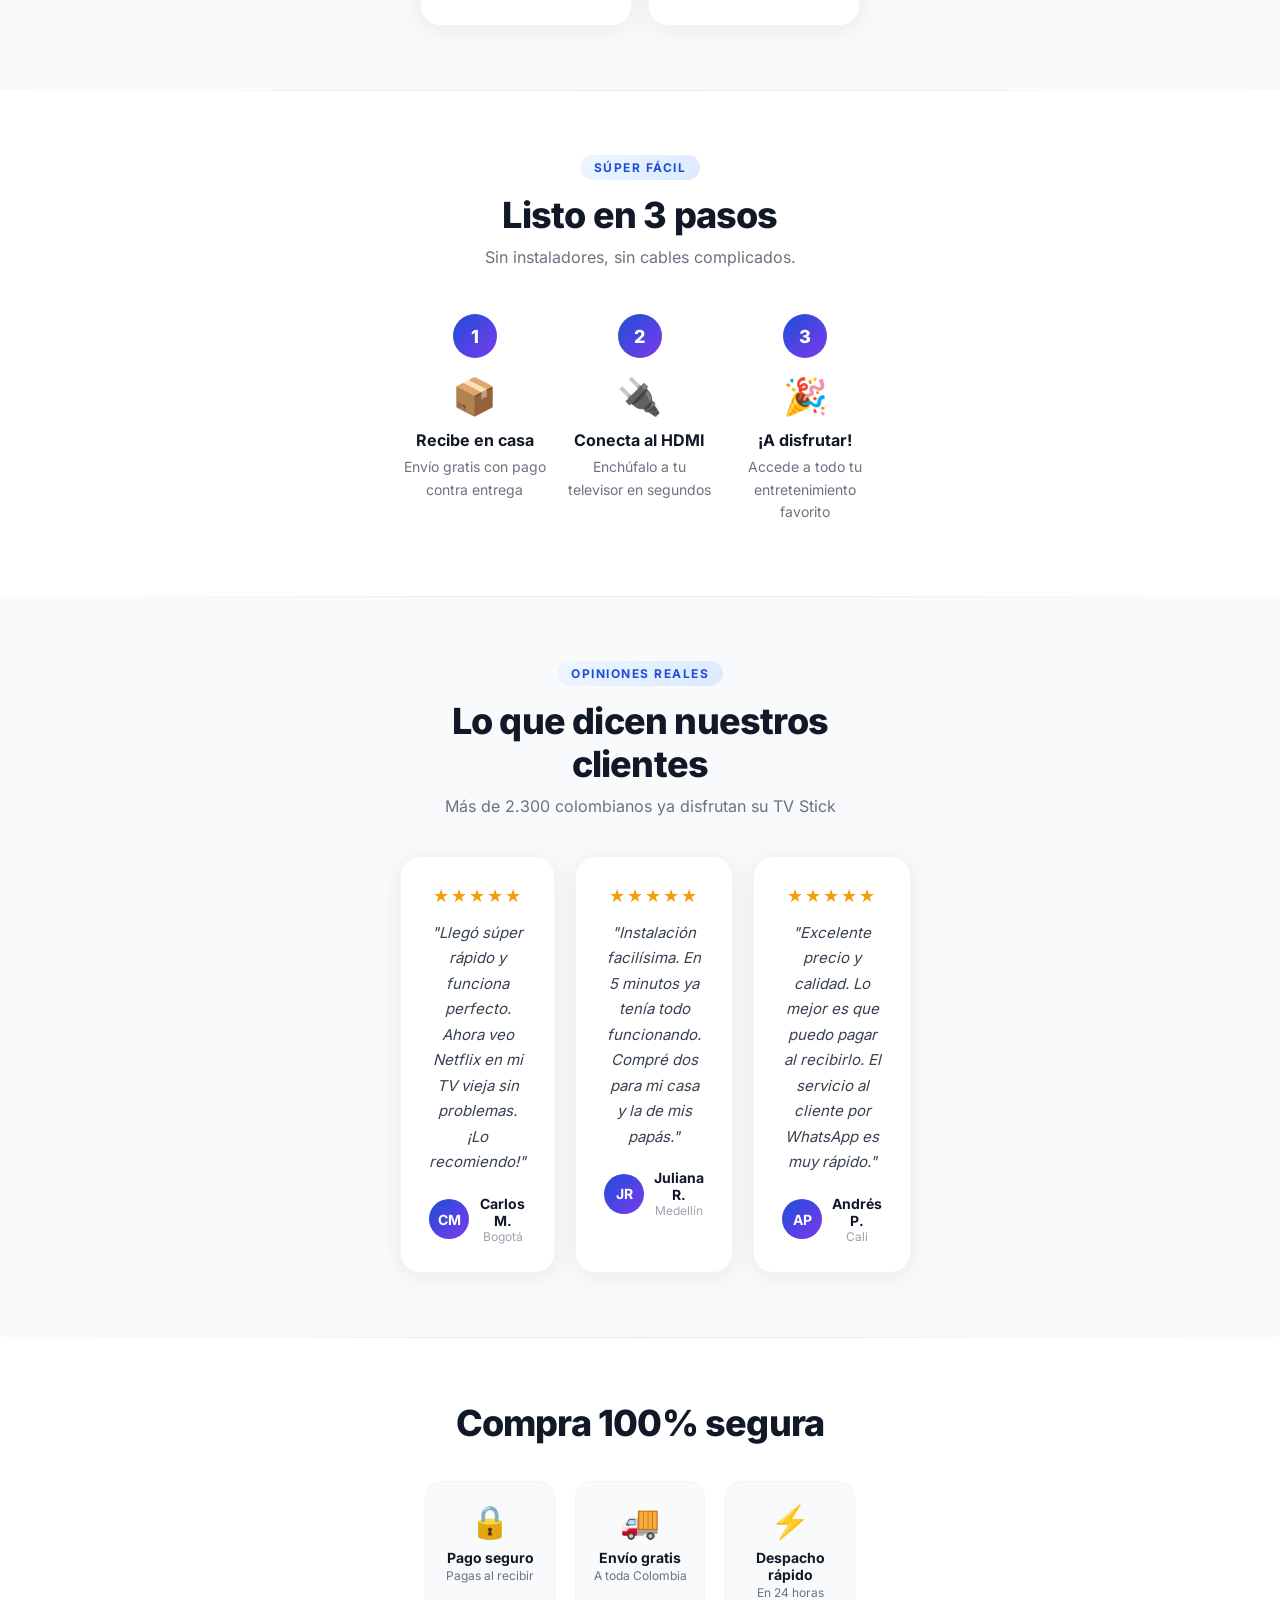
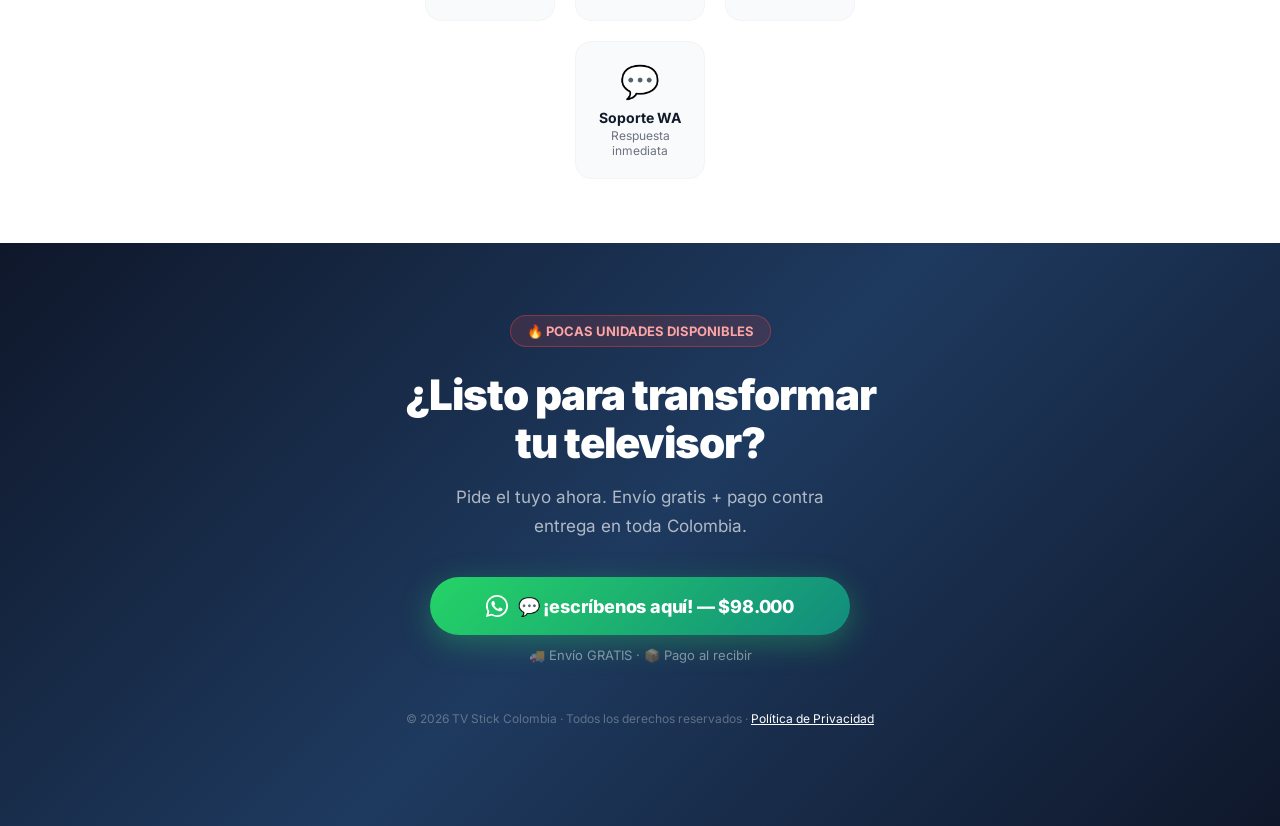
==== commit 44162964: "Update index.html" ====
--- a/index.html
+++ b/index.html
@@ -230,7 +230,7 @@
 
   <div class="divider"></div>
 
-    <!-- VIDEO 1 -->
+      <!-- VIDEO 1 -->
   <section class="section" style="overflow: visible;">
     <div class="container text-center">
       <span class="section-tag">Video demostrativo en vivo</span>
@@ -238,32 +238,29 @@
       <p class="section-sub">Observa lo fácil que es convertir cualquier televisor en Smart TV.</p>
     </div>
 
-    <div class="video-wrap responsive-video-wrap">
+    <div class="video-wrap responsive-video-wrap video-click-play" data-video-src="/LANDING-video-y-fotos--main/LANDING%20480p%20baja%20calidad.mp4">
       <video
         class="landing-video"
-        autoplay
         muted
         loop
         playsinline
         webkit-playsinline
         x5-playsinline
-        preload="metadata"
+        preload="none"
         disablePictureInPicture
         controlsList="nodownload noplaybackrate nofullscreen"
-        poster="/LANDING-video-y-fotos--main/IMG_20260518_172557_ktrojo.webp"
-      >
-        <source 
-        src="/LANDING-video-y-fotos--main/LANDING%20480p%20baja%20calidad.mp4" 
-        type="video/mp4" />
-
-        Tu navegador no soporta videos HTML5.
+        poster="/LANDING-video-y-fotos--main/IMG_20260518_172557_ktrojo.webp">
       </video>
-    </div>
-  </section>
+      <div class="video-play-overlay">
+        <button class="video-play-btn" aria-label="Reproducir video">▶</button>
+      </div>
+    </div>
+  </section>
+
   
 <div class="divider"></div>
 
-    <!-- VIDEO 2 -->
+      <!-- VIDEO 2 -->
   <section class="section" style="overflow: visible;">
     <div class="container text-center">
       <span class="section-tag">Segunda demostración</span>
@@ -289,19 +286,6 @@
     </div>
   </section>
 
-  <div class="divider"></div>
-
-  <!-- SOCIAL PROOF BAR -->
-  <section class="proof-bar">
-    <div class="container">
-      <div class="stats-row">
-        <div class="stat"><div class="stat-num">2.300+</div><div class="stat-label">Clientes felices</div></div>
-        <div class="stat"><div class="stat-num">4.9★</div><div class="stat-label">Calificación promedio</div></div>
-        <div class="stat"><div class="stat-num">98%</div><div class="stat-label">Recomiendan el producto</div></div>
-        <div class="stat"><div class="stat-num">24 h</div><div class="stat-label">Tiempo de envío</div></div>
-      </div>
-    </div>
-  </section>
 
   <div class="divider"></div>
 
--- a/style.css
+++ b/style.css
@@ -1,3 +1,47 @@
+/* ── INTER SELF-HOSTED ── */
+@font-face {
+  font-display: swap;
+  font-family: 'Inter';
+  font-style: normal;
+  font-weight: 400;
+  src: url('/fonts/inter-v20-latin-regular.woff2') format('woff2');
+}
+@font-face {
+  font-display: swap;
+  font-family: 'Inter';
+  font-style: normal;
+  font-weight: 500;
+  src: url('/fonts/inter-v20-latin-500.woff2') format('woff2');
+}
+@font-face {
+  font-display: swap;
+  font-family: 'Inter';
+  font-style: normal;
+  font-weight: 600;
+  src: url('/fonts/inter-v20-latin-600.woff2') format('woff2');
+}
+@font-face {
+  font-display: swap;
+  font-family: 'Inter';
+  font-style: normal;
+  font-weight: 700;
+  src: url('/fonts/inter-v20-latin-700.woff2') format('woff2');
+}
+@font-face {
+  font-display: swap;
+  font-family: 'Inter';
+  font-style: normal;
+  font-weight: 800;
+  src: url('/fonts/inter-v20-latin-800.woff2') format('woff2');
+}
+@font-face {
+  font-display: swap;
+  font-family: 'Inter';
+  font-style: normal;
+  font-weight: 900;
+  src: url('/fonts/inter-v20-latin-900.woff2') format('woff2');
+}
+
 /* ── RESET & BASE ── */
 *, *::before, *::after { box-sizing: border-box; margin: 0; padding: 0; }
 html { scroll-behavior: smooth; overflow-x: hidden; }
@@ -673,7 +717,16 @@
 .video-play-btn:hover {
   transform: scale(1.08);
 }
-/* Ocultar overlay cuando el video está reproduciéndose */
+
+
+/* Overlay invisible al reproducir, pero sigue capturando clics */
 .video-click-play.playing .video-play-overlay {
-  display: none;
-}
+  opacity: 0;
+  transition: opacity 0.3s;
+}
+/* Al pasar el mouse o tocar, muestra el botón de pausa */
+.video-click-play.playing:hover .video-play-overlay,
+.video-click-play.playing:active .video-play-overlay {
+  opacity: 1;
+}
+
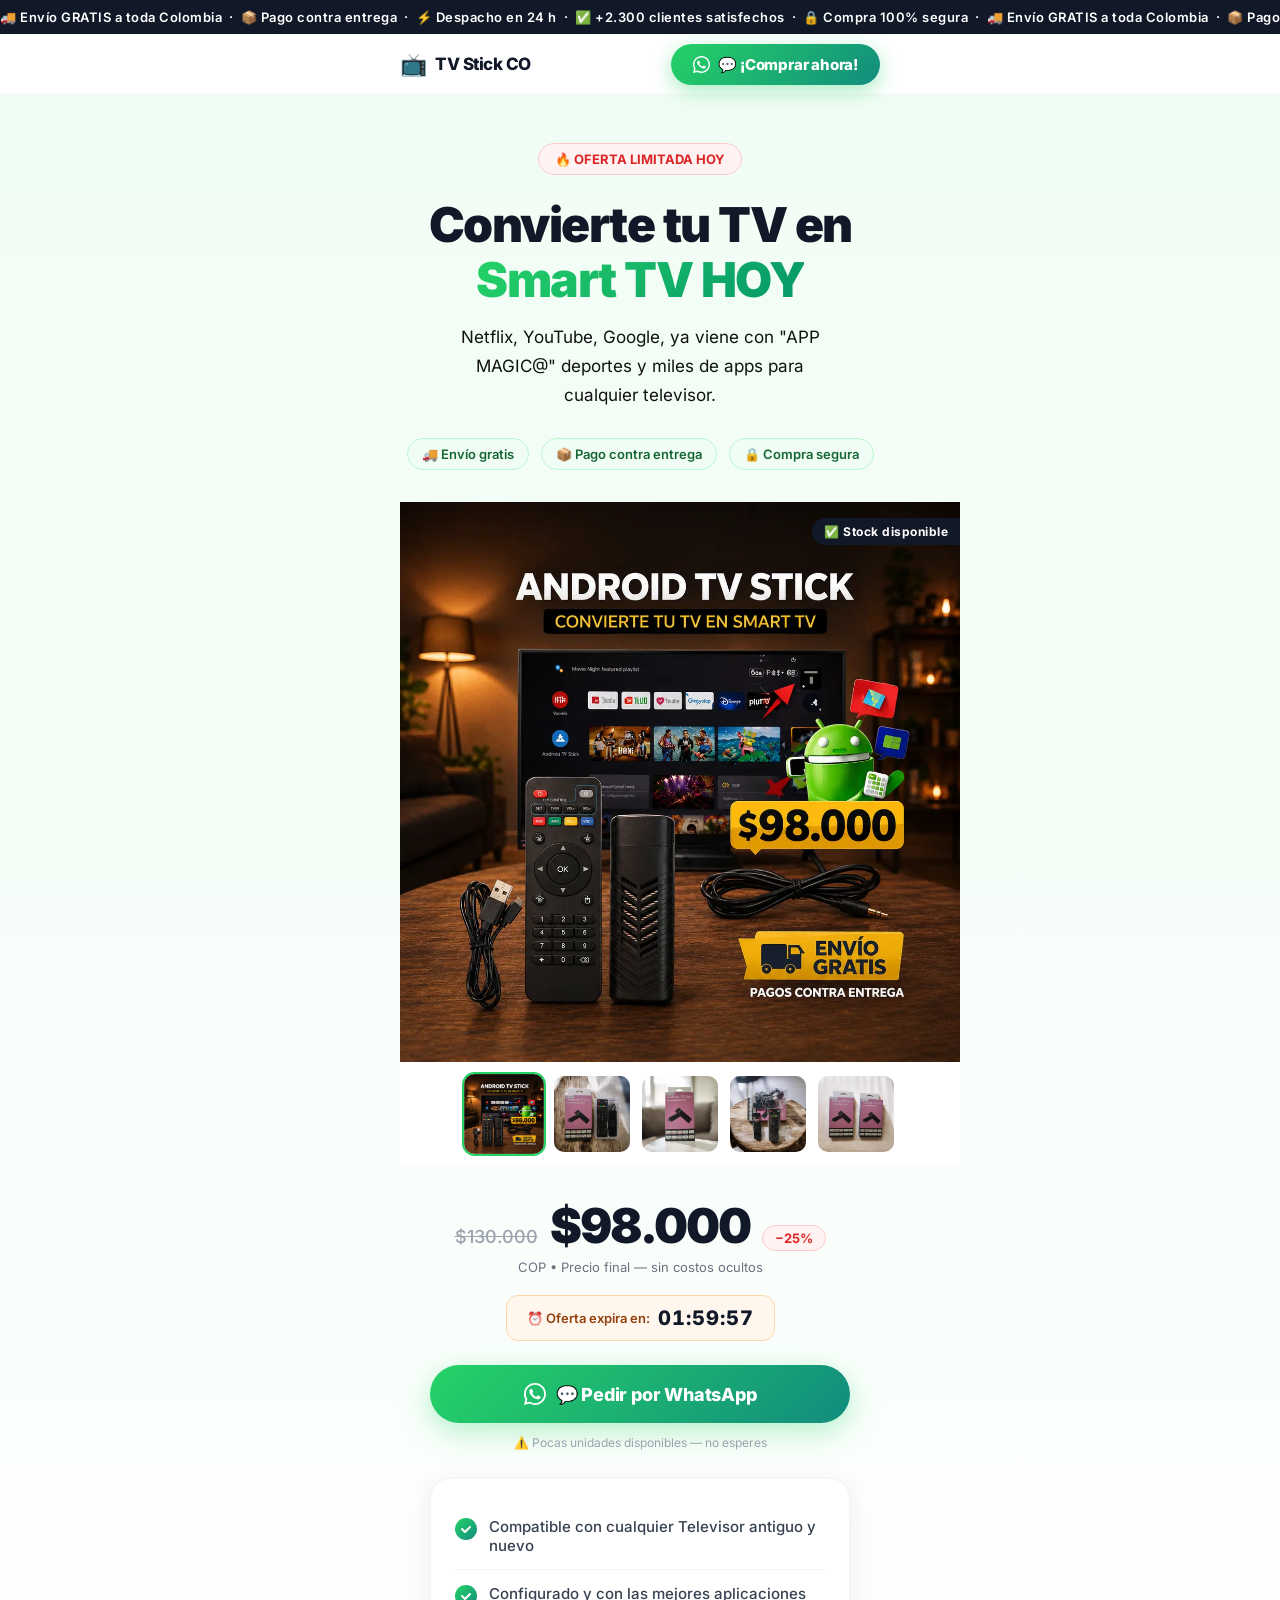
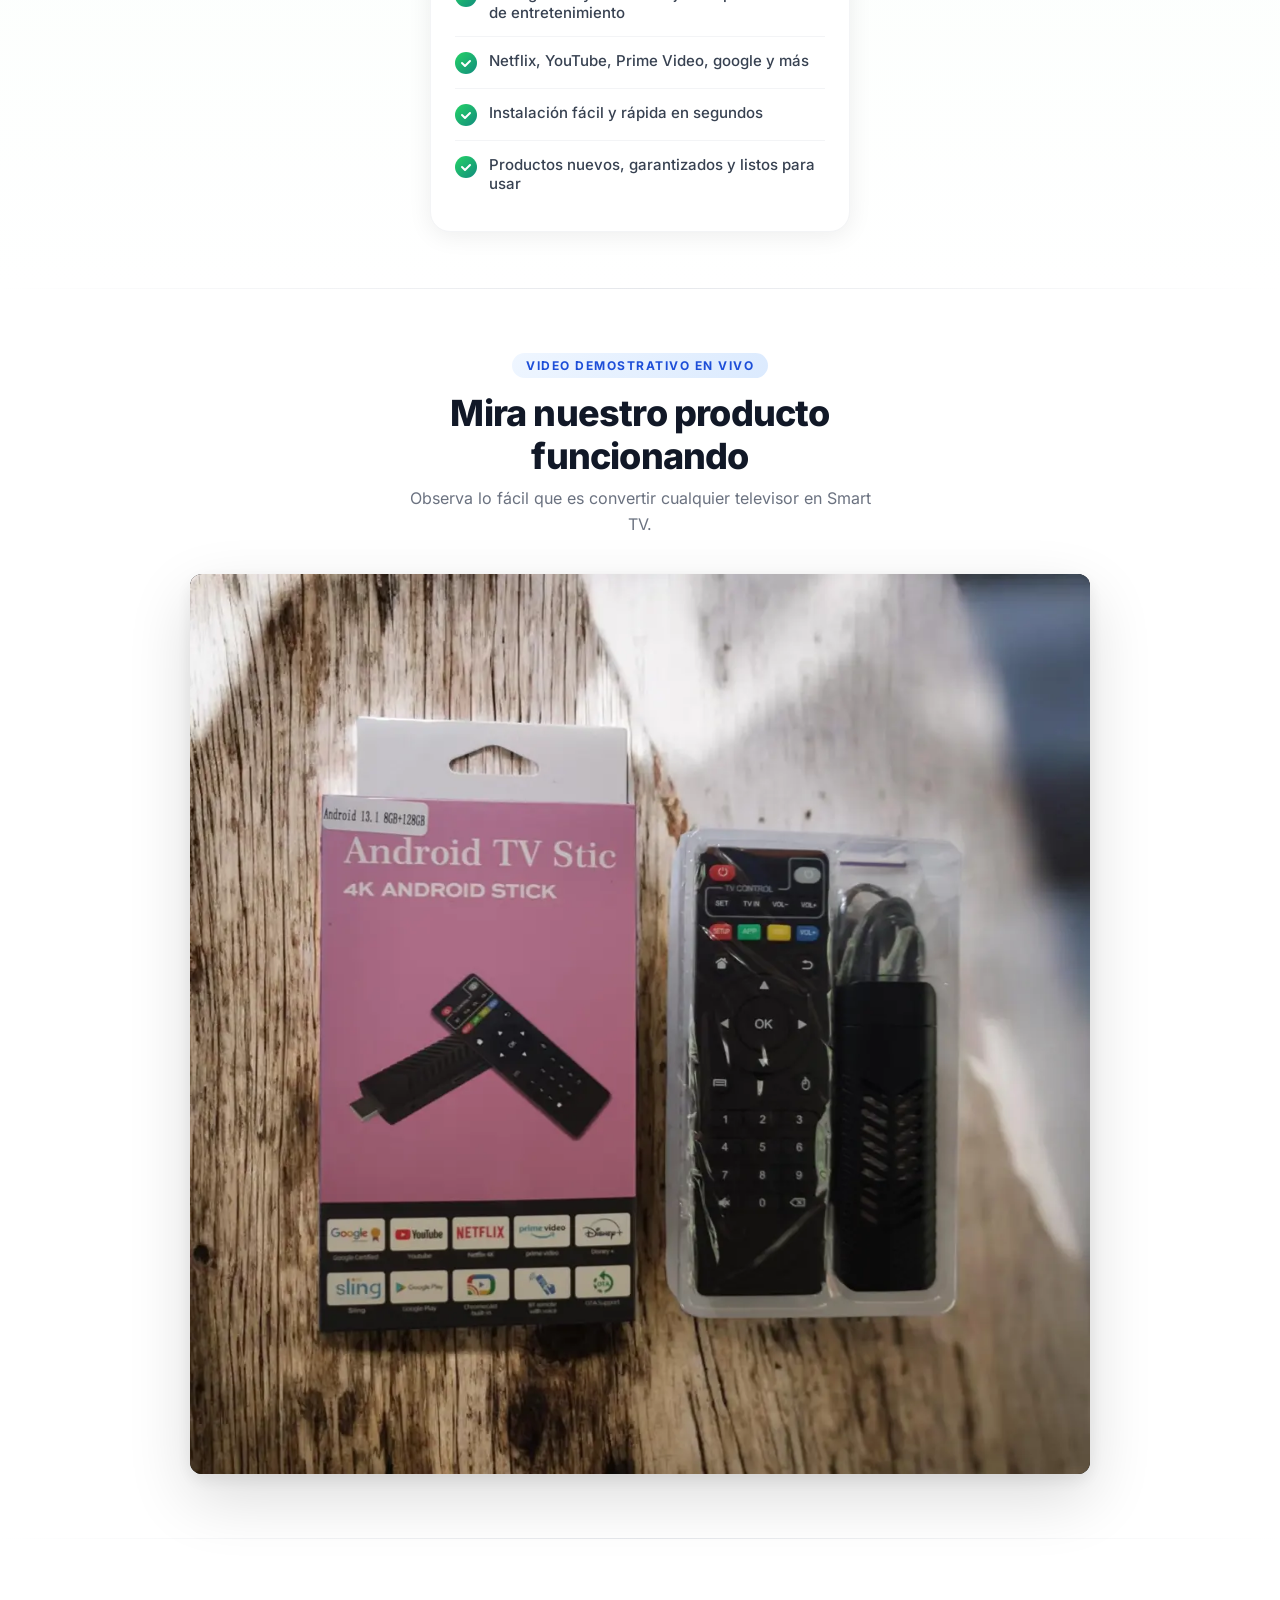
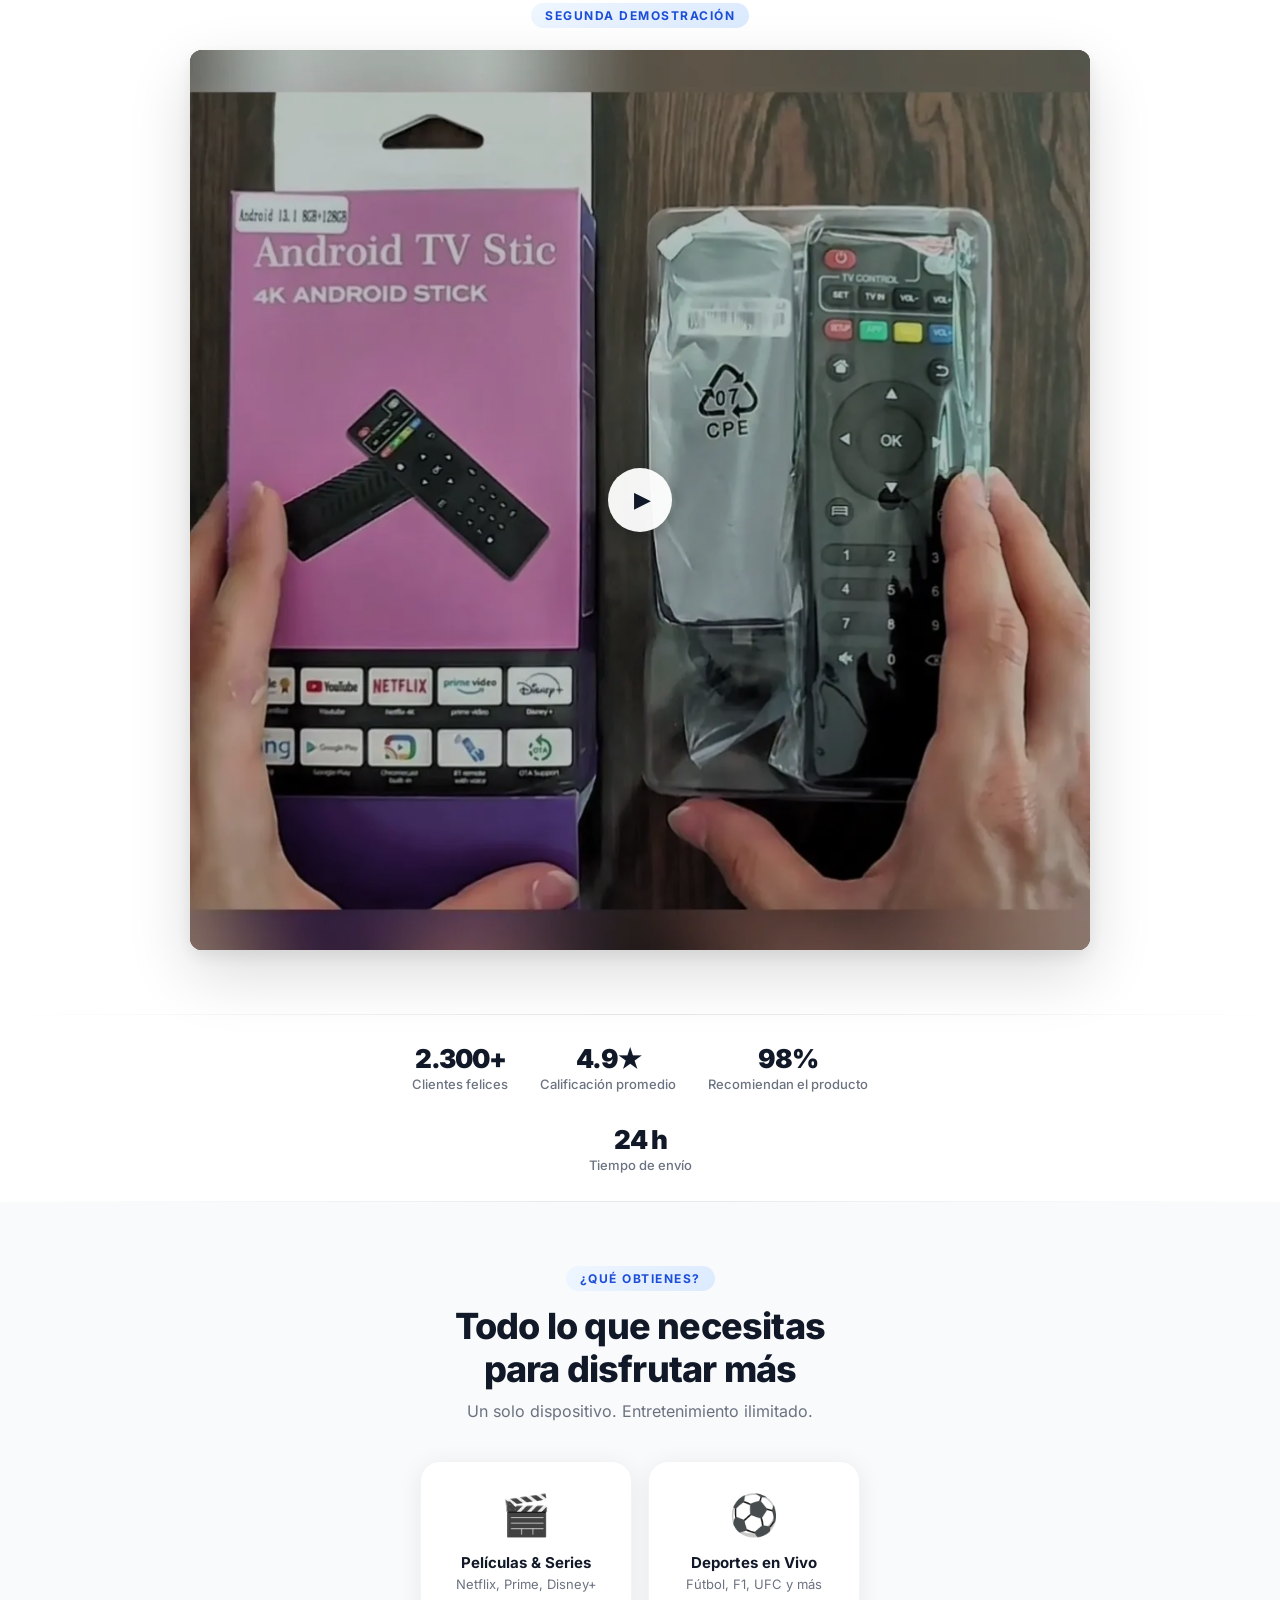
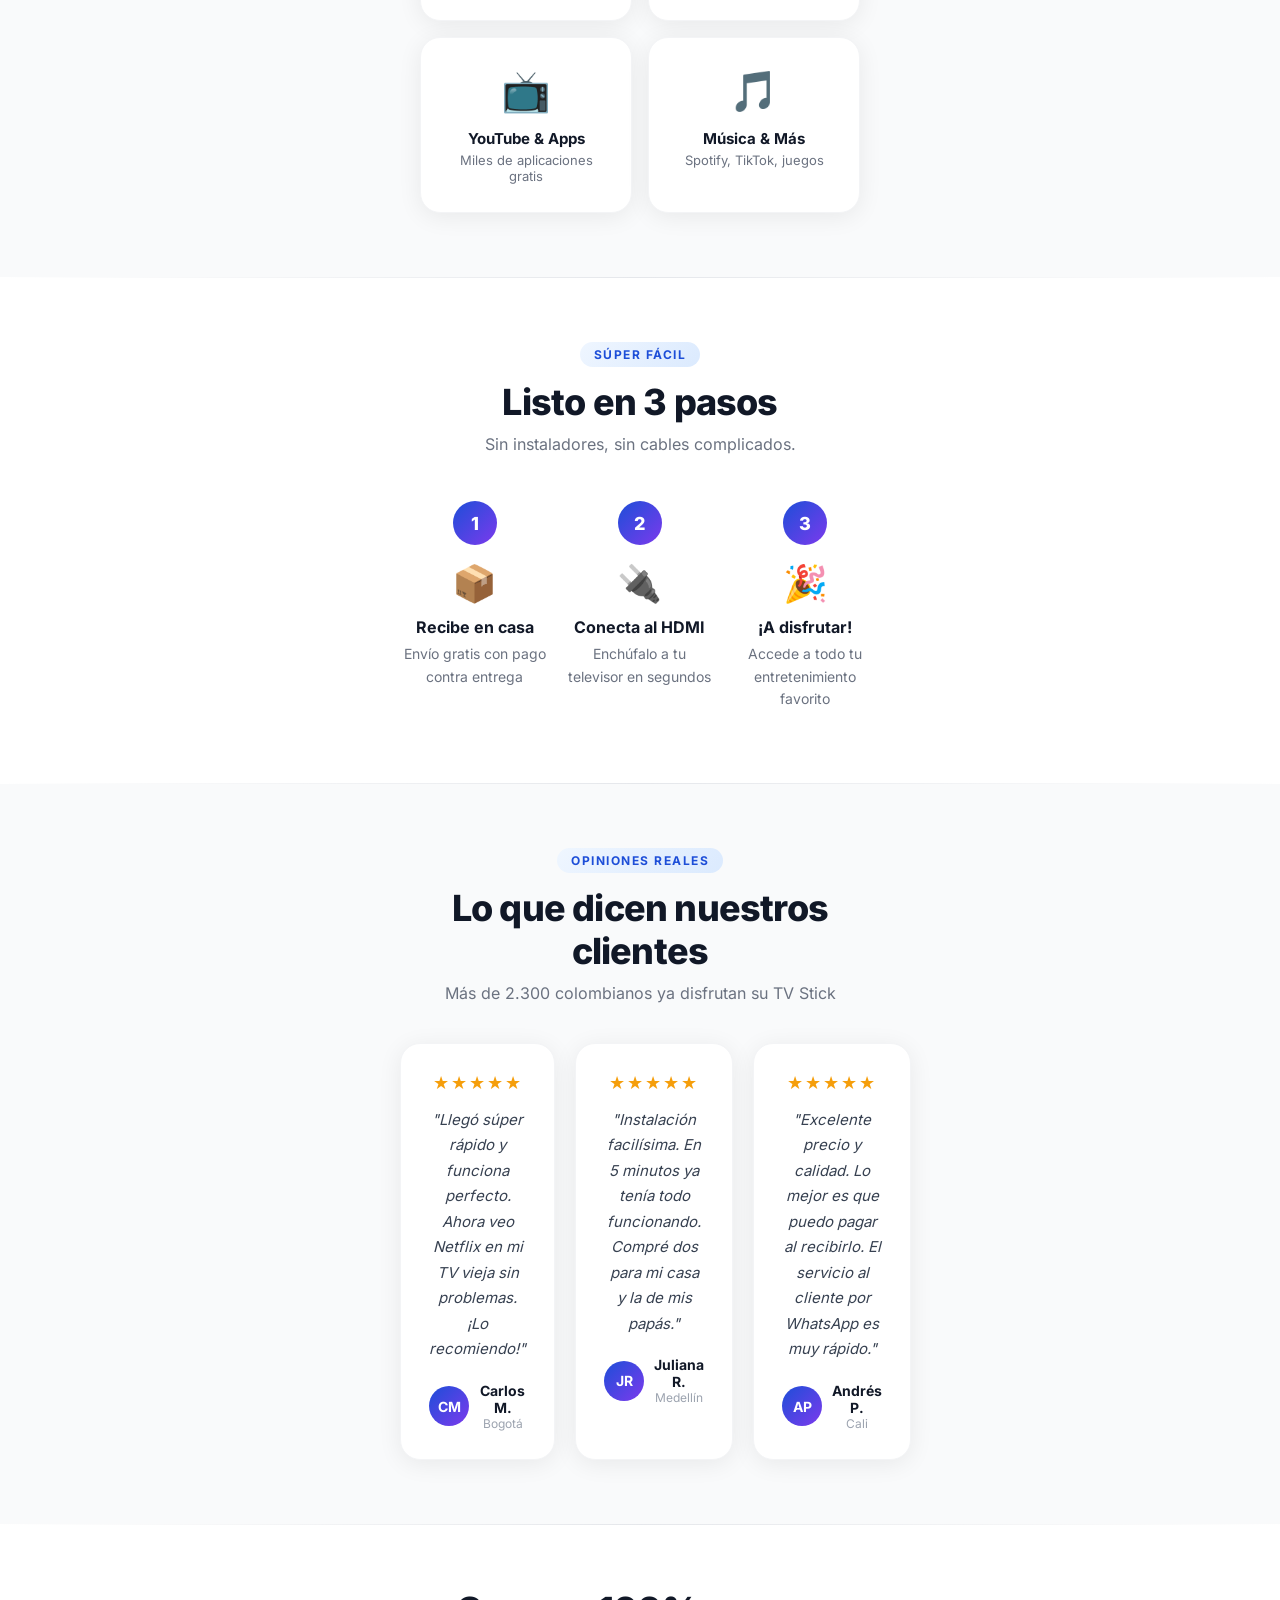
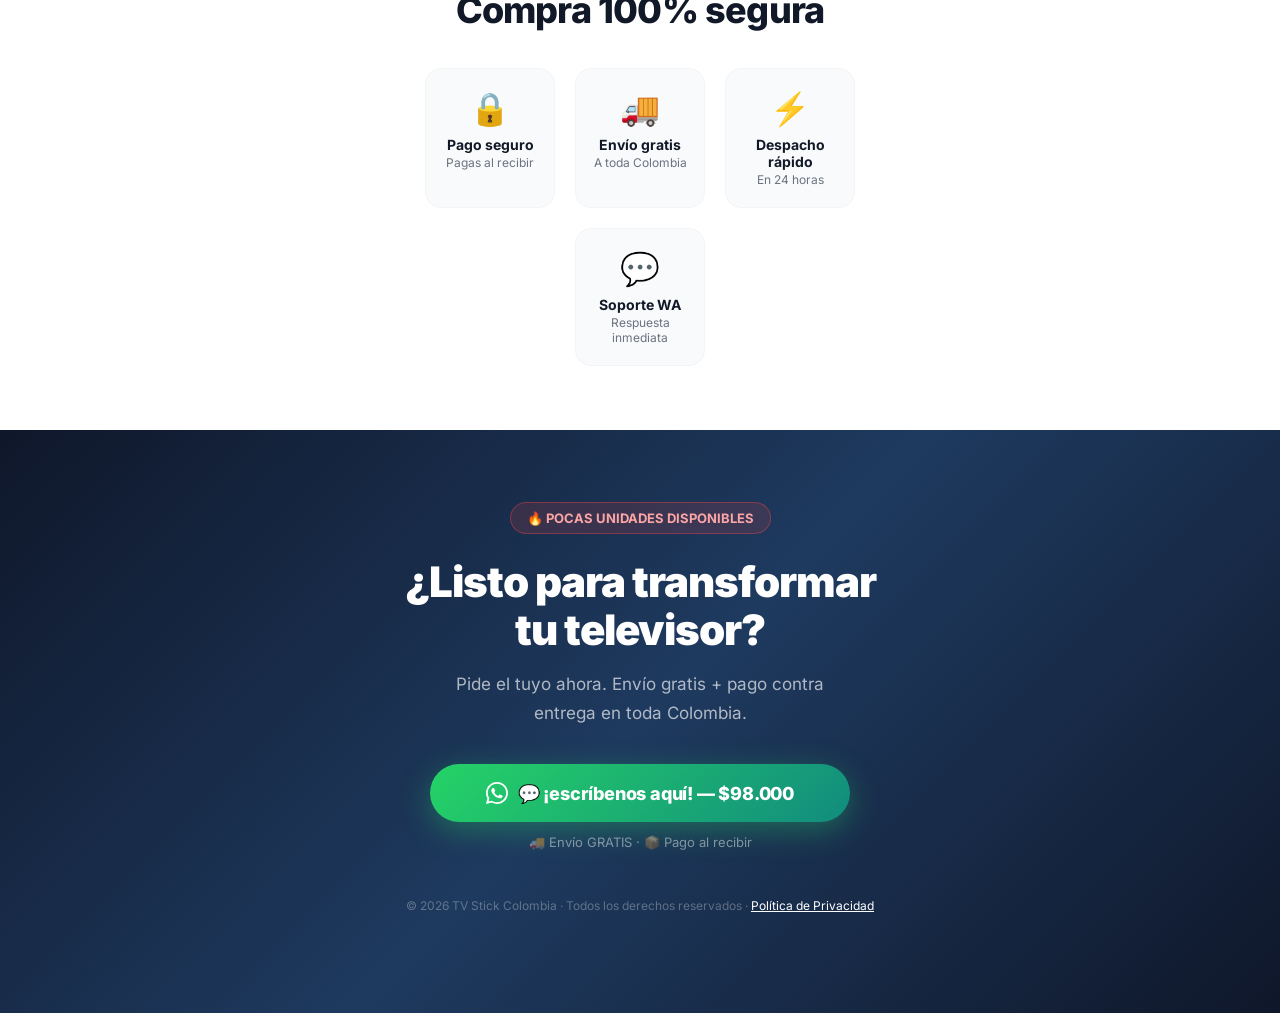
==== commit 536a62a2: "Update index.html" ====
--- a/index.html
+++ b/index.html
@@ -230,7 +230,7 @@
 
   <div class="divider"></div>
 
-      <!-- VIDEO 1 -->
+    <!-- VIDEO 1 -->
   <section class="section" style="overflow: visible;">
     <div class="container text-center">
       <span class="section-tag">Video demostrativo en vivo</span>
@@ -238,29 +238,32 @@
       <p class="section-sub">Observa lo fácil que es convertir cualquier televisor en Smart TV.</p>
     </div>
 
-    <div class="video-wrap responsive-video-wrap video-click-play" data-video-src="/LANDING-video-y-fotos--main/LANDING%20480p%20baja%20calidad.mp4">
+    <div class="video-wrap responsive-video-wrap">
       <video
         class="landing-video"
+        autoplay
         muted
         loop
         playsinline
         webkit-playsinline
         x5-playsinline
-        preload="none"
+        preload="metadata"
         disablePictureInPicture
         controlsList="nodownload noplaybackrate nofullscreen"
-        poster="/LANDING-video-y-fotos--main/IMG_20260518_172557_ktrojo.webp">
+        poster="/LANDING-video-y-fotos--main/IMG_20260518_172557_ktrojo.webp"
+      >
+        <source 
+        src="/LANDING-video-y-fotos--main/LANDING%20480p%20baja%20calidad.mp4" 
+        type="video/mp4" />
+
+        Tu navegador no soporta videos HTML5.
       </video>
-      <div class="video-play-overlay">
-        <button class="video-play-btn" aria-label="Reproducir video">▶</button>
-      </div>
-    </div>
-  </section>
-
+    </div>
+  </section>
   
 <div class="divider"></div>
 
-      <!-- VIDEO 2 -->
+    <!-- VIDEO 2 -->
   <section class="section" style="overflow: visible;">
     <div class="container text-center">
       <span class="section-tag">Segunda demostración</span>
@@ -286,6 +289,19 @@
     </div>
   </section>
 
+  <div class="divider"></div>
+
+  <!-- SOCIAL PROOF BAR -->
+  <section class="proof-bar">
+    <div class="container">
+      <div class="stats-row">
+        <div class="stat"><div class="stat-num">2.300+</div><div class="stat-label">Clientes felices</div></div>
+        <div class="stat"><div class="stat-num">4.9★</div><div class="stat-label">Calificación promedio</div></div>
+        <div class="stat"><div class="stat-num">98%</div><div class="stat-label">Recomiendan el producto</div></div>
+        <div class="stat"><div class="stat-num">24 h</div><div class="stat-label">Tiempo de envío</div></div>
+      </div>
+    </div>
+  </section>
 
   <div class="divider"></div>
 
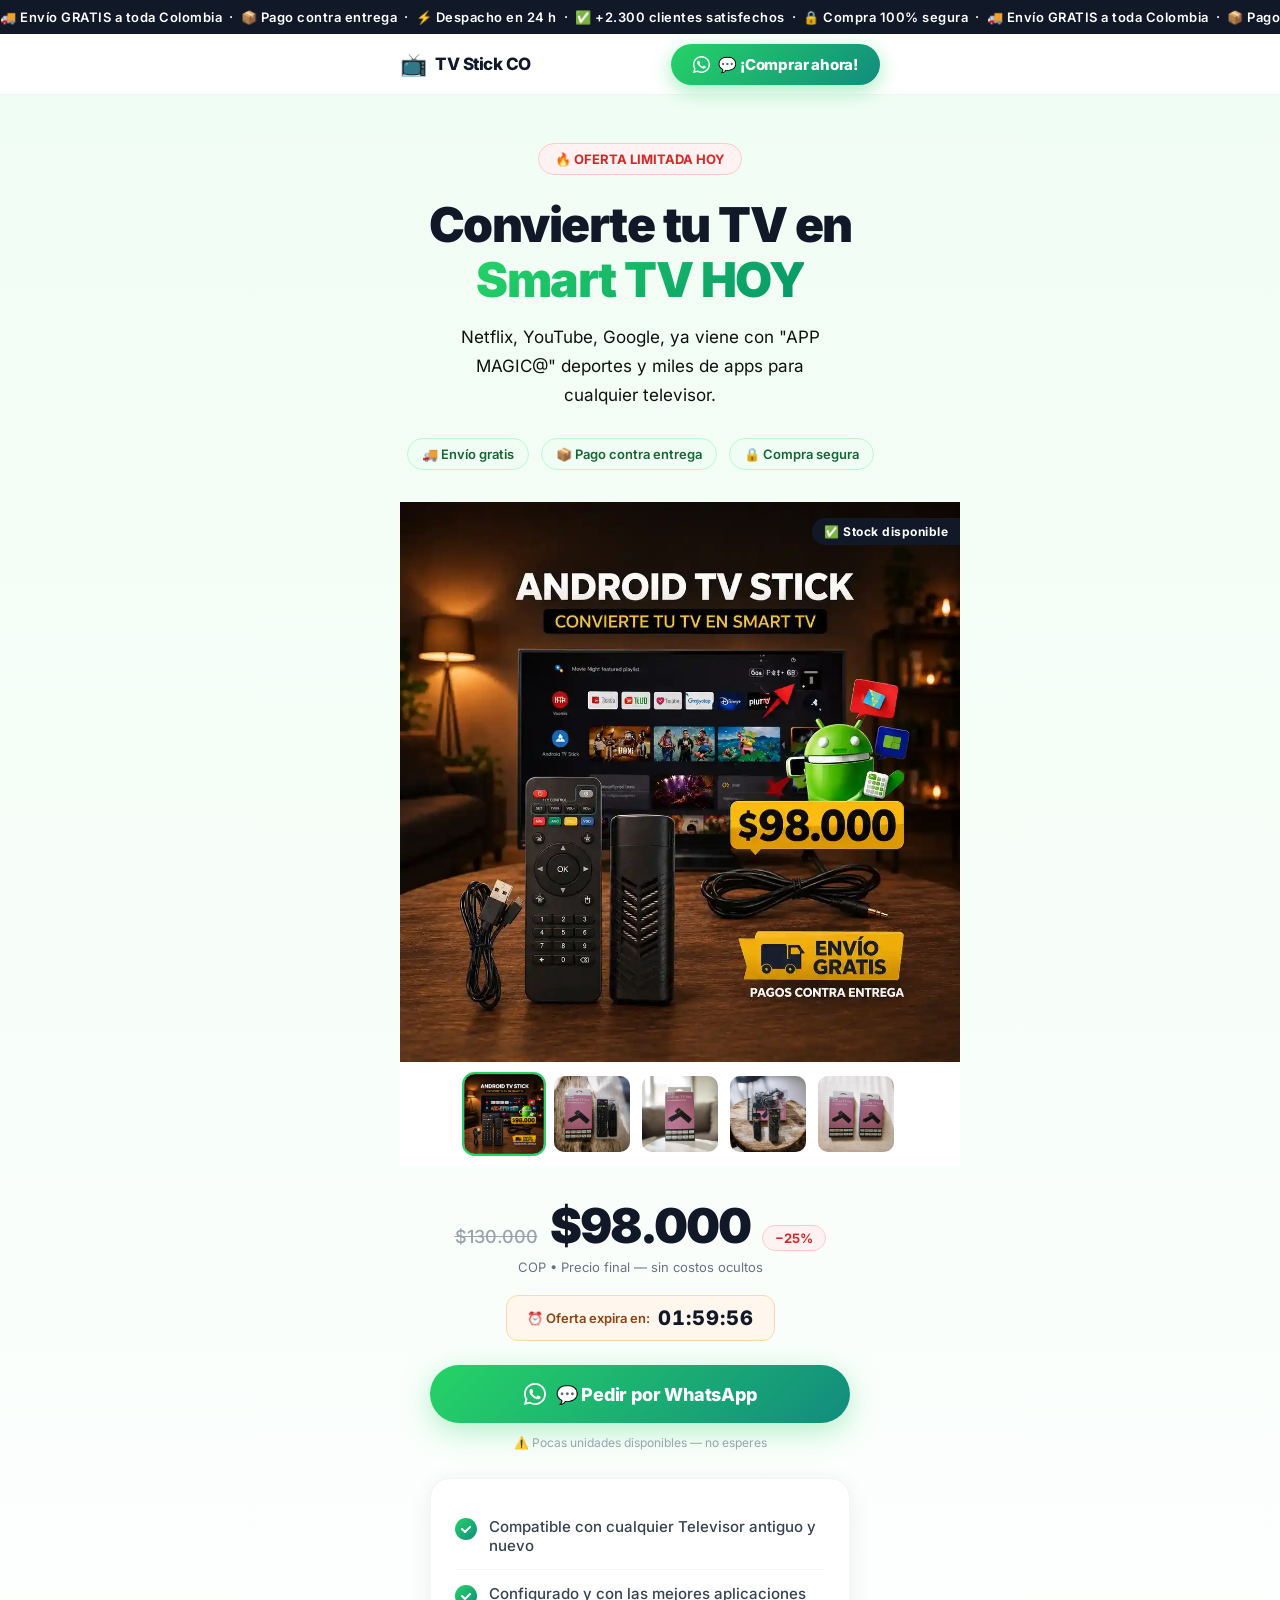
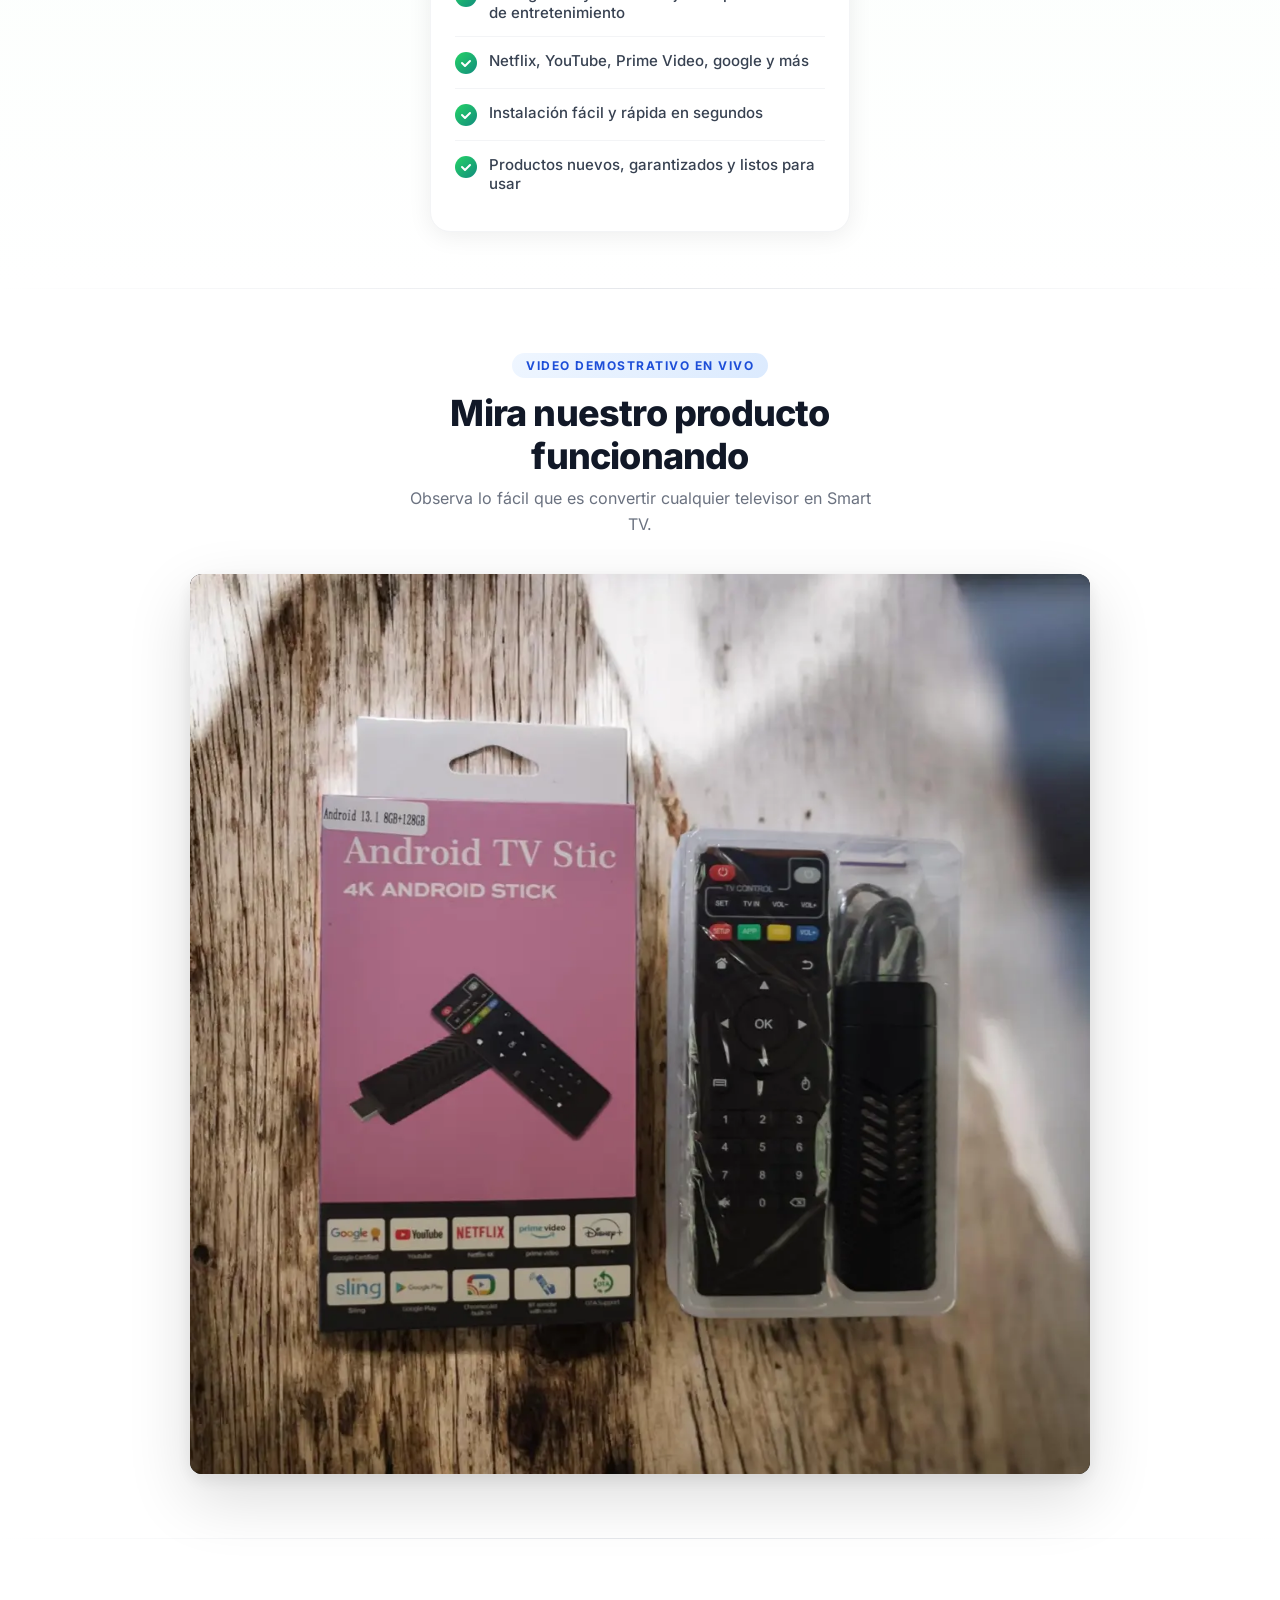
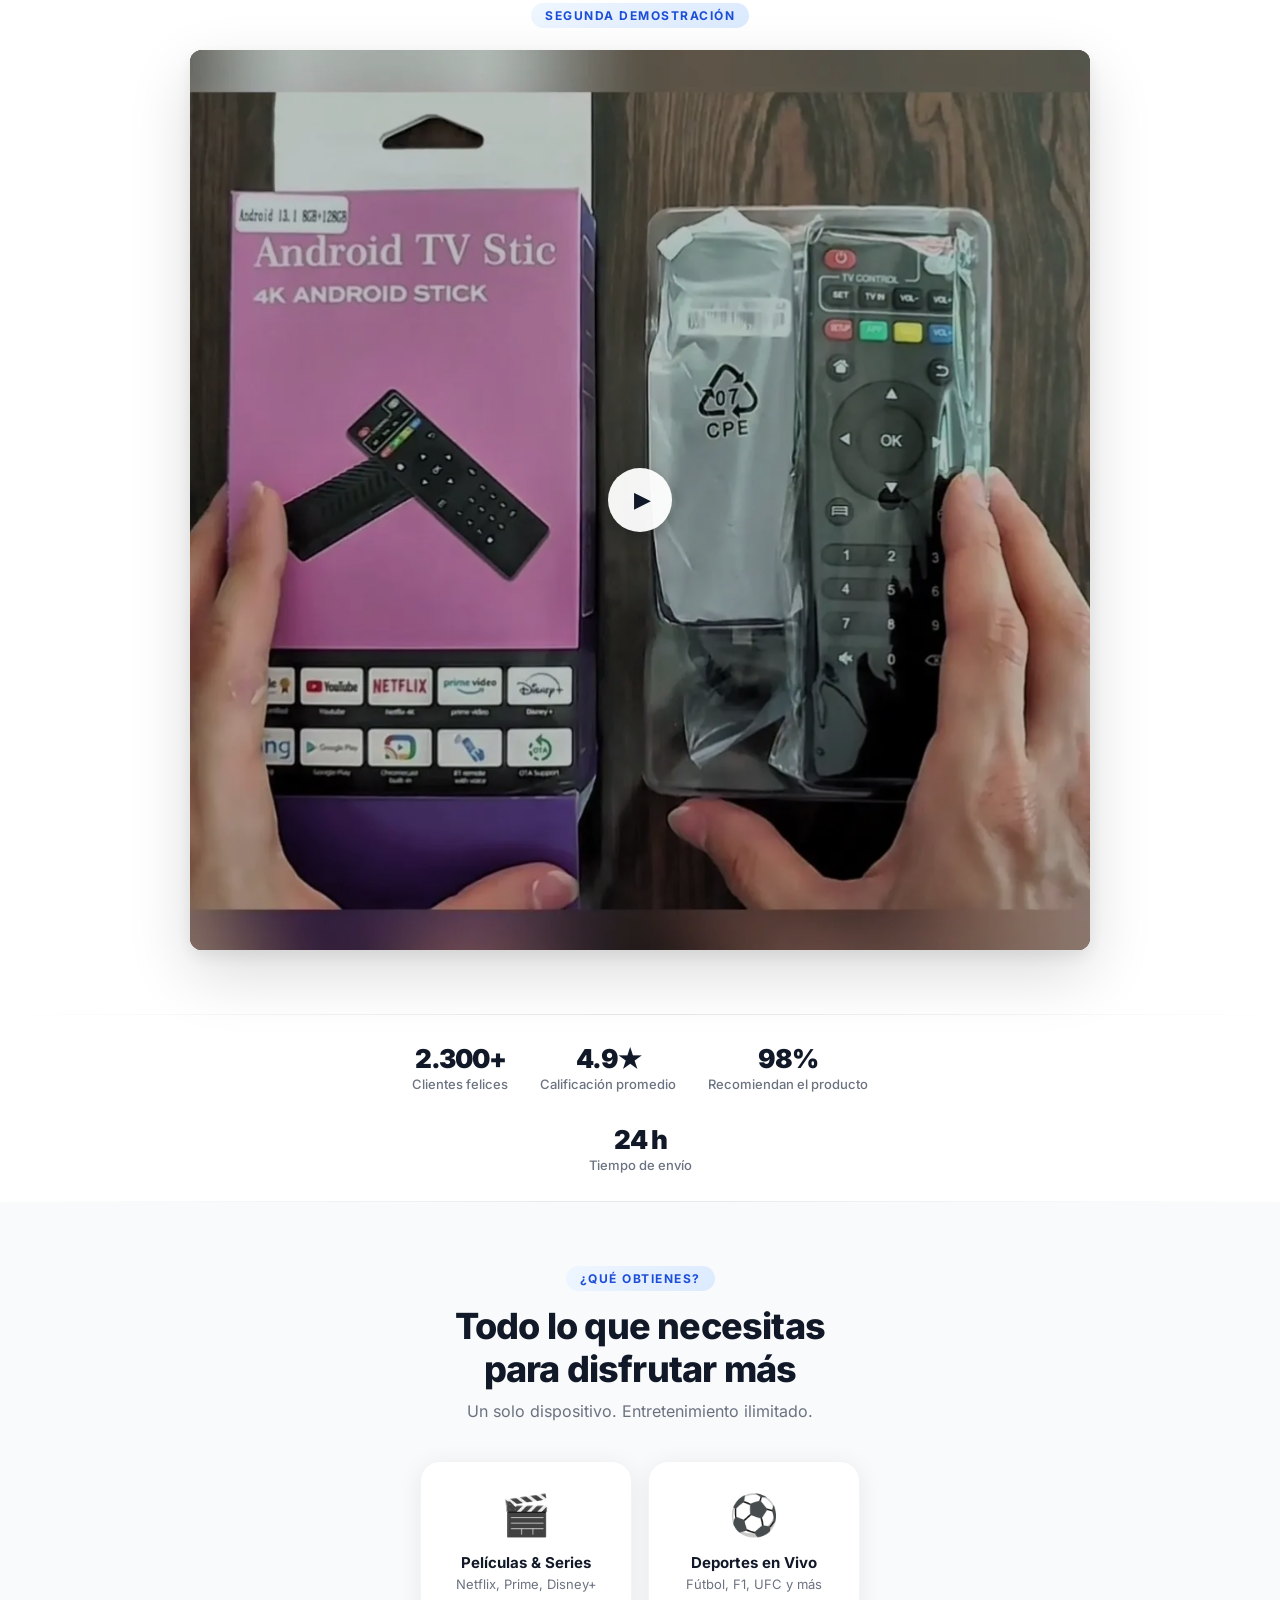
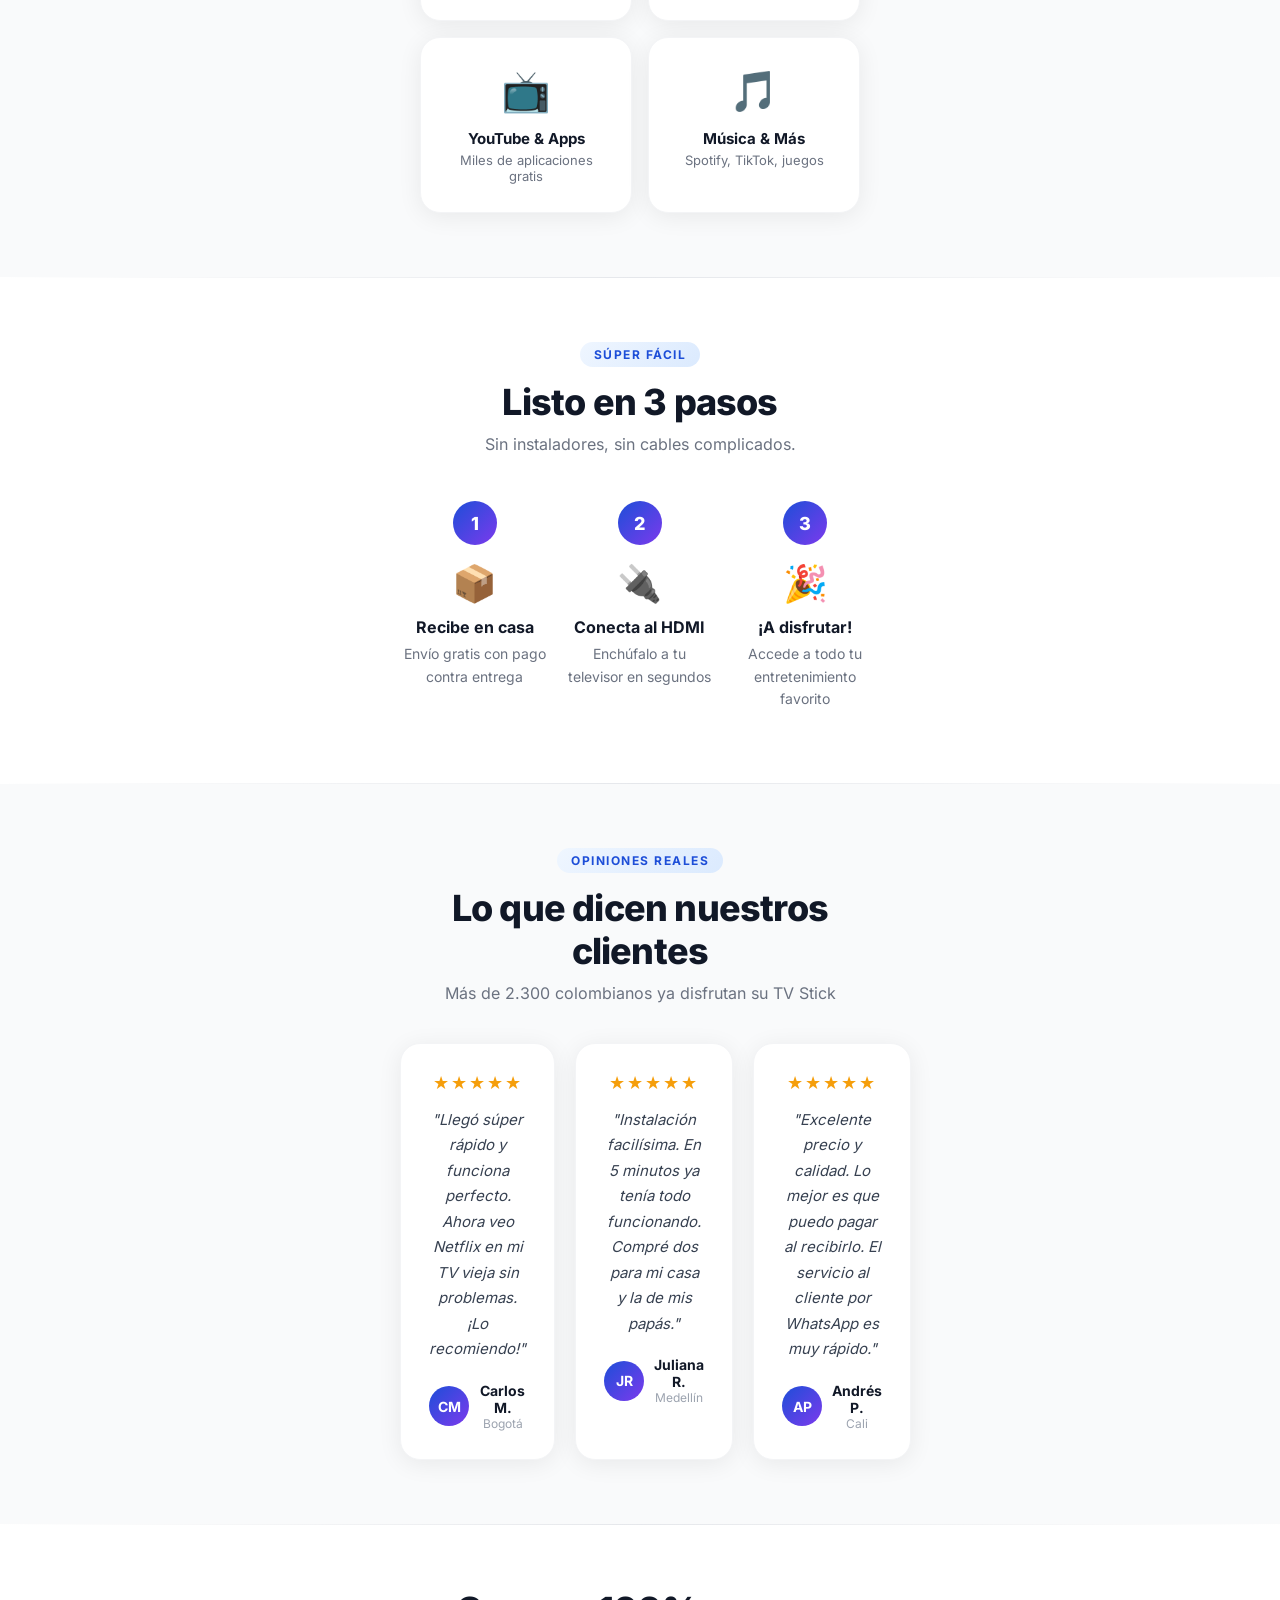
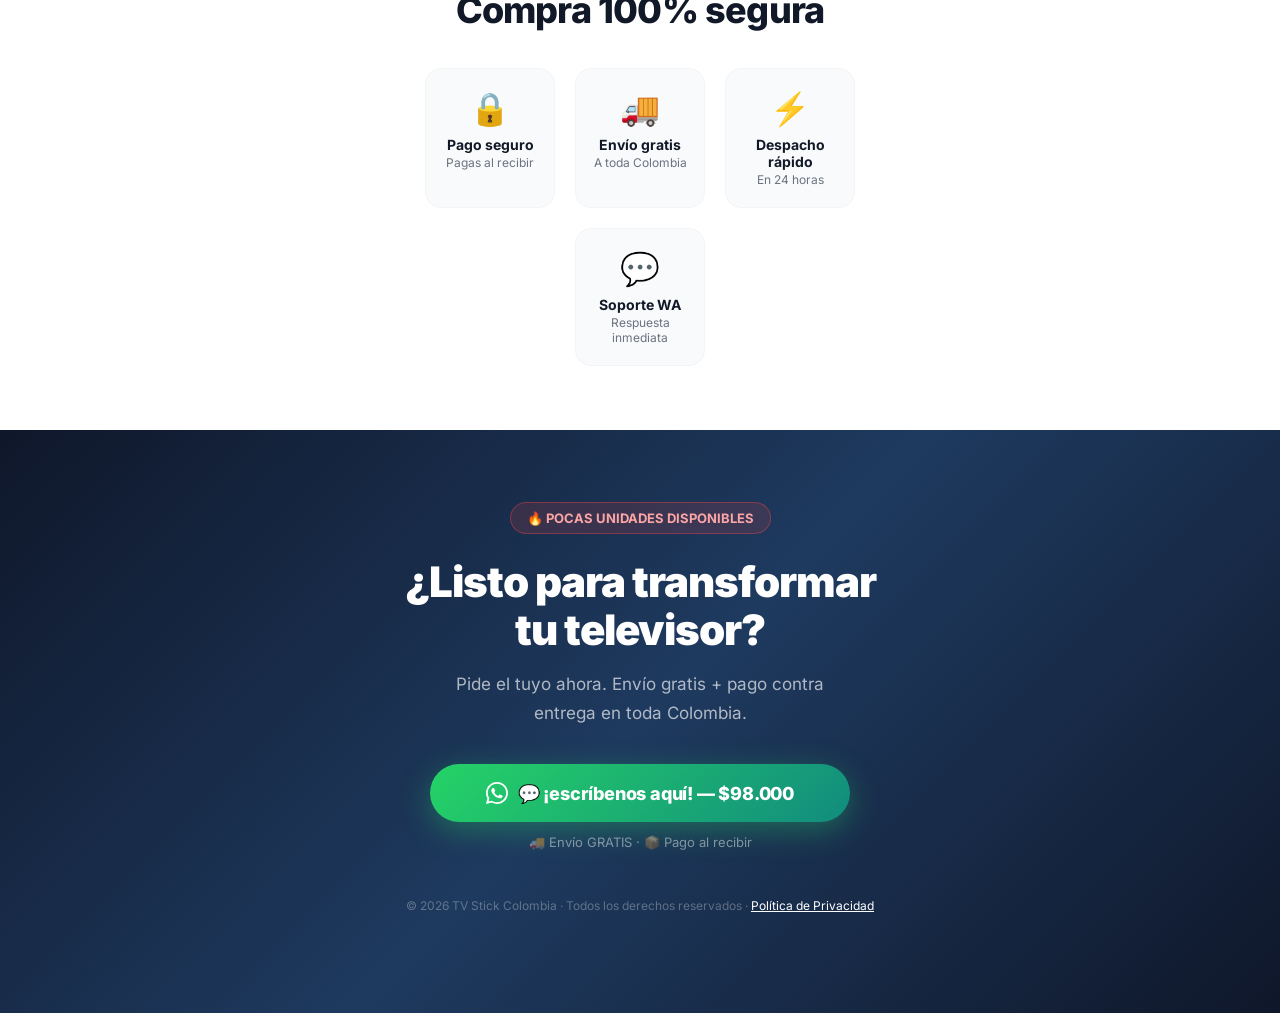
==== commit 444b48ed: "Update index.html" ====
--- a/index.html
+++ b/index.html
@@ -168,7 +168,7 @@
       <div class="gallery-wrap fade-in-3" id="galleryWrap">
         <div class="gallery-main">
           <!-- Nota: asegúrate de que script.js asigne el src, o pon aquí la primera imagen -->
-          <img src="/LANDING-video-y-fotos--main/imagen%20principal%20600x600.webp" alt="TV Stick Colombia" class="gallery-img active" id="mainImg" fetchpriority="high" loading="eager" decoding="async" width="600" height="600" />
+          <img src="/LANDING-video-y-fotos--main/file_00000000993c720e95c0c3db9b181dbf_syjefz.webp" alt="TV Stick Colombia" class="gallery-img active" id="mainImg" fetchpriority="high" loading="eager" decoding="async" width="600" height="600" />
          <div class="stock-tag">✅ Stock disponible</div>
         </div>
         <div class="gallery-thumbs" id="galleryThumbs">
--- a/style.css
+++ b/style.css
@@ -717,16 +717,7 @@
 .video-play-btn:hover {
   transform: scale(1.08);
 }
-
-
-/* Overlay invisible al reproducir, pero sigue capturando clics */
+/* Ocultar overlay cuando el video está reproduciéndose */
 .video-click-play.playing .video-play-overlay {
-  opacity: 0;
-  transition: opacity 0.3s;
-}
-/* Al pasar el mouse o tocar, muestra el botón de pausa */
-.video-click-play.playing:hover .video-play-overlay,
-.video-click-play.playing:active .video-play-overlay {
-  opacity: 1;
-}
-
+  display: none;
+}
